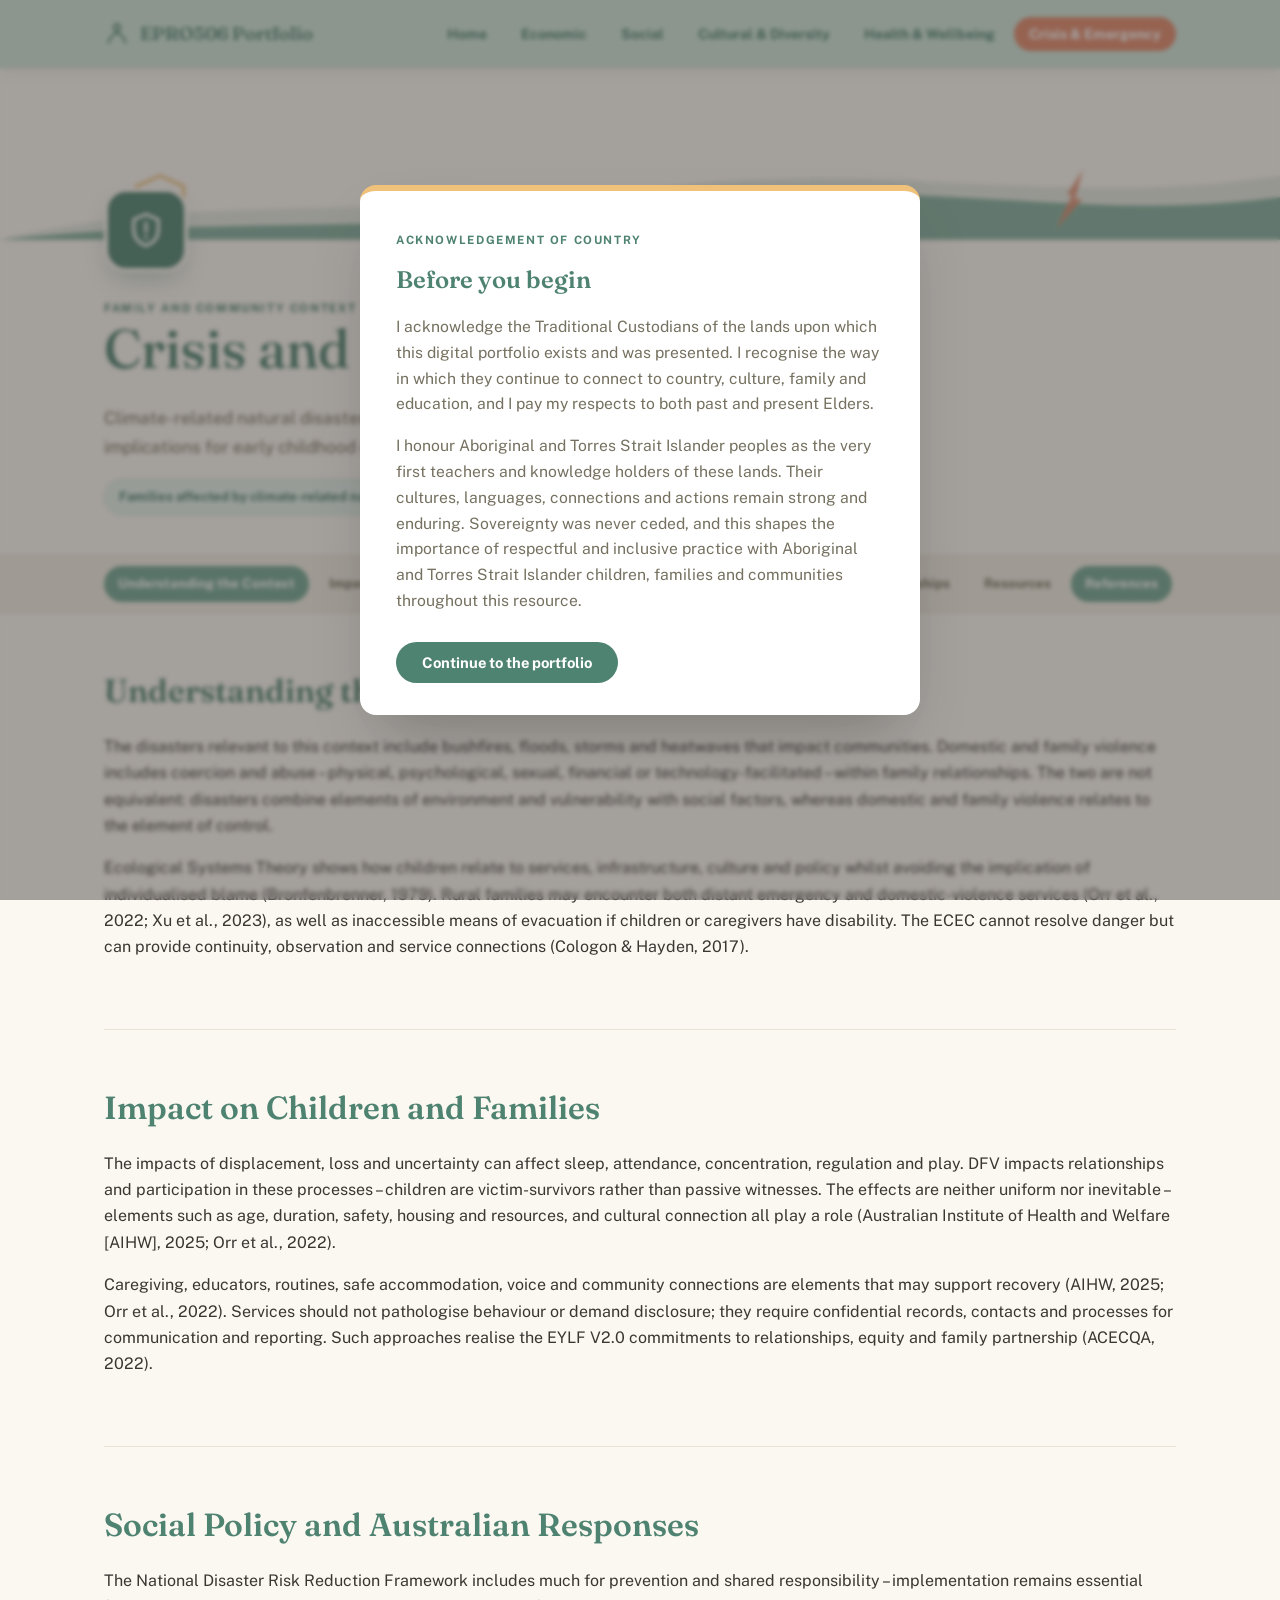
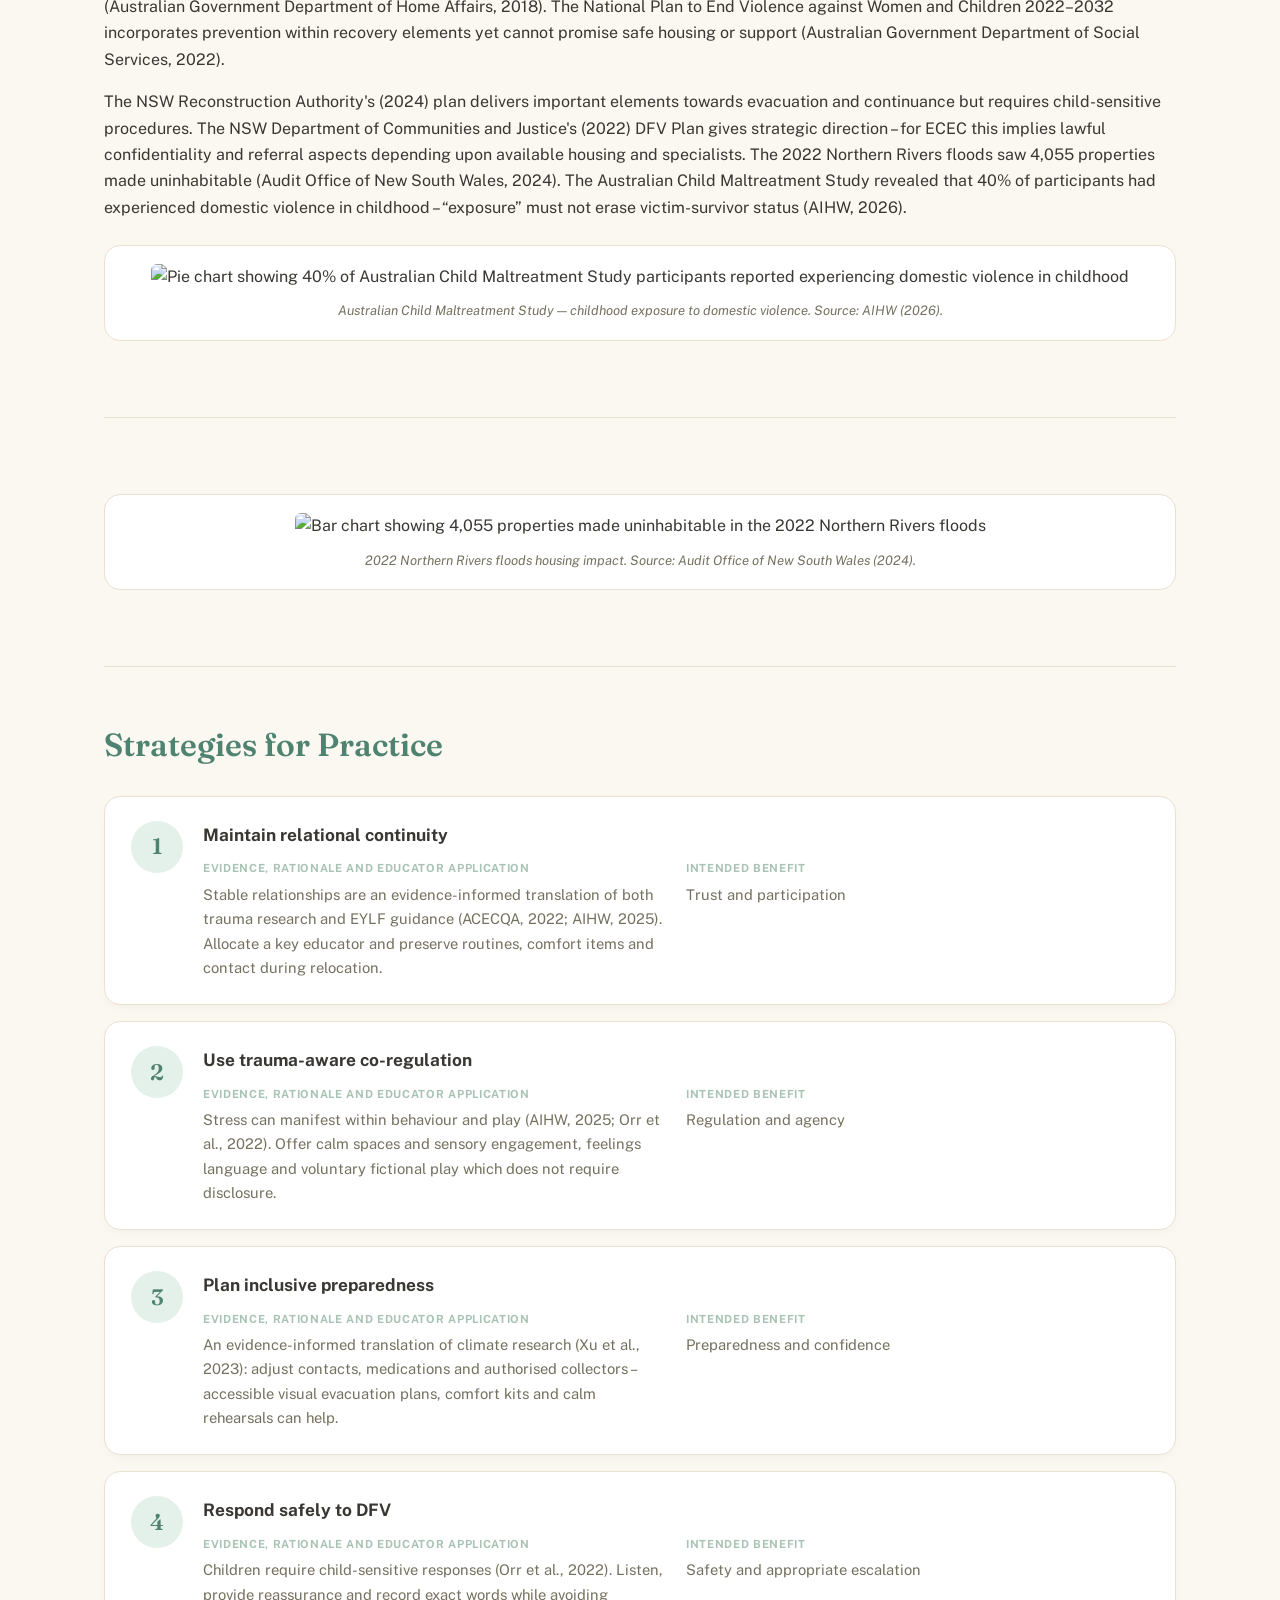
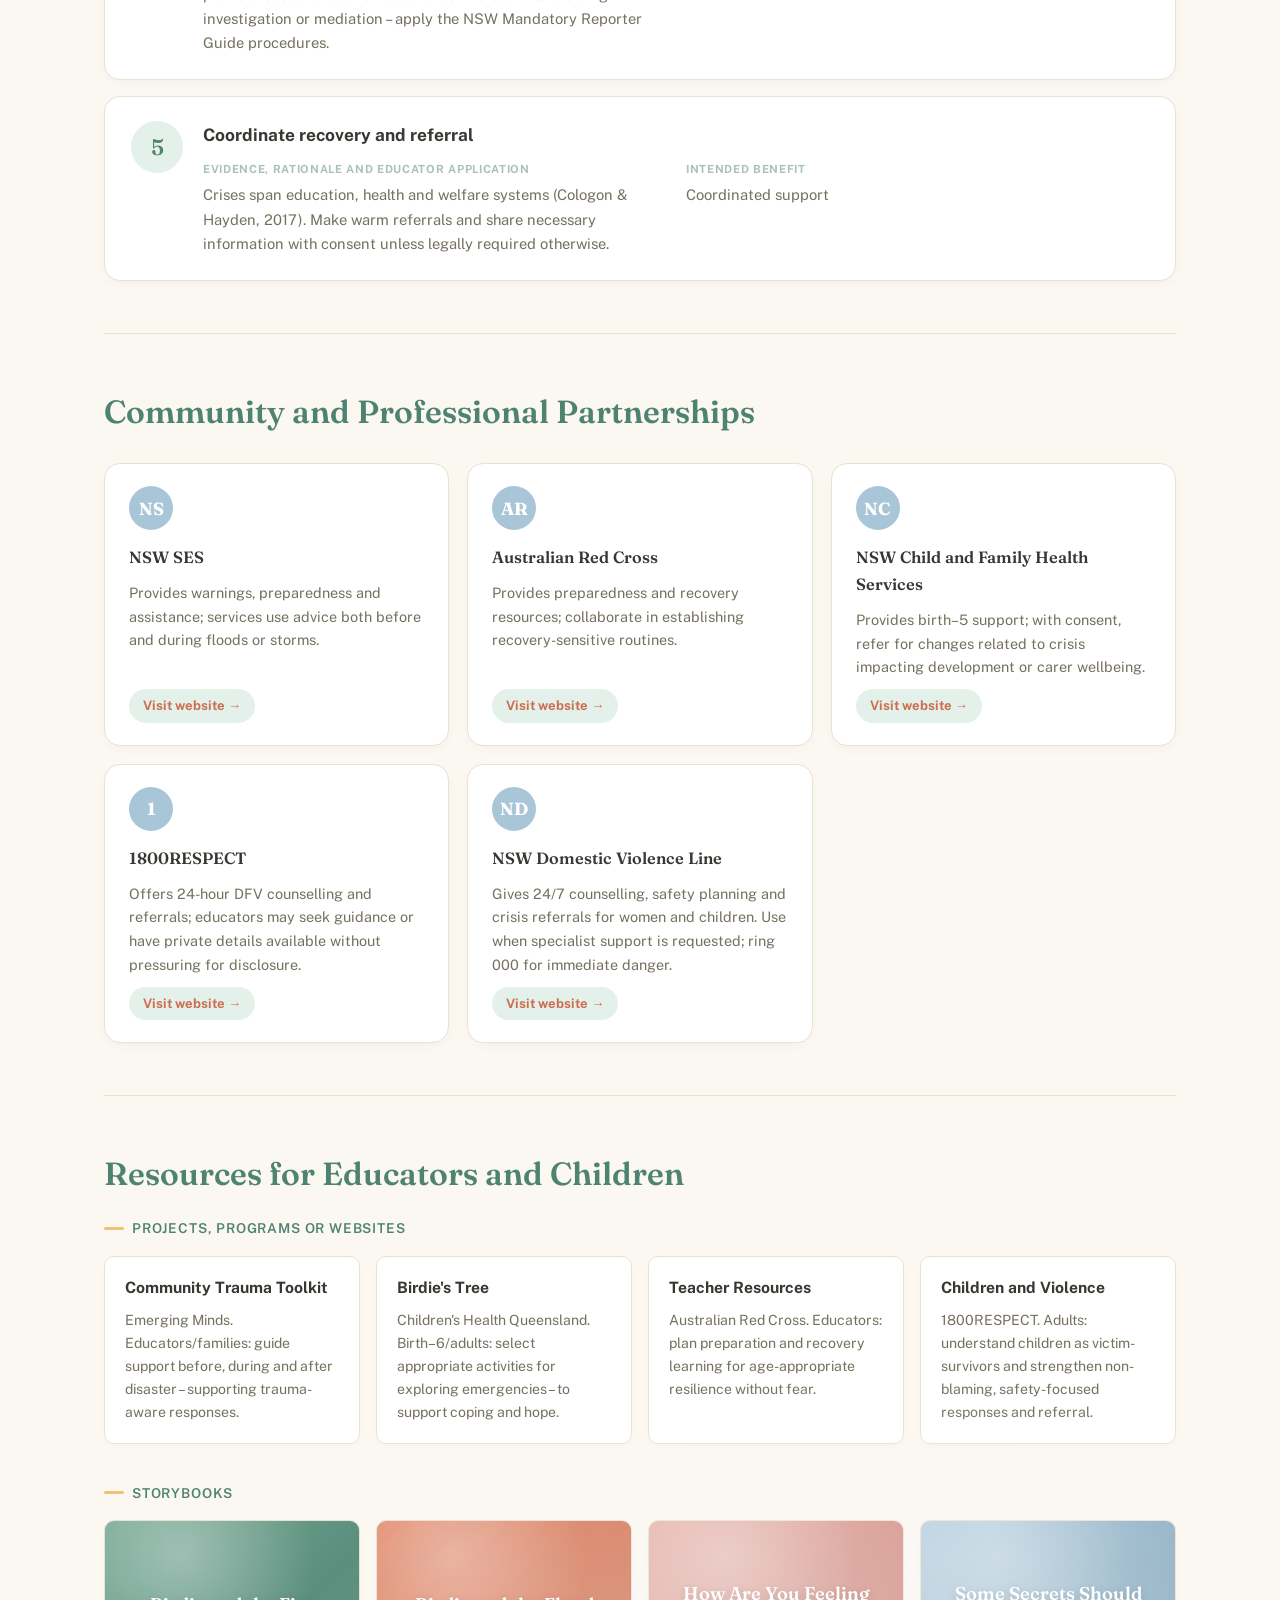
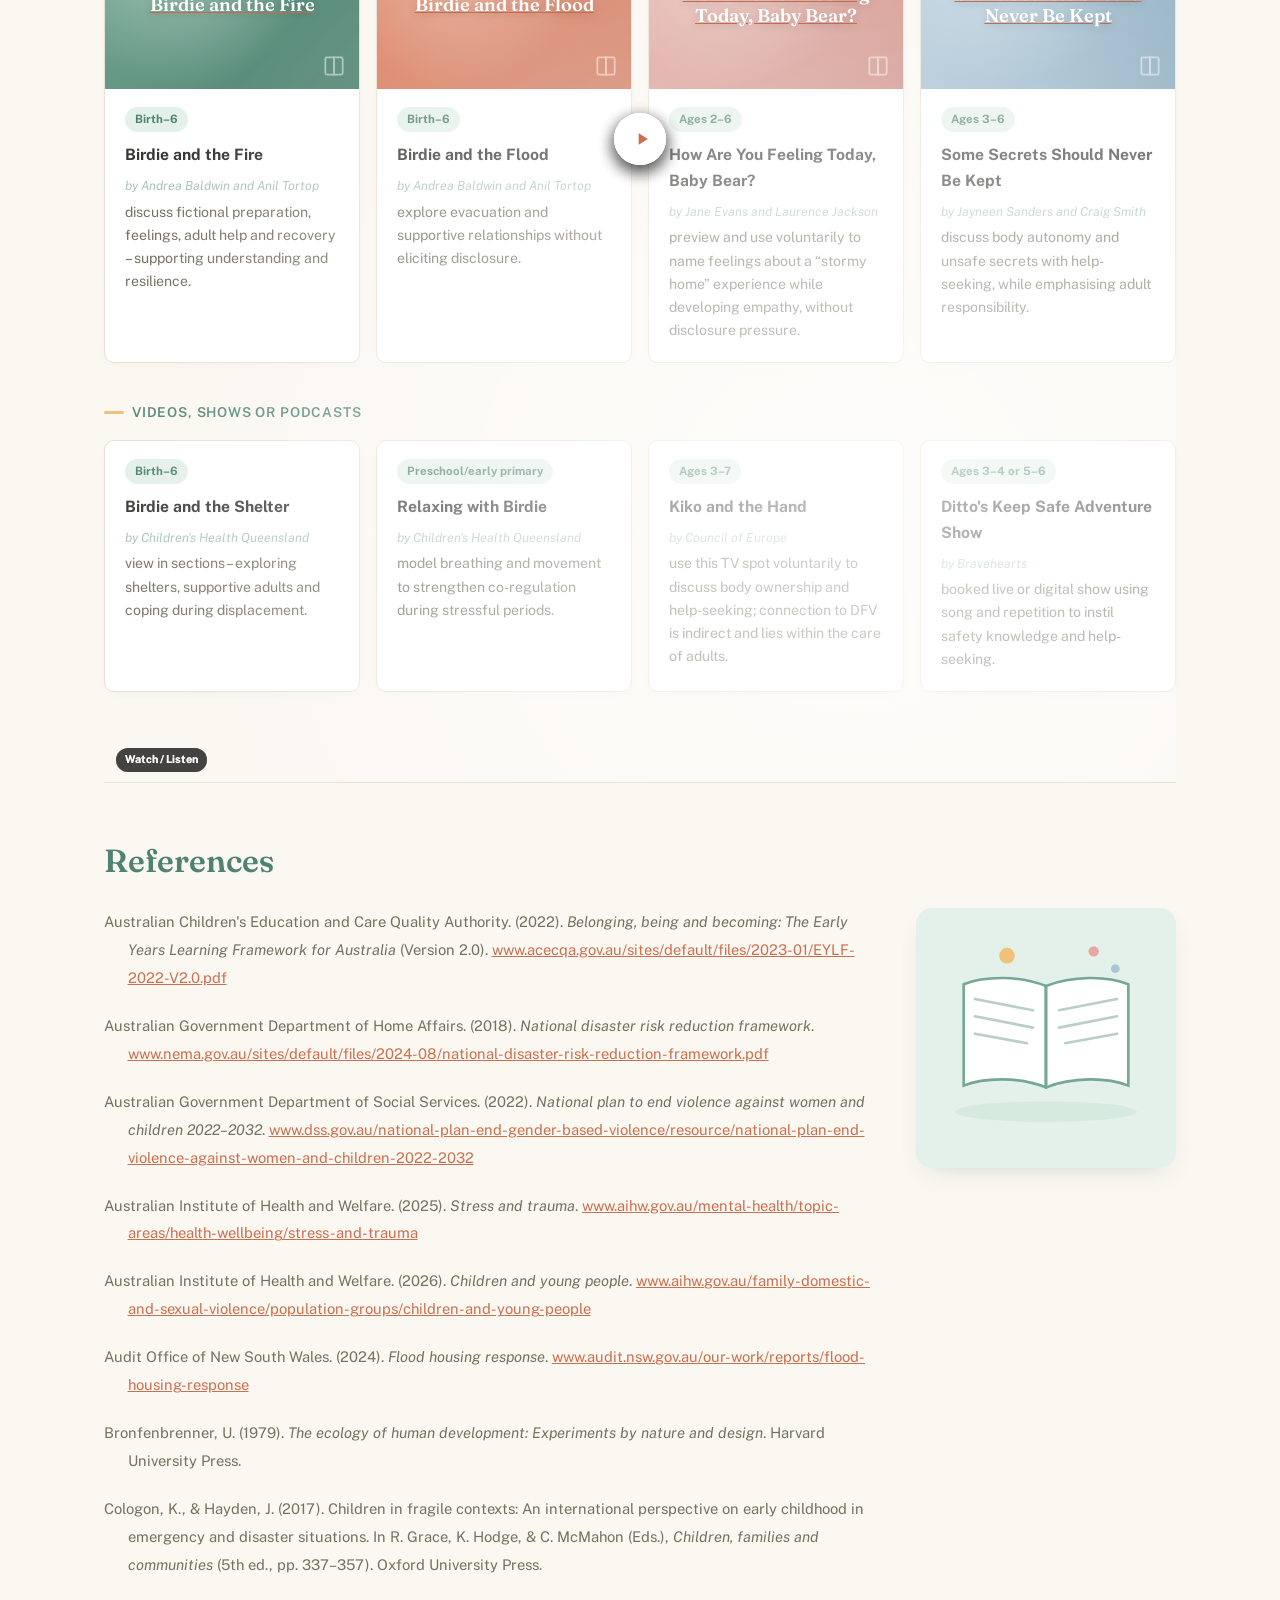
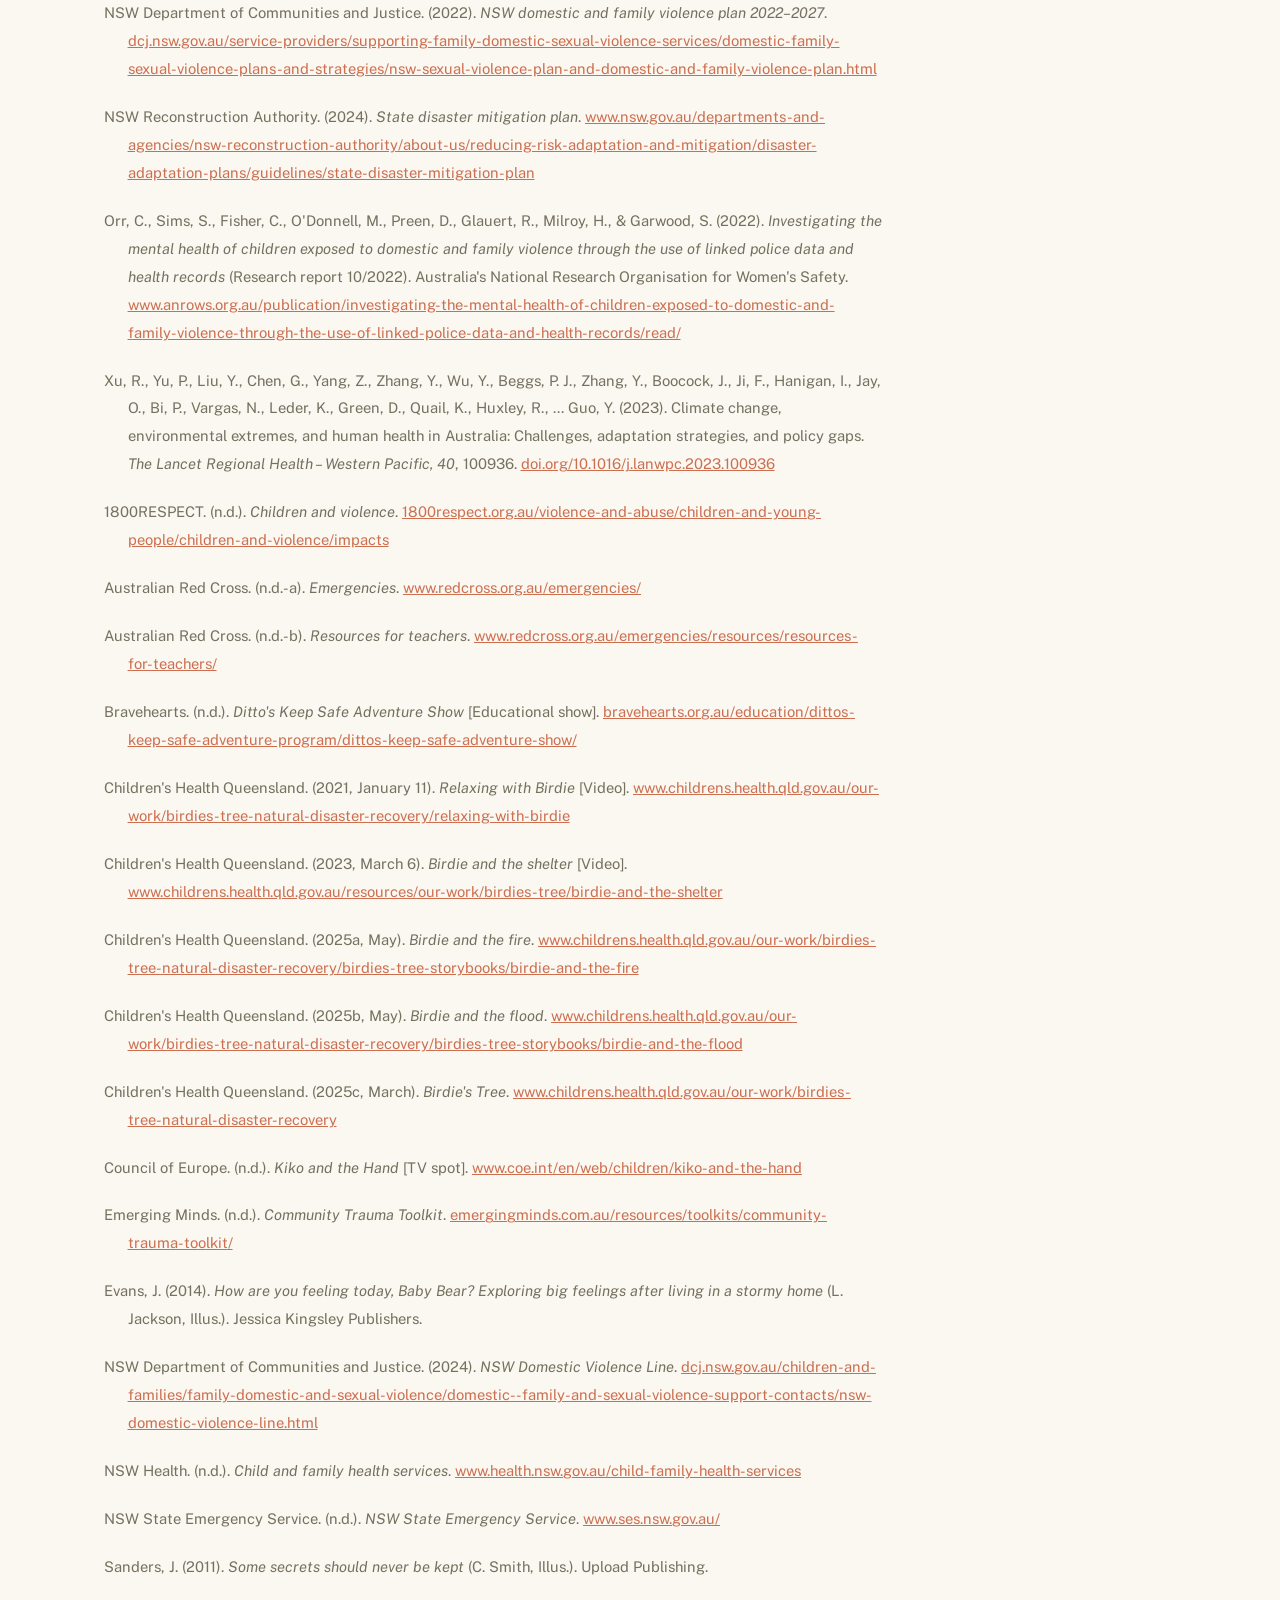
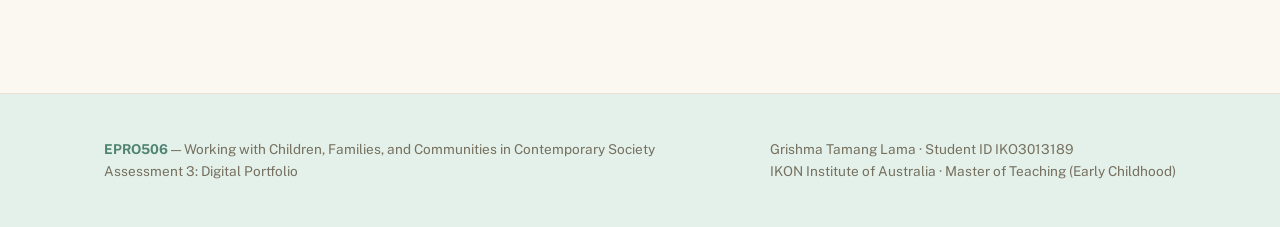
==== crisis.html @ 6fc045a8 "Add files via upload" ====
<!DOCTYPE html>

<html lang="en">
<head>
<meta charset="utf-8"/>
<meta content="width=device-width, initial-scale=1.0" name="viewport"/>
<title>Crisis and Emergency Contexts — EPRO506 Digital Portfolio</title>
<link href="https://fonts.googleapis.com" rel="preconnect"/>
<link href="https://fonts.googleapis.com/css2?family=Fraunces:opsz,wght@9..144,400;9..144,500;9..144,600&amp;family=Public+Sans:wght@400;500;600;700&amp;display=swap" rel="stylesheet"/>
<link href="style.css" rel="stylesheet"/>
<noscript><style>.reveal{opacity:1!important;transform:none!important;} .hero-anim{opacity:1!important;transform:none!important;}</style></noscript>
</head>
<body>
<a class="skip-link" href="#main">Skip to content</a>
<div aria-labelledby="ackTitle" aria-modal="true" class="ack-overlay" id="ackOverlay" role="dialog">
<div class="ack-modal">
<span class="eyebrow">Acknowledgement of Country</span>
<h2 id="ackTitle">Before you begin</h2>
<p>I acknowledge the Traditional Custodians of the lands upon which this digital portfolio exists and was presented. I recognise the way in which they continue to connect to country, culture, family and education, and I pay my respects to both past and present Elders.</p>
<p>I honour Aboriginal and Torres Strait Islander peoples as the very first teachers and knowledge holders of these lands. Their cultures, languages, connections and actions remain strong and enduring. Sovereignty was never ceded, and this shapes the importance of respectful and inclusive practice with Aboriginal and Torres Strait Islander children, families and communities throughout this resource.</p>
<button id="ackClose">Continue to the portfolio</button>
</div>
</div>
<nav class="site-nav">
<div class="container">
<a class="brand" href="index.html">
<svg fill="none" stroke="currentColor" stroke-width="1.8" viewBox="0 0 24 24"><path d="M4 20c2-6 6-9 8-9s6 3 8 9" stroke-linecap="round"></path><circle cx="12" cy="6" r="3"></circle></svg>
      EPRO506 Portfolio
    </a>
<button aria-label="Toggle menu" class="nav-toggle" id="navToggle"><span></span></button>
<ul class="nav-links" id="navLinks">
<li><a href="index.html">Home</a></li>
<li><a href="economic.html">Economic</a></li>
<li><a href="social.html">Social</a></li>
<li><a href="cultural.html">Cultural &amp; Diversity</a></li>
<li><a href="health.html">Health &amp; Wellbeing</a></li>
<li><a class="active" href="crisis.html">Crisis &amp; Emergency</a></li>
</ul>
</div>
</nav>
<main id="main">
<div class="page-hero">
<svg aria-hidden="true" class="page-hero-banner" preserveaspectratio="xMidYMax slice" viewBox="0 0 1200 160" xmlns="http://www.w3.org/2000/svg">
<path d="M0 160 C 200 112, 420 144, 620 112 C 820 84, 1000 132, 1200 100 L1200 160 Z" fill="var(--sage)" opacity="0.28"></path>
<path d="M0 160 C 220 136, 440 156, 640 126 C 860 98, 1020 146, 1200 120 L1200 160 Z" fill="var(--primary)" opacity="0.85"></path>
<path d="M150 100 L172 110 L172 130 C172 145 162 154 150 158 C138 154 128 145 128 130 L128 110 Z" fill="none" opacity="0.9" stroke="var(--accent-soft)" stroke-width="3"></path>
<path d="M990 150 L1005 118 L1000 118 L1015 95 L1008 122 L1015 122 Z" fill="var(--accent)" opacity="0.85"></path>
</svg>
<div class="container">
<div class="content-wrap">
<div class="icon-badge">
<svg fill="none" stroke="currentColor" stroke-width="1.6" viewBox="0 0 24 24"><path d="M12 3l7 3v6c0 4.5-3 7.5-7 9-4-1.5-7-4.5-7-9V6l7-3z" stroke-linejoin="round"></path><path d="M12 8v5M12 16v.5" stroke-linecap="round"></path></svg>
</div>
<span class="eyebrow">Family and Community Context</span>
<h1>Crisis and Emergency Contexts</h1>
<p class="lead">Climate-related natural disasters and domestic and family violence, and their implications for early childhood education and care.</p>
<div class="family-tags">
<span class="family-tag">Families affected by climate-related natural disasters</span>
<span class="family-tag">Families experiencing domestic and family violence</span>
</div>
</div>
</div>
</div>
<div class="jumpnav">
<div class="container">
<a href="#understanding">Understanding the Context</a>
<a href="#impact">Impact on Children and Families</a>
<a href="#policy">Social Policy</a>
<a href="#strategies">Strategies for Practice</a>
<a href="#partnerships">Partnerships</a>
<a href="#resources">Resources</a>
<a href="#references">References</a>
</div>
</div>
<div class="container">
<section class="section reveal" id="understanding">
<h2>Understanding the Context</h2>
<p>The disasters relevant to this context include bushfires, floods, storms and heatwaves that impact communities. Domestic and family violence includes coercion and abuse – physical, psychological, sexual, financial or technology-facilitated – within family relationships. The two are not equivalent: disasters combine elements of environment and vulnerability with social factors, whereas domestic and family violence relates to the element of control.</p>
<p>Ecological Systems Theory shows how children relate to services, infrastructure, culture and policy whilst avoiding the implication of individualised blame (Bronfenbrenner, 1979). Rural families may encounter both distant emergency and domestic-violence services (Orr et al., 2022; Xu et al., 2023), as well as inaccessible means of evacuation if children or caregivers have disability. The ECEC cannot resolve danger but can provide continuity, observation and service connections (Cologon &amp; Hayden, 2017).</p>
</section>
<section class="section reveal" id="impact">
<h2>Impact on Children and Families</h2>
<p>The impacts of displacement, loss and uncertainty can affect sleep, attendance, concentration, regulation and play. DFV impacts relationships and participation in these processes – children are victim-survivors rather than passive witnesses. The effects are neither uniform nor inevitable – elements such as age, duration, safety, housing and resources, and cultural connection all play a role (Australian Institute of Health and Welfare [AIHW], 2025; Orr et al., 2022).</p>
<p>Caregiving, educators, routines, safe accommodation, voice and community connections are elements that may support recovery (AIHW, 2025; Orr et al., 2022). Services should not pathologise behaviour or demand disclosure; they require confidential records, contacts and processes for communication and reporting. Such approaches realise the EYLF V2.0 commitments to relationships, equity and family partnership (ACECQA, 2022).</p>
</section>
<section class="section reveal" id="policy">
<h2>Social Policy and Australian Responses</h2>
<p>The National Disaster Risk Reduction Framework includes much for prevention and shared responsibility – implementation remains essential (Australian Government Department of Home Affairs, 2018). The National Plan to End Violence against Women and Children 2022–2032 incorporates prevention within recovery elements yet cannot promise safe housing or support (Australian Government Department of Social Services, 2022).</p>
<p>The NSW Reconstruction Authority's (2024) plan delivers important elements towards evacuation and continuance but requires child-sensitive procedures. The NSW Department of Communities and Justice's (2022) DFV Plan gives strategic direction – for ECEC this implies lawful confidentiality and referral aspects depending upon available housing and specialists. The 2022 Northern Rivers floods saw 4,055 properties made uninhabitable (Audit Office of New South Wales, 2024). The Australian Child Maltreatment Study revealed that 40% of participants had experienced domestic violence in childhood – “exposure” must not erase victim-survivor status (AIHW, 2026).</p>
<figure class="chart-figure">
<img alt="Pie chart showing 40% of Australian Child Maltreatment Study participants reported experiencing domestic violence in childhood" loading="lazy" src="charts/05_crisis_pie.png"/>
<figcaption>Australian Child Maltreatment Study — childhood exposure to domestic violence. Source: AIHW (2026).</figcaption>
</figure>
</section>
<section class="section reveal">
<figure class="chart-figure">
<img alt="Bar chart showing 4,055 properties made uninhabitable in the 2022 Northern Rivers floods" loading="lazy" src="charts/06_crisis_bar.png"/>
<figcaption>2022 Northern Rivers floods housing impact. Source: Audit Office of New South Wales (2024).</figcaption>
</figure>
</section>
<section class="section reveal" id="strategies">
<h2>Strategies for Practice</h2>
<div class="strategy-list"><div class="strategy-card"><div class="strategy-num">1</div><div class="strategy-body"><h4>Maintain relational continuity</h4><div class="strategy-grid-inner"><div class="strategy-col"><span class="label">Evidence, rationale and educator application</span><p>Stable relationships are an evidence-informed translation of both trauma research and EYLF guidance (ACECQA, 2022; AIHW, 2025). Allocate a key educator and preserve routines, comfort items and contact during relocation.</p></div><div class="strategy-col"><span class="label">Intended benefit</span><p>Trust and participation</p></div></div></div></div><div class="strategy-card"><div class="strategy-num">2</div><div class="strategy-body"><h4>Use trauma-aware co-regulation</h4><div class="strategy-grid-inner"><div class="strategy-col"><span class="label">Evidence, rationale and educator application</span><p>Stress can manifest within behaviour and play (AIHW, 2025; Orr et al., 2022). Offer calm spaces and sensory engagement, feelings language and voluntary fictional play which does not require disclosure.</p></div><div class="strategy-col"><span class="label">Intended benefit</span><p>Regulation and agency</p></div></div></div></div><div class="strategy-card"><div class="strategy-num">3</div><div class="strategy-body"><h4>Plan inclusive preparedness</h4><div class="strategy-grid-inner"><div class="strategy-col"><span class="label">Evidence, rationale and educator application</span><p>An evidence-informed translation of climate research (Xu et al., 2023): adjust contacts, medications and authorised collectors – accessible visual evacuation plans, comfort kits and calm rehearsals can help.</p></div><div class="strategy-col"><span class="label">Intended benefit</span><p>Preparedness and confidence</p></div></div></div></div><div class="strategy-card"><div class="strategy-num">4</div><div class="strategy-body"><h4>Respond safely to DFV</h4><div class="strategy-grid-inner"><div class="strategy-col"><span class="label">Evidence, rationale and educator application</span><p>Children require child-sensitive responses (Orr et al., 2022). Listen, provide reassurance and record exact words while avoiding investigation or mediation – apply the NSW Mandatory Reporter Guide procedures.</p></div><div class="strategy-col"><span class="label">Intended benefit</span><p>Safety and appropriate escalation</p></div></div></div></div><div class="strategy-card"><div class="strategy-num">5</div><div class="strategy-body"><h4>Coordinate recovery and referral</h4><div class="strategy-grid-inner"><div class="strategy-col"><span class="label">Evidence, rationale and educator application</span><p>Crises span education, health and welfare systems (Cologon &amp; Hayden, 2017). Make warm referrals and share necessary information with consent unless legally required otherwise.</p></div><div class="strategy-col"><span class="label">Intended benefit</span><p>Coordinated support</p></div></div></div></div></div>
</section>
<section class="section reveal" id="partnerships">
<h2>Community and Professional Partnerships</h2>
<div class="partner-grid"><div class="partner-card"><div class="partner-avatar">NS</div><h4>NSW SES</h4><p>Provides warnings, preparedness and assistance; services use advice both before and during floods or storms.</p><a class="partner-link" href="https://www.ses.nsw.gov.au/" rel="noopener" target="_blank">Visit website →</a></div><div class="partner-card"><div class="partner-avatar">AR</div><h4>Australian Red Cross</h4><p>Provides preparedness and recovery resources; collaborate in establishing recovery-sensitive routines.</p><a class="partner-link" href="https://www.redcross.org.au/emergencies/" rel="noopener" target="_blank">Visit website →</a></div><div class="partner-card"><div class="partner-avatar">NC</div><h4>NSW Child and Family Health Services</h4><p>Provides birth–5 support; with consent, refer for changes related to crisis impacting development or carer wellbeing.</p><a class="partner-link" href="https://www.health.nsw.gov.au/child-family-health-services" rel="noopener" target="_blank">Visit website →</a></div><div class="partner-card"><div class="partner-avatar">1</div><h4>1800RESPECT</h4><p>Offers 24-hour DFV counselling and referrals; educators may seek guidance or have private details available without pressuring for disclosure.</p><a class="partner-link" href="https://1800respect.org.au/" rel="noopener" target="_blank">Visit website →</a></div><div class="partner-card"><div class="partner-avatar">ND</div><h4>NSW Domestic Violence Line</h4><p>Gives 24/7 counselling, safety planning and crisis referrals for women and children. Use when specialist support is requested; ring 000 for immediate danger.</p><a class="partner-link" href="https://dcj.nsw.gov.au/children-and-families/family-domestic-and-sexual-violence/domestic--family-and-sexual-violence-support-contacts/nsw-domestic-violence-line.html" rel="noopener" target="_blank">Visit website →</a></div></div>
</section>
<section class="section reveal" id="resources">
<h2>Resources for Educators and Children</h2>
<div class="resource-group">
<h4>Projects, Programs or Websites</h4>
<div class="resource-grid"><div class="resource-card"><a class="title-link" href="https://emergingminds.com.au/resources/toolkits/community-trauma-toolkit/" rel="noopener" target="_blank">Community Trauma Toolkit</a><p>Emerging Minds. Educators/families: guide support before, during and after disaster – supporting trauma-aware responses.</p></div><div class="resource-card"><a class="title-link" href="https://www.childrens.health.qld.gov.au/our-work/birdies-tree-natural-disaster-recovery" rel="noopener" target="_blank">Birdie's Tree</a><p>Children's Health Queensland. Birth–6/adults: select appropriate activities for exploring emergencies – to support coping and hope.</p></div><div class="resource-card"><a class="title-link" href="https://www.redcross.org.au/emergencies/resources/resources-for-teachers/" rel="noopener" target="_blank">Teacher Resources</a><p>Australian Red Cross. Educators: plan preparation and recovery learning for age-appropriate resilience without fear.</p></div><div class="resource-card"><a class="title-link" href="https://1800respect.org.au/violence-and-abuse/children-and-young-people/children-and-violence/impacts" rel="noopener" target="_blank">Children and Violence</a><p>1800RESPECT. Adults: understand children as victim-survivors and strengthen non-blaming, safety-focused responses and referral.</p></div></div>
</div>
<div class="resource-group">
<h4>Storybooks</h4>
<div class="resource-grid"><div class="resource-card poster-card"><a class="poster-cover grad-1" href="https://www.childrens.health.qld.gov.au/our-work/birdies-tree-natural-disaster-recovery/birdies-tree-storybooks/birdie-and-the-fire" rel="noopener" target="_blank"><span class="poster-title">Birdie and the Fire</span><svg class="book-icon" fill="none" height="24" stroke="white" stroke-width="1.6" viewBox="0 0 24 24" width="24"><path d="M4 5.5C4 4.7 4.7 4 5.5 4H12v16H5.5A1.5 1.5 0 0 1 4 18.5V5.5Z"></path><path d="M20 5.5C20 4.7 19.3 4 18.5 4H12v16h6.5a1.5 1.5 0 0 0 1.5-1.5V5.5Z"></path></svg></a><div class="poster-body"><span class="age-badge">Birth–6</span><a class="title-link" href="https://www.childrens.health.qld.gov.au/our-work/birdies-tree-natural-disaster-recovery/birdies-tree-storybooks/birdie-and-the-fire" rel="noopener" target="_blank">Birdie and the Fire</a><p><span class="byline">by Andrea Baldwin and Anil Tortop</span> discuss fictional preparation, feelings, adult help and recovery – supporting understanding and resilience.</p></div></div><div class="resource-card poster-card"><a class="poster-cover grad-2" href="https://www.childrens.health.qld.gov.au/our-work/birdies-tree-natural-disaster-recovery/birdies-tree/storybooks/birdie-and-the-flood" rel="noopener" target="_blank"><span class="poster-title">Birdie and the Flood</span><svg class="book-icon" fill="none" height="24" stroke="white" stroke-width="1.6" viewBox="0 0 24 24" width="24"><path d="M4 5.5C4 4.7 4.7 4 5.5 4H12v16H5.5A1.5 1.5 0 0 1 4 18.5V5.5Z"></path><path d="M20 5.5C20 4.7 19.3 4 18.5 4H12v16h6.5a1.5 1.5 0 0 0 1.5-1.5V5.5Z"></path></svg></a><div class="poster-body"><span class="age-badge">Birth–6</span><a class="title-link" href="https://www.childrens.health.qld.gov.au/our-work/birdies-tree-natural-disaster-recovery/birdies-tree/storybooks/birdie-and-the-flood" rel="noopener" target="_blank">Birdie and the Flood</a><p><span class="byline">by Andrea Baldwin and Anil Tortop</span> explore evacuation and supportive relationships without eliciting disclosure.</p></div></div><div class="resource-card poster-card"><a class="poster-cover grad-3" href="https://uk.jkp.com/products/how-are-you-feeling-today-baby-bear" rel="noopener" target="_blank"><span class="poster-title">How Are You Feeling Today, Baby Bear?</span><svg class="book-icon" fill="none" height="24" stroke="white" stroke-width="1.6" viewBox="0 0 24 24" width="24"><path d="M4 5.5C4 4.7 4.7 4 5.5 4H12v16H5.5A1.5 1.5 0 0 1 4 18.5V5.5Z"></path><path d="M20 5.5C20 4.7 19.3 4 18.5 4H12v16h6.5a1.5 1.5 0 0 0 1.5-1.5V5.5Z"></path></svg></a><div class="poster-body"><span class="age-badge">Ages 2–6</span><a class="title-link" href="https://uk.jkp.com/products/how-are-you-feeling-today-baby-bear" rel="noopener" target="_blank">How Are You Feeling Today, Baby Bear?</a><p><span class="byline">by Jane Evans and Laurence Jackson</span> preview and use voluntarily to name feelings about a “stormy home” experience while developing empathy, without disclosure pressure.</p></div></div><div class="resource-card poster-card"><a class="poster-cover grad-4" href="https://www.simonandschuster.com.au/books/Some-Secrets-Should-Never-Be-Kept/Jayneen-Sanders/9780646546230" rel="noopener" target="_blank"><span class="poster-title">Some Secrets Should Never Be Kept</span><svg class="book-icon" fill="none" height="24" stroke="white" stroke-width="1.6" viewBox="0 0 24 24" width="24"><path d="M4 5.5C4 4.7 4.7 4 5.5 4H12v16H5.5A1.5 1.5 0 0 1 4 18.5V5.5Z"></path><path d="M20 5.5C20 4.7 19.3 4 18.5 4H12v16h6.5a1.5 1.5 0 0 0 1.5-1.5V5.5Z"></path></svg></a><div class="poster-body"><span class="age-badge">Ages 3–6</span><a class="title-link" href="https://www.simonandschuster.com.au/books/Some-Secrets-Should-Never-Be-Kept/Jayneen-Sanders/9780646546230" rel="noopener" target="_blank">Some Secrets Should Never Be Kept</a><p><span class="byline">by Jayneen Sanders and Craig Smith</span> discuss body autonomy and unsafe secrets with help-seeking, while emphasising adult responsibility.</p></div></div></div>
</div>
<div class="resource-group">
<h4>Videos, Shows or Podcasts</h4>
<div class="resource-grid"><div class="resource-card poster-card"><a class="video-cover-illustrated grad-1" href="https://www.childrens.health.qld.gov.au/resources/our-work/birdies-tree/birdie-and-the-shelter" rel="noopener" target="_blank"><span class="play-btn"><svg fill="currentColor" height="20" viewBox="0 0 24 24" width="20"><path d="M8 5v14l11-7z"></path></svg></span><span class="provider-tag">Watch / Listen</span></a><div class="poster-body"><span class="age-badge">Birth–6</span><a class="title-link" href="https://www.childrens.health.qld.gov.au/resources/our-work/birdies-tree/birdie-and-the-shelter" rel="noopener" target="_blank">Birdie and the Shelter</a><p><span class="byline">by Children's Health Queensland</span> view in sections – exploring shelters, supportive adults and coping during displacement.</p></div></div><div class="resource-card poster-card"><a class="video-cover-illustrated grad-2" href="https://www.childrens.health.qld.gov.au/our-work/birdies-tree-natural-disaster-recovery/relaxing-with-birdie" rel="noopener" target="_blank"><span class="play-btn"><svg fill="currentColor" height="20" viewBox="0 0 24 24" width="20"><path d="M8 5v14l11-7z"></path></svg></span><span class="provider-tag">Watch / Listen</span></a><div class="poster-body"><span class="age-badge">Preschool/early primary</span><a class="title-link" href="https://www.childrens.health.qld.gov.au/our-work/birdies-tree-natural-disaster-recovery/relaxing-with-birdie" rel="noopener" target="_blank">Relaxing with Birdie</a><p><span class="byline">by Children's Health Queensland</span> model breathing and movement to strengthen co-regulation during stressful periods.</p></div></div><div class="resource-card poster-card"><a class="video-cover-illustrated grad-3" href="https://www.coe.int/en/web/children/kiko-and-the-hand" rel="noopener" target="_blank"><span class="play-btn"><svg fill="currentColor" height="20" viewBox="0 0 24 24" width="20"><path d="M8 5v14l11-7z"></path></svg></span><span class="provider-tag">Watch / Listen</span></a><div class="poster-body"><span class="age-badge">Ages 3–7</span><a class="title-link" href="https://www.coe.int/en/web/children/kiko-and-the-hand" rel="noopener" target="_blank">Kiko and the Hand</a><p><span class="byline">by Council of Europe</span> use this TV spot voluntarily to discuss body ownership and help-seeking; connection to DFV is indirect and lies within the care of adults.</p></div></div><div class="resource-card poster-card"><a class="video-cover-illustrated grad-4" href="https://bravehearts.org.au/education/dittos-keep-safe-adventure-program/dittos-keep-safe-adventure-show/" rel="noopener" target="_blank"><span class="play-btn"><svg fill="currentColor" height="20" viewBox="0 0 24 24" width="20"><path d="M8 5v14l11-7z"></path></svg></span><span class="provider-tag">Watch / Listen</span></a><div class="poster-body"><span class="age-badge">Ages 3–4 or 5–6</span><a class="title-link" href="https://bravehearts.org.au/education/dittos-keep-safe-adventure-program/dittos-keep-safe-adventure-show/" rel="noopener" target="_blank">Ditto's Keep Safe Adventure Show</a><p><span class="byline">by Bravehearts</span> booked live or digital show using song and repetition to instil safety knowledge and help-seeking.</p></div></div></div>
</div>
</section>
<section class="section reveal" id="references">
<h2>References</h2>
<div class="references-wrap"><div class="references-list"><p class="ref-entry">
        Australian Children's Education and Care Quality Authority. (2022). <em>Belonging, being and becoming: The Early Years Learning Framework for Australia</em> (Version 2.0). <a href="https://www.acecqa.gov.au/sites/default/files/2023-01/EYLF-2022-V2.0.pdf" rel="noopener" target="_blank">www.acecqa.gov.au/sites/default/files/2023-01/EYLF-2022-V2.0.pdf</a></p><p class="ref-entry">
        Australian Government Department of Home Affairs. (2018). <em>National disaster risk reduction framework</em>. <a href="https://www.nema.gov.au/sites/default/files/2024-08/national-disaster-risk-reduction-framework.pdf" rel="noopener" target="_blank">www.nema.gov.au/sites/default/files/2024-08/national-disaster-risk-reduction-framework.pdf</a></p><p class="ref-entry">
        Australian Government Department of Social Services. (2022). <em>National plan to end violence against women and children 2022–2032</em>. <a href="https://www.dss.gov.au/national-plan-end-gender-based-violence/resource/national-plan-end-violence-against-women-and-children-2022-2032" rel="noopener" target="_blank">www.dss.gov.au/national-plan-end-gender-based-violence/resource/national-plan-end-violence-against-women-and-children-2022-2032</a></p><p class="ref-entry">
        Australian Institute of Health and Welfare. (2025). <em>Stress and trauma</em>. <a href="https://www.aihw.gov.au/mental-health/topic-areas/health-wellbeing/stress-and-trauma" rel="noopener" target="_blank">www.aihw.gov.au/mental-health/topic-areas/health-wellbeing/stress-and-trauma</a></p><p class="ref-entry">
        Australian Institute of Health and Welfare. (2026). <em>Children and young people</em>. <a href="https://www.aihw.gov.au/family-domestic-and-sexual-violence/population-groups/children-and-young-people" rel="noopener" target="_blank">www.aihw.gov.au/family-domestic-and-sexual-violence/population-groups/children-and-young-people</a></p><p class="ref-entry">
        Audit Office of New South Wales. (2024). <em>Flood housing response</em>. <a href="https://www.audit.nsw.gov.au/our-work/reports/flood-housing-response" rel="noopener" target="_blank">www.audit.nsw.gov.au/our-work/reports/flood-housing-response</a></p><p class="ref-entry">
        Bronfenbrenner, U. (1979). <em>The ecology of human development: Experiments by nature and design</em>. Harvard University Press.</p><p class="ref-entry">
        Cologon, K., &amp; Hayden, J. (2017). Children in fragile contexts: An international perspective on early childhood in emergency and disaster situations. In R. Grace, K. Hodge, &amp; C. McMahon (Eds.), <em>Children, families and communities</em> (5th ed., pp. 337–357). Oxford University Press.</p><p class="ref-entry">
        NSW Department of Communities and Justice. (2022). <em>NSW domestic and family violence plan 2022–2027</em>. <a href="https://dcj.nsw.gov.au/service-providers/supporting-family-domestic-sexual-violence-services/domestic-family-sexual-violence-plans-and-strategies/nsw-sexual-violence-plan-and-domestic-and-family-violence-plan.html" rel="noopener" target="_blank">dcj.nsw.gov.au/service-providers/supporting-family-domestic-sexual-violence-services/domestic-family-sexual-violence-plans-and-strategies/nsw-sexual-violence-plan-and-domestic-and-family-violence-plan.html</a></p><p class="ref-entry">
        NSW Reconstruction Authority. (2024). <em>State disaster mitigation plan</em>. <a href="https://www.nsw.gov.au/departments-and-agencies/nsw-reconstruction-authority/about-us/reducing-risk-adaptation-and-mitigation/disaster-adaptation-plans/guidelines/state-disaster-mitigation-plan" rel="noopener" target="_blank">www.nsw.gov.au/departments-and-agencies/nsw-reconstruction-authority/about-us/reducing-risk-adaptation-and-mitigation/disaster-adaptation-plans/guidelines/state-disaster-mitigation-plan</a></p><p class="ref-entry">
        Orr, C., Sims, S., Fisher, C., O'Donnell, M., Preen, D., Glauert, R., Milroy, H., &amp; Garwood, S. (2022). <em>Investigating the mental health of children exposed to domestic and family violence through the use of linked police data and health records</em> (Research report 10/2022). Australia's National Research Organisation for Women's Safety. <a href="https://www.anrows.org.au/publication/investigating-the-mental-health-of-children-exposed-to-domestic-and-family-violence-through-the-use-of-linked-police-data-and-health-records/read/" rel="noopener" target="_blank">www.anrows.org.au/publication/investigating-the-mental-health-of-children-exposed-to-domestic-and-family-violence-through-the-use-of-linked-police-data-and-health-records/read/</a></p><p class="ref-entry">
        Xu, R., Yu, P., Liu, Y., Chen, G., Yang, Z., Zhang, Y., Wu, Y., Beggs, P. J., Zhang, Y., Boocock, J., Ji, F., Hanigan, I., Jay, O., Bi, P., Vargas, N., Leder, K., Green, D., Quail, K., Huxley, R., … Guo, Y. (2023). Climate change, environmental extremes, and human health in Australia: Challenges, adaptation strategies, and policy gaps. <em>The Lancet Regional Health – Western Pacific, 40</em>, 100936. <a href="https://doi.org/10.1016/j.lanwpc.2023.100936" rel="noopener" target="_blank">doi.org/10.1016/j.lanwpc.2023.100936</a></p><p class="ref-entry">
        1800RESPECT. (n.d.). <em>Children and violence</em>. <a href="https://1800respect.org.au/violence-and-abuse/children-and-young-people/children-and-violence/impacts" rel="noopener" target="_blank">1800respect.org.au/violence-and-abuse/children-and-young-people/children-and-violence/impacts</a></p><p class="ref-entry">
        Australian Red Cross. (n.d.-a). <em>Emergencies</em>. <a href="https://www.redcross.org.au/emergencies/" rel="noopener" target="_blank">www.redcross.org.au/emergencies/</a></p><p class="ref-entry">
        Australian Red Cross. (n.d.-b). <em>Resources for teachers</em>. <a href="https://www.redcross.org.au/emergencies/resources/resources-for-teachers/" rel="noopener" target="_blank">www.redcross.org.au/emergencies/resources/resources-for-teachers/</a></p><p class="ref-entry">
        Bravehearts. (n.d.). <em>Ditto's Keep Safe Adventure Show</em> [Educational show]. <a href="https://bravehearts.org.au/education/dittos-keep-safe-adventure-program/dittos-keep-safe-adventure-show/" rel="noopener" target="_blank">bravehearts.org.au/education/dittos-keep-safe-adventure-program/dittos-keep-safe-adventure-show/</a></p><p class="ref-entry">
        Children's Health Queensland. (2021, January 11). <em>Relaxing with Birdie</em> [Video]. <a href="https://www.childrens.health.qld.gov.au/our-work/birdies-tree-natural-disaster-recovery/relaxing-with-birdie" rel="noopener" target="_blank">www.childrens.health.qld.gov.au/our-work/birdies-tree-natural-disaster-recovery/relaxing-with-birdie</a></p><p class="ref-entry">
        Children's Health Queensland. (2023, March 6). <em>Birdie and the shelter</em> [Video]. <a href="https://www.childrens.health.qld.gov.au/resources/our-work/birdies-tree/birdie-and-the-shelter" rel="noopener" target="_blank">www.childrens.health.qld.gov.au/resources/our-work/birdies-tree/birdie-and-the-shelter</a></p><p class="ref-entry">
        Children's Health Queensland. (2025a, May). <em>Birdie and the fire</em>. <a href="https://www.childrens.health.qld.gov.au/our-work/birdies-tree-natural-disaster-recovery/birdies-tree-storybooks/birdie-and-the-fire" rel="noopener" target="_blank">www.childrens.health.qld.gov.au/our-work/birdies-tree-natural-disaster-recovery/birdies-tree-storybooks/birdie-and-the-fire</a></p><p class="ref-entry">
        Children's Health Queensland. (2025b, May). <em>Birdie and the flood</em>. <a href="https://www.childrens.health.qld.gov.au/our-work/birdies-tree-natural-disaster-recovery/birdies-tree-storybooks/birdie-and-the-flood" rel="noopener" target="_blank">www.childrens.health.qld.gov.au/our-work/birdies-tree-natural-disaster-recovery/birdies-tree-storybooks/birdie-and-the-flood</a></p><p class="ref-entry">
        Children's Health Queensland. (2025c, March). <em>Birdie's Tree</em>. <a href="https://www.childrens.health.qld.gov.au/our-work/birdies-tree-natural-disaster-recovery" rel="noopener" target="_blank">www.childrens.health.qld.gov.au/our-work/birdies-tree-natural-disaster-recovery</a></p><p class="ref-entry">
        Council of Europe. (n.d.). <em>Kiko and the Hand</em> [TV spot]. <a href="https://www.coe.int/en/web/children/kiko-and-the-hand" rel="noopener" target="_blank">www.coe.int/en/web/children/kiko-and-the-hand</a></p><p class="ref-entry">
        Emerging Minds. (n.d.). <em>Community Trauma Toolkit</em>. <a href="https://emergingminds.com.au/resources/toolkits/community-trauma-toolkit/" rel="noopener" target="_blank">emergingminds.com.au/resources/toolkits/community-trauma-toolkit/</a></p><p class="ref-entry">
        Evans, J. (2014). <em>How are you feeling today, Baby Bear? Exploring big feelings after living in a stormy home</em> (L. Jackson, Illus.). Jessica Kingsley Publishers.</p><p class="ref-entry">
        NSW Department of Communities and Justice. (2024). <em>NSW Domestic Violence Line</em>. <a href="https://dcj.nsw.gov.au/children-and-families/family-domestic-and-sexual-violence/domestic--family-and-sexual-violence-support-contacts/nsw-domestic-violence-line.html" rel="noopener" target="_blank">dcj.nsw.gov.au/children-and-families/family-domestic-and-sexual-violence/domestic--family-and-sexual-violence-support-contacts/nsw-domestic-violence-line.html</a></p><p class="ref-entry">
        NSW Health. (n.d.). <em>Child and family health services</em>. <a href="https://www.health.nsw.gov.au/child-family-health-services" rel="noopener" target="_blank">www.health.nsw.gov.au/child-family-health-services</a></p><p class="ref-entry">
        NSW State Emergency Service. (n.d.). <em>NSW State Emergency Service</em>. <a href="https://www.ses.nsw.gov.au/" rel="noopener" target="_blank">www.ses.nsw.gov.au/</a></p><p class="ref-entry">
        Sanders, J. (2011). <em>Some secrets should never be kept</em> (C. Smith, Illus.). Upload Publishing.
      </p></div><div class="references-image"><svg aria-label="Illustration of an open book" role="img" viewBox="0 0 300 300" xmlns="http://www.w3.org/2000/svg">
<rect fill="var(--primary-lighter)" height="300" width="300"></rect>
<ellipse cx="150" cy="235" fill="var(--primary-light)" opacity="0.6" rx="105" ry="12"></ellipse>
<path d="M150 90 C 120 78, 80 78, 55 88 L55 205 C 80 195, 120 195, 150 207 Z" fill="var(--surface)" stroke="var(--primary)" stroke-width="3"></path>
<path d="M150 90 C 180 78, 220 78, 245 88 L245 205 C 220 195, 180 195, 150 207 Z" fill="var(--surface)" stroke="var(--primary)" stroke-width="3"></path>
<path d="M150 90 L150 207" stroke="var(--primary)" stroke-width="3"></path>
<path d="M68 105 L135 118 M68 125 L135 138 M68 145 L128 156" stroke="var(--sage)" stroke-width="3" stroke-linecap="round" opacity="0.8"></path>
<path d="M165 118 L232 105 M165 138 L232 125 M172 156 L232 145" stroke="var(--sage)" stroke-width="3" stroke-linecap="round" opacity="0.8"></path>
<circle cx="105" cy="55" r="9" fill="var(--accent-soft)"></circle>
<circle cx="205" cy="50" r="6" fill="var(--rose)"></circle>
<circle cx="230" cy="70" r="5" fill="var(--sky)"></circle>
</svg></div></div>
</section>
</div>
</main>
<footer class="site-footer">
<div class="container">
<div><strong>EPRO506</strong> — Working with Children, Families, and Communities in Contemporary Society<br/>Assessment 3: Digital Portfolio</div>
<div>Grishma Tamang Lama · Student ID IKO3013189<br/>IKON Institute of Australia · Master of Teaching (Early Childhood)</div>
</div>
</footer>
<script src="script.js"></script>
</body>
</html>
---- style.css ----
/* ============ Design tokens — pastel palette ============ */
:root {
  --bg: #FBF7F1;
  --surface: #FFFFFF;
  --surface-tint: #F2EEE3;
  --ink: #3A3733;
  --ink-soft: #75705F;
  --primary: #74A794;
  --primary-light: #CFE6DA;
  --primary-lighter: #E4F1EA;
  --primary-dark: #4F8371;
  --accent: #E2896B;
  --accent-dark: #CC6F50;
  --accent-soft: #F0C179;
  --sage: #A8C3B4;
  --rose: #E3A9A0;
  --sky: #A9C6D8;
  --border: #E9E1D2;
  --shadow: 0 14px 34px -16px rgba(79, 131, 113, 0.35);
  --radius: 16px;
  --radius-sm: 10px;
  --serif: "Fraunces", Georgia, serif;
  --sans: "Public Sans", -apple-system, "Segoe UI", sans-serif;
}

* { box-sizing: border-box; }
html { scroll-behavior: smooth; }
@media (prefers-reduced-motion: reduce) {
  html { scroll-behavior: auto; }
  *, *::before, *::after { animation-duration: 0.01ms !important; animation-iteration-count: 1 !important; transition-duration: 0.01ms !important; }
}

body {
  margin: 0;
  font-family: var(--sans);
  color: var(--ink);
  background: var(--bg);
  line-height: 1.65;
  -webkit-font-smoothing: antialiased;
}

h1, h2, h3, h4 { font-family: var(--serif); color: var(--primary-dark); margin: 0 0 0.5em; font-weight: 600; }
h1 { font-size: clamp(2.2rem, 5vw, 3.4rem); line-height: 1.05; font-weight: 500; }
h2 { font-size: clamp(1.5rem, 3vw, 2rem); }
h3 { font-size: 1.25rem; }
p { margin: 0 0 1em; }
a { color: var(--accent-dark); }
a:focus-visible, button:focus-visible, .card:focus-visible { outline: 3px solid var(--accent-soft); outline-offset: 3px; }

.eyebrow {
  font-family: var(--sans);
  text-transform: uppercase;
  letter-spacing: 0.14em;
  font-size: 0.72rem;
  font-weight: 700;
  color: var(--primary-dark);
}

.container { max-width: 1120px; margin: 0 auto; padding: 0 24px; }

/* ============ Top navigation ============ */
.site-nav {
  position: sticky; top: 0; z-index: 40;
  background: var(--primary-light);
  border-bottom: 1px solid var(--border);
  box-shadow: 0 2px 14px rgba(79,131,113,0.08);
}
.site-nav .container { display: flex; align-items: center; justify-content: space-between; height: 68px; gap: 16px; }
.site-nav .brand { display: flex; align-items: center; gap: 10px; color: var(--primary-dark); text-decoration: none; font-family: var(--serif); font-size: 1.15rem; font-weight: 600; flex-shrink: 0; }
.site-nav .brand svg { width: 26px; height: 26px; }
.nav-links { display: flex; gap: 4px; list-style: none; margin: 0; padding: 0; flex-wrap: wrap; }
.nav-links a {
  color: var(--primary-dark);
  text-decoration: none;
  font-size: 0.88rem;
  font-weight: 700;
  padding: 9px 15px;
  border-radius: 999px;
  transition: background 0.2s, color 0.2s;
  white-space: nowrap;
}
.nav-links a:hover { background: rgba(255,255,255,0.6); }
.nav-links a.active { background: var(--accent); color: #fff; }
.nav-toggle { display: none; }

@media (max-width: 900px) {
  .nav-links { position: fixed; top: 68px; left: 0; right: 0; background: var(--primary-light); flex-direction: column; padding: 8px; gap: 2px; max-height: 0; overflow: hidden; transition: max-height 0.3s ease; border-bottom: 1px solid var(--border); }
  .nav-links.open { max-height: 480px; padding: 12px; }
  .nav-links a { display: block; padding: 12px 14px; }
  .nav-toggle {
    display: flex; align-items: center; justify-content: center;
    width: 40px; height: 40px; background: none; border: none; cursor: pointer;
  }
  .nav-toggle span, .nav-toggle span::before, .nav-toggle span::after {
    content: ''; display: block; width: 22px; height: 2px; background: var(--primary-dark); position: relative; transition: 0.2s;
  }
  .nav-toggle span::before { position: absolute; top: -7px; }
  .nav-toggle span::after { position: absolute; top: 7px; }
}

/* ============ Acknowledgement popup ============ */
.ack-overlay {
  position: fixed; inset: 0; z-index: 100;
  background: rgba(58, 55, 51, 0.45);
  backdrop-filter: blur(2px);
  display: flex; align-items: center; justify-content: center;
  padding: 20px;
  opacity: 0; pointer-events: none;
  transition: opacity 0.35s ease;
}
.ack-overlay.visible { opacity: 1; pointer-events: auto; }
.ack-modal {
  background: var(--surface);
  border-radius: var(--radius);
  max-width: 560px;
  width: 100%;
  padding: 40px 36px 32px;
  box-shadow: 0 30px 60px -20px rgba(0,0,0,0.25);
  transform: translateY(18px) scale(0.98);
  opacity: 0;
  transition: transform 0.4s cubic-bezier(.2,.8,.2,1), opacity 0.4s ease;
  border-top: 6px solid var(--accent-soft);
}
.ack-overlay.visible .ack-modal { transform: translateY(0) scale(1); opacity: 1; }
.ack-modal .eyebrow { display: block; margin-bottom: 10px; }
.ack-modal h2 { font-size: 1.5rem; margin-bottom: 14px; }
.ack-modal p { color: var(--ink-soft); font-size: 0.98rem; }
.ack-modal button {
  margin-top: 12px;
  background: var(--primary-dark);
  color: #fff;
  border: none;
  padding: 12px 26px;
  border-radius: 999px;
  font-family: var(--sans);
  font-weight: 700;
  font-size: 0.92rem;
  cursor: pointer;
  transition: background 0.2s, transform 0.15s;
}
.ack-modal button:hover { background: var(--accent-dark); transform: translateY(-1px); }

/* ============ Hero ============ */
.hero {
  padding: 70px 0 0;
  background:
    radial-gradient(circle at 85% 10%, rgba(168,195,180,0.28), transparent 55%),
    radial-gradient(circle at 10% 90%, rgba(226,137,107,0.12), transparent 50%);
  text-align: center;
  overflow: hidden;
}
.hero .eyebrow { display: block; margin-bottom: 18px; }
.hero p.lead { max-width: 640px; margin: 20px auto 0; font-size: 1.1rem; color: var(--ink-soft); }
.hero-anim { opacity: 0; transform: translateY(16px); animation: rise 0.7s ease forwards; }
.hero-anim.d1 { animation-delay: 0.05s; }
.hero-anim.d2 { animation-delay: 0.18s; }
.hero-anim.d3 { animation-delay: 0.30s; }
@keyframes rise { to { opacity: 1; transform: translateY(0); } }

.hero-illustration { width: 100%; height: auto; display: block; margin-top: 44px; }
.hero-illustration .sun { animation: glow 4s ease-in-out infinite; transform-origin: center; }
@keyframes glow { 0%,100% { opacity: 1; } 50% { opacity: 0.75; } }
.hero-illustration .leaf { animation: sway 6s ease-in-out infinite; transform-origin: bottom center; }
.hero-illustration .leaf2 { animation-delay: -2s; }
.hero-illustration .leaf3 { animation-delay: -4s; }
@keyframes sway { 0%,100% { transform: rotate(-3deg); } 50% { transform: rotate(3deg); } }

/* ============ Context cards (homepage) ============ */
.card-grid {
  display: grid;
  grid-template-columns: repeat(auto-fit, minmax(260px, 1fr));
  gap: 22px;
  padding: 20px 0 80px;
}
.card {
  background: var(--surface);
  border-radius: var(--radius);
  padding: 30px 26px;
  text-decoration: none;
  color: var(--ink);
  box-shadow: 0 6px 20px -12px rgba(79,131,113,0.25);
  border: 1px solid var(--border);
  transition: transform 0.25s ease, box-shadow 0.25s ease;
  display: block;
  position: relative;
  overflow: hidden;
}
.card::before {
  content: '';
  position: absolute; top: 0; left: 0; right: 0; height: 5px;
  background: linear-gradient(90deg, var(--accent-soft), var(--accent));
  transform: scaleX(0); transform-origin: left;
  transition: transform 0.3s ease;
}
.card:hover { transform: translateY(-6px); box-shadow: var(--shadow); }
.card:hover::before { transform: scaleX(1); }
.card .icon-wrap {
  width: 64px; height: 64px; border-radius: 18px;
  background: var(--primary-lighter);
  display: flex; align-items: center; justify-content: center;
  margin-bottom: 18px;
  transition: background 0.25s ease;
}
.card:hover .icon-wrap { background: var(--primary); }
.card:hover .icon-wrap .icon { color: #fff; }
.card .icon { width: 32px; height: 32px; color: var(--primary-dark); transition: color 0.25s ease; }
.card h3 { margin-bottom: 8px; }
.card p { color: var(--ink-soft); font-size: 0.94rem; margin-bottom: 0; }
.card .go { display: inline-flex; align-items: center; gap: 6px; margin-top: 14px; font-weight: 700; font-size: 0.85rem; color: var(--accent-dark); }

/* ============ Page hero (context pages) ============ */
.page-hero { padding: 0 0 40px; border-bottom: 1px solid var(--border); overflow: hidden; }
.page-hero-banner { width: 100%; height: auto; display: block; margin-bottom: -10px; }
.page-hero .content-wrap { padding-top: 8px; }
.page-hero .icon-badge {
  width: 84px; height: 84px; border-radius: 22px;
  background: var(--primary-dark); color: #fff;
  display: flex; align-items: center; justify-content: center;
  margin: -50px 0 22px;
  box-shadow: 0 12px 24px -8px rgba(79,131,113,0.4);
  border: 4px solid var(--bg);
  position: relative; z-index: 2;
}
.page-hero .icon-badge svg { width: 42px; height: 42px; }
.page-hero p.lead { font-size: 1.08rem; color: var(--ink-soft); max-width: 720px; }

/* ============ In-page jump nav ============ */
.jumpnav {
  position: sticky; top: 68px; z-index: 30;
  background: var(--surface-tint);
  border-bottom: 1px solid var(--border);
  overflow-x: auto;
}
.jumpnav .container { display: flex; gap: 6px; padding-top: 10px; padding-bottom: 10px; }
.jumpnav a {
  white-space: nowrap;
  text-decoration: none;
  font-size: 0.83rem;
  font-weight: 700;
  color: var(--ink-soft);
  padding: 7px 14px;
  border-radius: 999px;
  transition: background 0.2s, color 0.2s;
}
.jumpnav a:hover, .jumpnav a.active { background: var(--primary); color: #fff; }

/* ============ Content sections ============ */
.section { padding: 52px 0; border-bottom: 1px solid var(--border); }
.section:last-of-type { border-bottom: none; }
.reveal { opacity: 0; transform: translateY(20px); transition: opacity 0.6s ease, transform 0.6s ease; }
.reveal.in { opacity: 1; transform: translateY(0); }

.family-tags { display: flex; gap: 10px; flex-wrap: wrap; margin: 18px 0 0; }
.family-tag {
  background: var(--primary-lighter);
  border: 1px solid var(--primary-light);
  padding: 6px 14px;
  border-radius: 999px;
  font-size: 0.82rem;
  font-weight: 700;
  color: var(--primary-dark);
}

.section-intro { color: var(--ink-soft); max-width: 700px; }

/* ============ Strategy cards ============ */
.strategy-list { display: flex; flex-direction: column; gap: 16px; margin-top: 24px; }
.strategy-card {
  background: var(--surface);
  border: 1px solid var(--border);
  border-radius: var(--radius);
  padding: 24px 26px;
  display: grid;
  grid-template-columns: 52px 1fr;
  gap: 20px;
  box-shadow: 0 4px 16px -10px rgba(79,131,113,0.2);
  transition: box-shadow 0.25s ease, transform 0.25s ease;
}
.strategy-card:hover { box-shadow: var(--shadow); transform: translateY(-3px); }
.strategy-num {
  width: 52px; height: 52px; border-radius: 50%;
  background: var(--primary-lighter);
  color: var(--primary-dark);
  display: flex; align-items: center; justify-content: center;
  font-family: var(--serif); font-size: 1.4rem; font-weight: 600;
}
.strategy-body h4 { margin: 0 0 10px; font-family: var(--sans); font-size: 1.08rem; color: var(--ink); font-weight: 700; }
.strategy-grid-inner { display: grid; grid-template-columns: 1fr 1fr; gap: 20px; margin-top: 10px; }
.strategy-col .label { display: block; text-transform: uppercase; letter-spacing: 0.06em; font-size: 0.7rem; font-weight: 700; color: var(--sage); margin-bottom: 5px; }
.strategy-col p { font-size: 0.92rem; color: var(--ink-soft); margin: 0; }
@media (max-width: 640px) {
  .strategy-card { grid-template-columns: 1fr; }
  .strategy-grid-inner { grid-template-columns: 1fr; }
}

/* ============ Partner cards ============ */
.partner-grid { display: grid; grid-template-columns: repeat(auto-fit, minmax(280px, 1fr)); gap: 18px; margin-top: 24px; }
.partner-card {
  background: var(--surface);
  border: 1px solid var(--border);
  border-radius: var(--radius);
  padding: 22px 24px;
  box-shadow: 0 4px 16px -10px rgba(79,131,113,0.2);
  transition: box-shadow 0.25s ease, transform 0.25s ease;
  display: flex; flex-direction: column; gap: 10px;
}
.partner-card:hover { box-shadow: var(--shadow); transform: translateY(-3px); }
.partner-avatar {
  width: 44px; height: 44px; border-radius: 50%;
  background: var(--sky);
  color: #fff;
  display: flex; align-items: center; justify-content: center;
  font-family: var(--serif); font-weight: 700; font-size: 1.1rem;
}
.partner-card h4 { margin: 4px 0 0; font-size: 1.02rem; color: var(--ink); }
.partner-card p { font-size: 0.9rem; color: var(--ink-soft); margin: 0; flex-grow: 1; }
.partner-link {
  align-self: flex-start;
  display: inline-flex; align-items: center; gap: 6px;
  font-size: 0.82rem; font-weight: 700; color: var(--accent-dark);
  text-decoration: none;
  padding: 6px 14px;
  border-radius: 999px;
  background: var(--primary-lighter);
  transition: background 0.2s;
}
.partner-link:hover { background: var(--accent-soft); color: var(--ink); }

/* ============ Resource cards ============ */
.resource-group { margin-bottom: 38px; }
.resource-group h4 { font-family: var(--sans); text-transform: uppercase; letter-spacing: 0.06em; font-size: 0.85rem; color: var(--primary-dark); margin-bottom: 16px; display: flex; align-items: center; gap: 8px; }
.resource-group h4::before { content: ''; width: 20px; height: 3px; background: var(--accent-soft); border-radius: 2px; display: inline-block; }
.resource-grid { display: grid; grid-template-columns: repeat(auto-fit, minmax(250px, 1fr)); gap: 16px; }
.resource-card {
  background: var(--surface);
  border: 1px solid var(--border);
  border-radius: var(--radius-sm);
  padding: 18px 20px;
  box-shadow: 0 3px 12px -8px rgba(79,131,113,0.2);
  transition: box-shadow 0.2s ease, transform 0.2s ease, border-color 0.2s ease;
}
.resource-card:hover { box-shadow: var(--shadow); transform: translateY(-2px); border-color: var(--primary-light); }
.resource-card .age-badge {
  display: inline-block;
  font-size: 0.72rem; font-weight: 700;
  color: var(--primary-dark);
  background: var(--primary-lighter);
  padding: 3px 10px;
  border-radius: 999px;
  margin-bottom: 10px;
}
.resource-card a.title-link { font-weight: 700; font-size: 0.98rem; display: block; margin-bottom: 8px; text-decoration: none; color: var(--ink); }
.resource-card a.title-link:hover { color: var(--accent-dark); }
.resource-card p { font-size: 0.88rem; color: var(--ink-soft); margin: 0; }
.resource-card .byline { display: block; font-size: 0.78rem; font-style: italic; color: var(--sage); margin-bottom: 4px; }

/* ---- Poster-style cards for storybooks and videos ---- */
.poster-card { padding: 0; overflow: hidden; display: flex; flex-direction: column; }
.poster-cover {
  position: relative;
  height: 168px;
  display: flex; align-items: center; justify-content: center;
  padding: 18px;
  text-align: center;
  overflow: hidden;
}
.poster-cover::after {
  content: '';
  position: absolute; inset: 0;
  background: radial-gradient(circle at 30% 20%, rgba(255,255,255,0.35), transparent 60%);
}
.poster-cover .book-icon { position: absolute; bottom: 10px; right: 12px; width: 26px; height: 26px; opacity: 0.5; }
.poster-title {
  font-family: var(--serif);
  font-weight: 600;
  font-size: 1.15rem;
  line-height: 1.2;
  color: #fff;
  position: relative;
  z-index: 1;
  text-shadow: 0 2px 10px rgba(0,0,0,0.15);
}
.poster-body { padding: 16px 20px 20px; }

.video-cover {
  position: relative;
  height: 168px;
  overflow: hidden;
  display: block;
}
.video-cover img { width: 100%; height: 100%; object-fit: cover; display: block; transition: transform 0.3s ease; }
.resource-card:hover .video-cover img { transform: scale(1.05); }
.video-cover .play-btn {
  position: absolute; top: 50%; left: 50%; transform: translate(-50%, -50%);
}
.play-btn {
  width: 52px; height: 52px; border-radius: 50%;
  background: rgba(255,255,255,0.92);
  display: flex; align-items: center; justify-content: center;
  box-shadow: 0 6px 16px rgba(0,0,0,0.25);
  transition: transform 0.2s ease, background 0.2s ease;
}
.play-btn svg { width: 20px; height: 20px; color: var(--accent-dark); margin-left: 3px; }
.resource-card:hover .play-btn { transform: scale(1.08); background: #fff; }
.video-cover:hover .play-btn { transform: translate(-50%, -50%) scale(1.08); background: #fff; }
  position: absolute; bottom: 10px; left: 12px;
  font-size: 0.68rem; font-weight: 700; color: #fff;
  background: rgba(0,0,0,0.45);
  padding: 3px 9px; border-radius: 999px;
  letter-spacing: 0.03em;
}
.video-cover-illustrated {
  position: relative; height: 168px;
  display: flex; align-items: center; justify-content: center;
  overflow: hidden;
}
.video-cover-illustrated::after { content: ''; position: absolute; inset: 0; background: radial-gradient(circle at 70% 80%, rgba(255,255,255,0.25), transparent 60%); }
.video-cover-illustrated .play-btn { position: absolute; top: 50%; left: 50%; transform: translate(-50%, -50%); z-index: 1; }
.video-cover-illustrated .play-btn svg { width: 20px; height: 20px; color: var(--accent-dark); margin-left: 3px; }
.video-cover-illustrated .provider-tag { position: absolute; bottom: 10px; left: 12px; z-index: 1; font-size: 0.68rem; font-weight: 700; color: #fff; background: rgba(0,0,0,0.28); padding: 3px 9px; border-radius: 999px; }

/* Pastel gradient cycle for poster covers */
.grad-1 { background: linear-gradient(135deg, var(--primary), var(--primary-dark)); }
.grad-2 { background: linear-gradient(135deg, var(--accent), var(--accent-dark)); }
.grad-3 { background: linear-gradient(135deg, var(--rose), #C77E73); }
.grad-4 { background: linear-gradient(135deg, var(--sky), #7FA3B8); }
.grad-5 { background: linear-gradient(135deg, var(--accent-soft), #D9A24C); }
.grad-6 { background: linear-gradient(135deg, var(--sage), var(--primary-dark)); }

/* ============ References ============ */
.references-wrap { display: grid; grid-template-columns: 1fr 260px; gap: 34px; align-items: start; margin-top: 20px; }
.references-image { border-radius: var(--radius); overflow: hidden; box-shadow: 0 10px 26px -14px rgba(79,131,113,0.35); }
.references-image svg { width: 100%; height: auto; display: block; }
.references-list { font-size: 0.92rem; line-height: 1.9; color: var(--ink-soft); }
.references-list .ref-entry { margin: 0 0 20px; padding-left: 1.6em; text-indent: -1.6em; }
@media (max-width: 800px) {
  .references-wrap { grid-template-columns: 1fr; }
  .references-image { max-width: 320px; }
}

/* ============ Tables (legacy fallback) ============ */
.table-wrap { overflow-x: auto; margin: 20px 0; border-radius: var(--radius-sm); border: 1px solid var(--border); }
table { width: 100%; border-collapse: collapse; background: var(--surface); min-width: 560px; }
th, td { text-align: left; padding: 14px 16px; font-size: 0.92rem; vertical-align: top; }
thead th { background: var(--primary-dark); color: #fff; font-family: var(--sans); font-weight: 700; font-size: 0.82rem; text-transform: uppercase; letter-spacing: 0.04em; }
tbody tr:nth-child(even) { background: var(--surface-tint); }
tbody tr { border-top: 1px solid var(--border); }
td a { font-weight: 700; }

/* ============ Chart figure ============ */
.chart-figure { background: var(--surface); border: 1px solid var(--border); border-radius: var(--radius); padding: 18px; margin: 24px 0; text-align: center; }
.chart-figure img { max-width: 100%; border-radius: 6px; }
.chart-figure figcaption { font-size: 0.82rem; color: var(--ink-soft); margin-top: 10px; font-style: italic; }

/* ============ Footer ============ */
.site-footer { background: var(--primary-lighter); color: var(--ink-soft); padding: 44px 0; margin-top: 40px; border-top: 1px solid var(--border); }
.site-footer .container { display: flex; flex-wrap: wrap; justify-content: space-between; gap: 20px; font-size: 0.85rem; }
.site-footer strong { color: var(--primary-dark); }
.site-footer a { color: var(--primary-dark); }

/* ============ Utility ============ */
.note { background: var(--surface-tint); border-left: 4px solid var(--sage); padding: 14px 18px; border-radius: 0 var(--radius-sm) var(--radius-sm) 0; font-size: 0.9rem; color: var(--ink-soft); margin: 18px 0; }
.skip-link { position: absolute; left: -9999px; top: 0; background: var(--accent); color: #fff; padding: 10px 16px; z-index: 200; }
.skip-link:focus { left: 12px; top: 12px; }
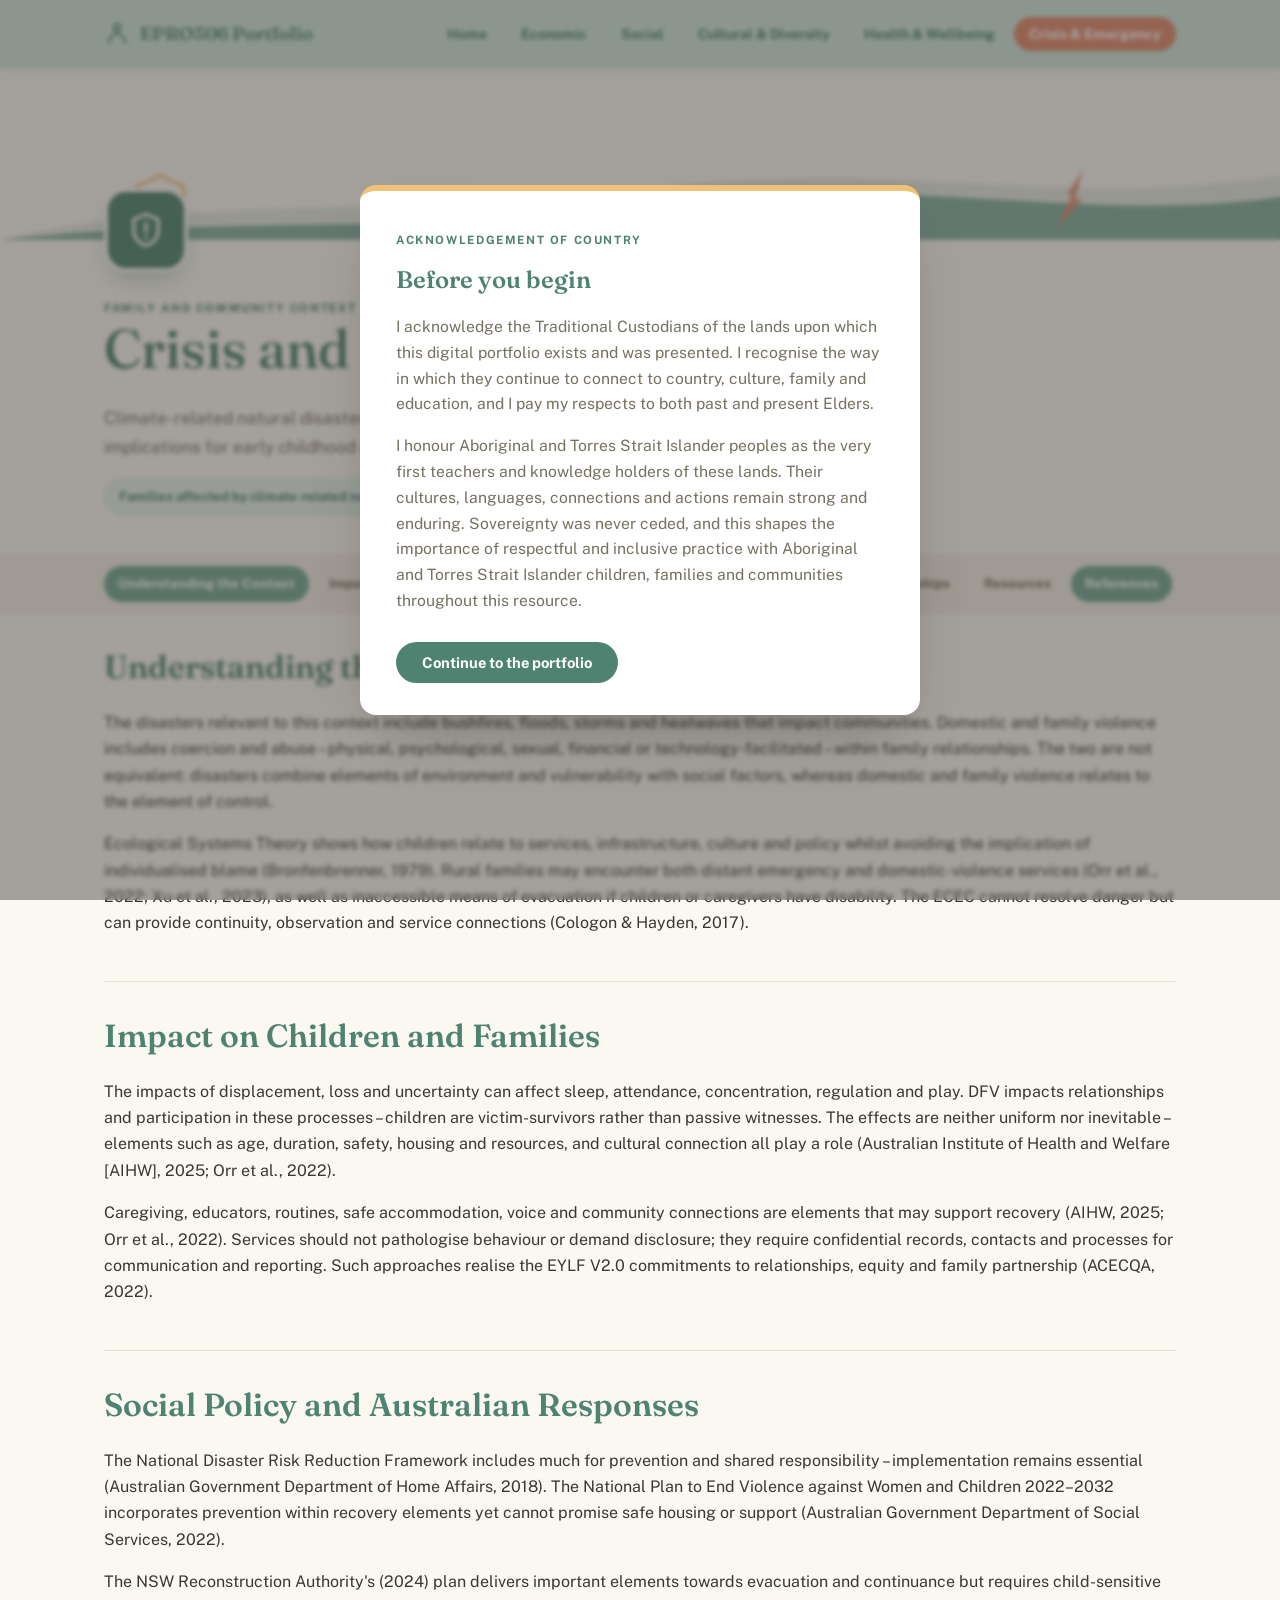
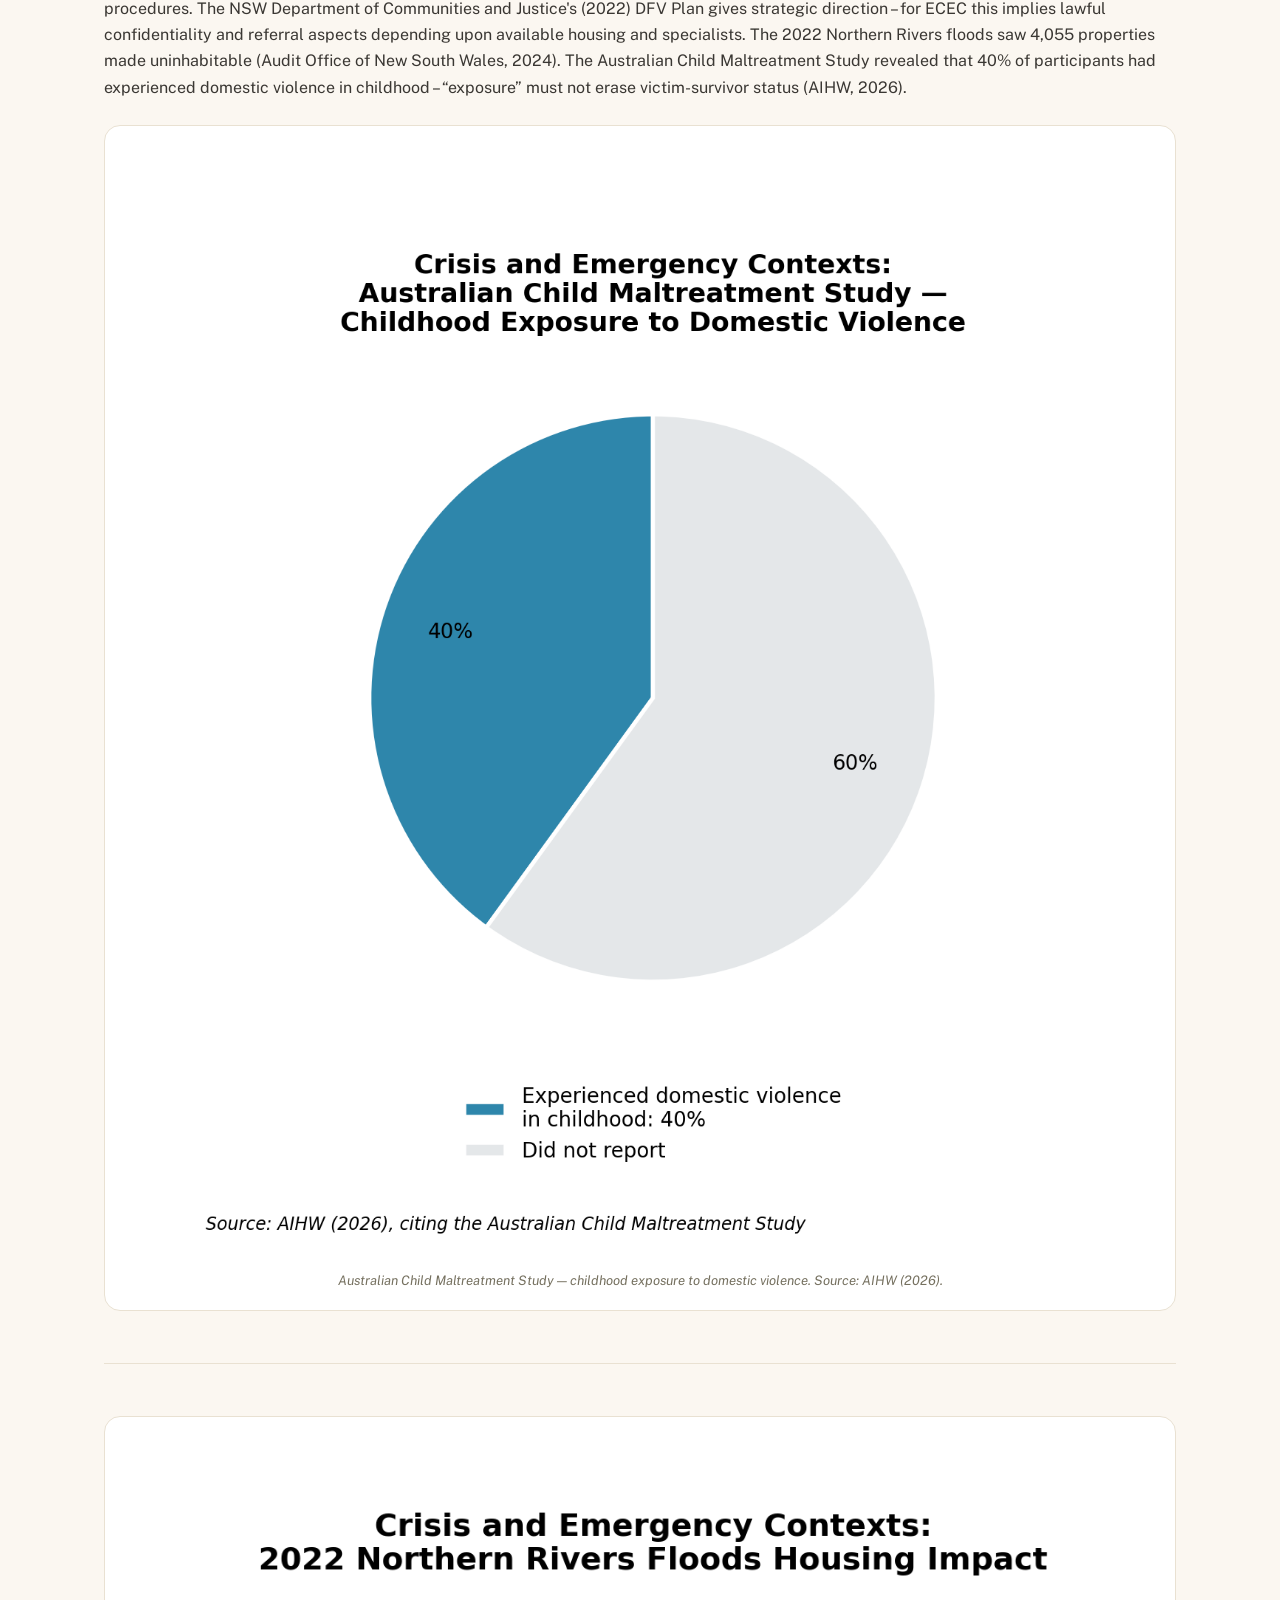
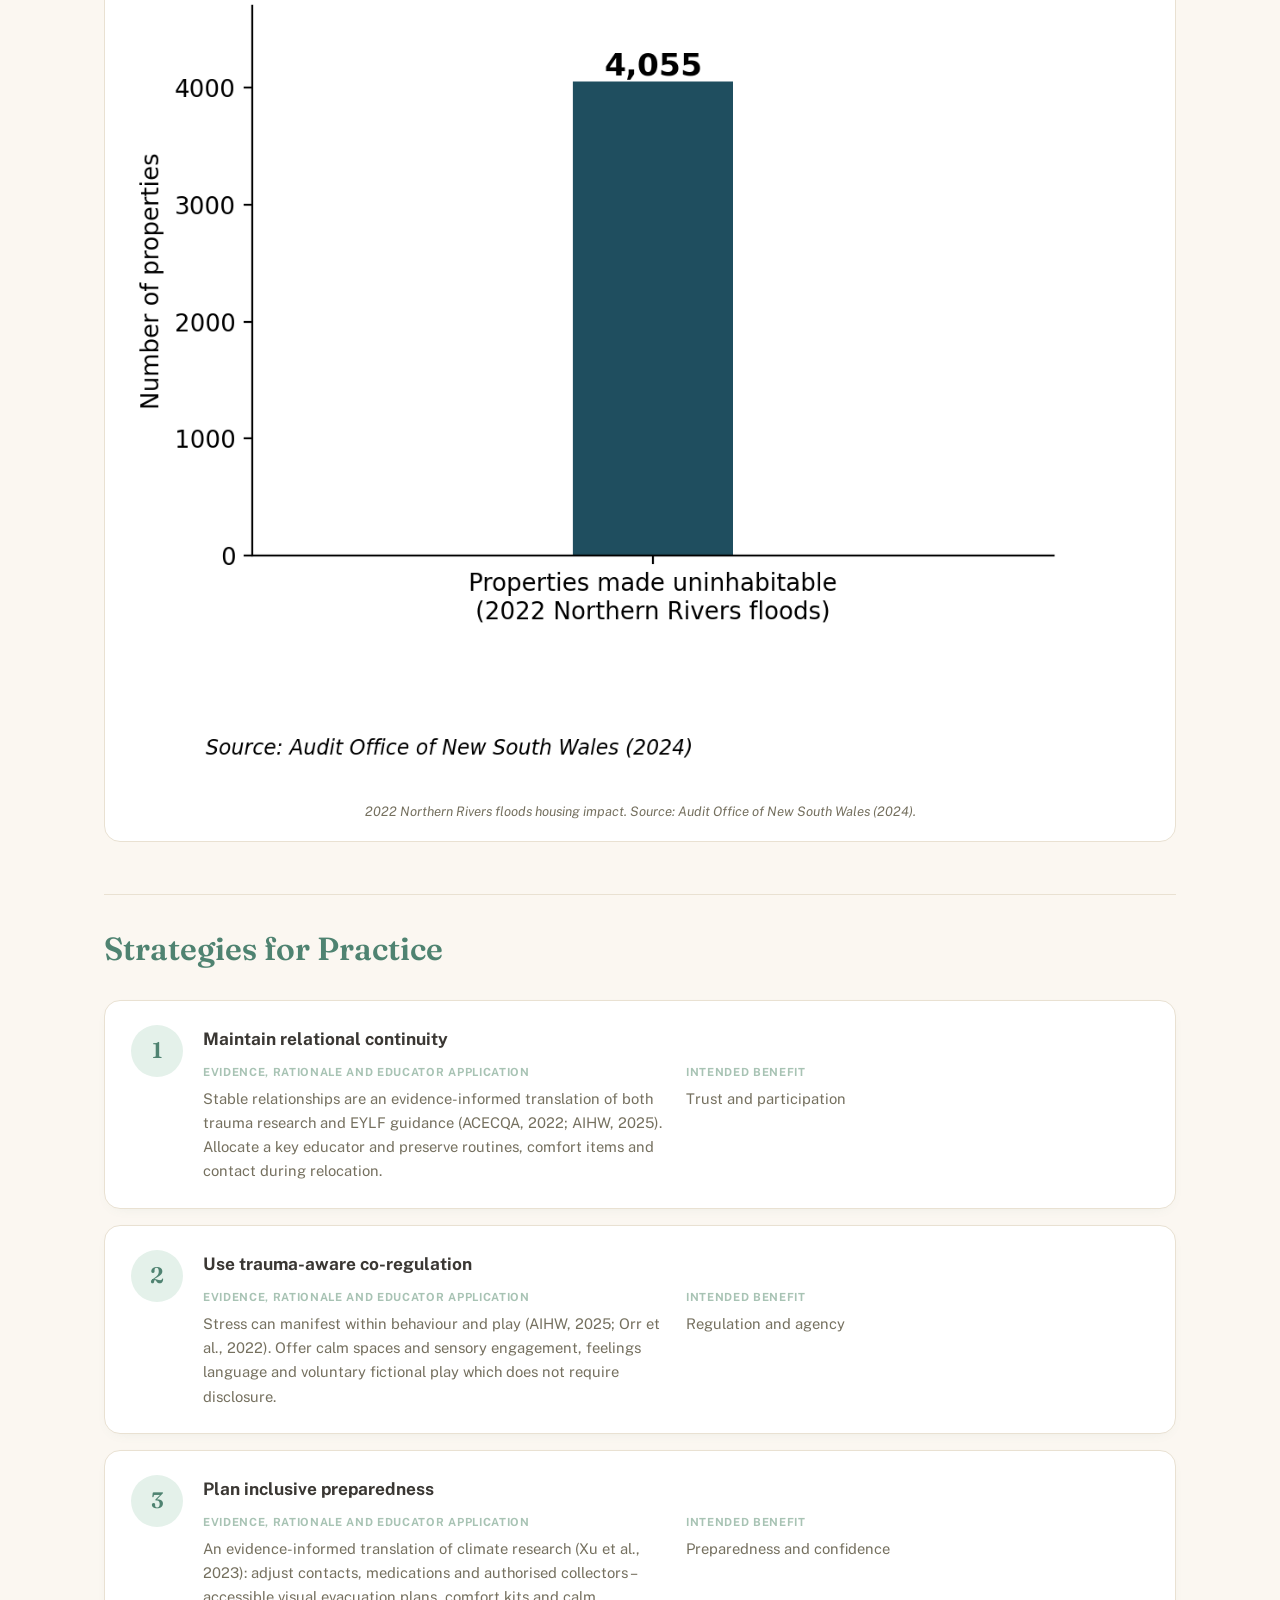
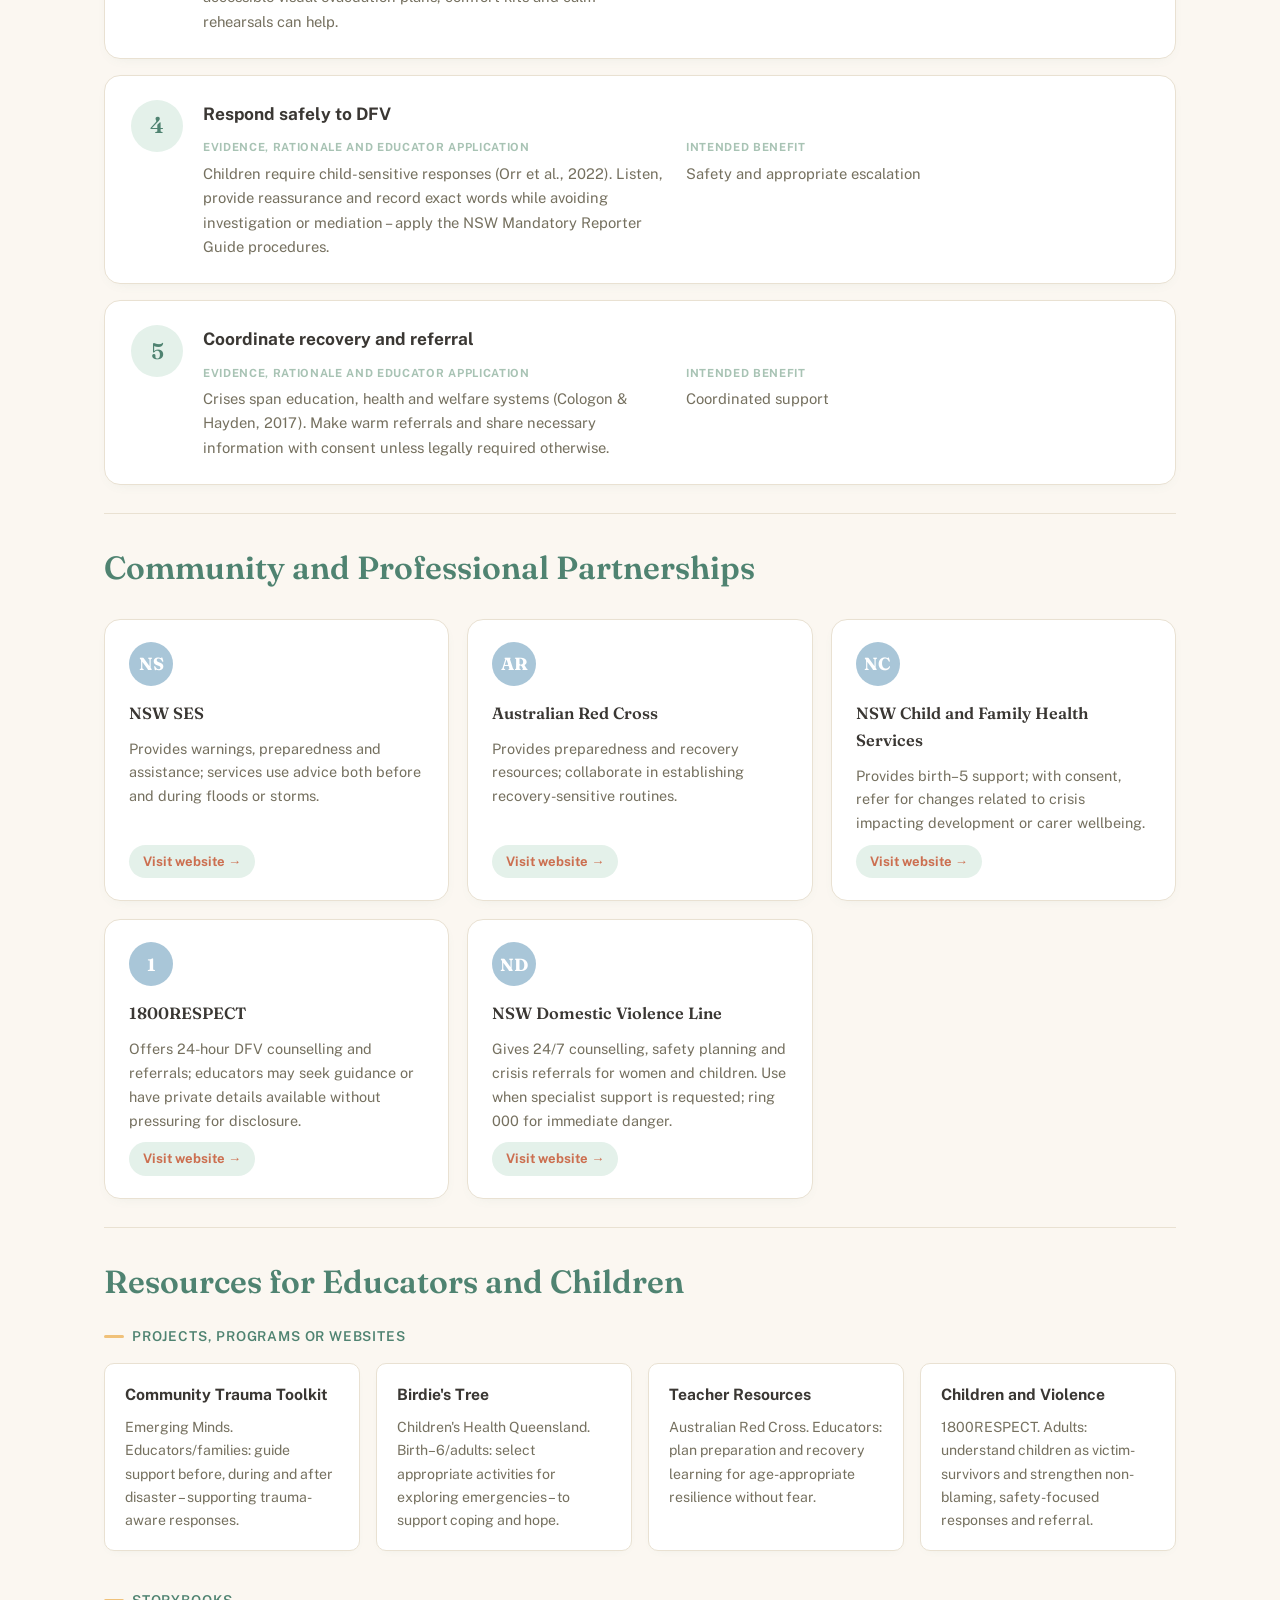
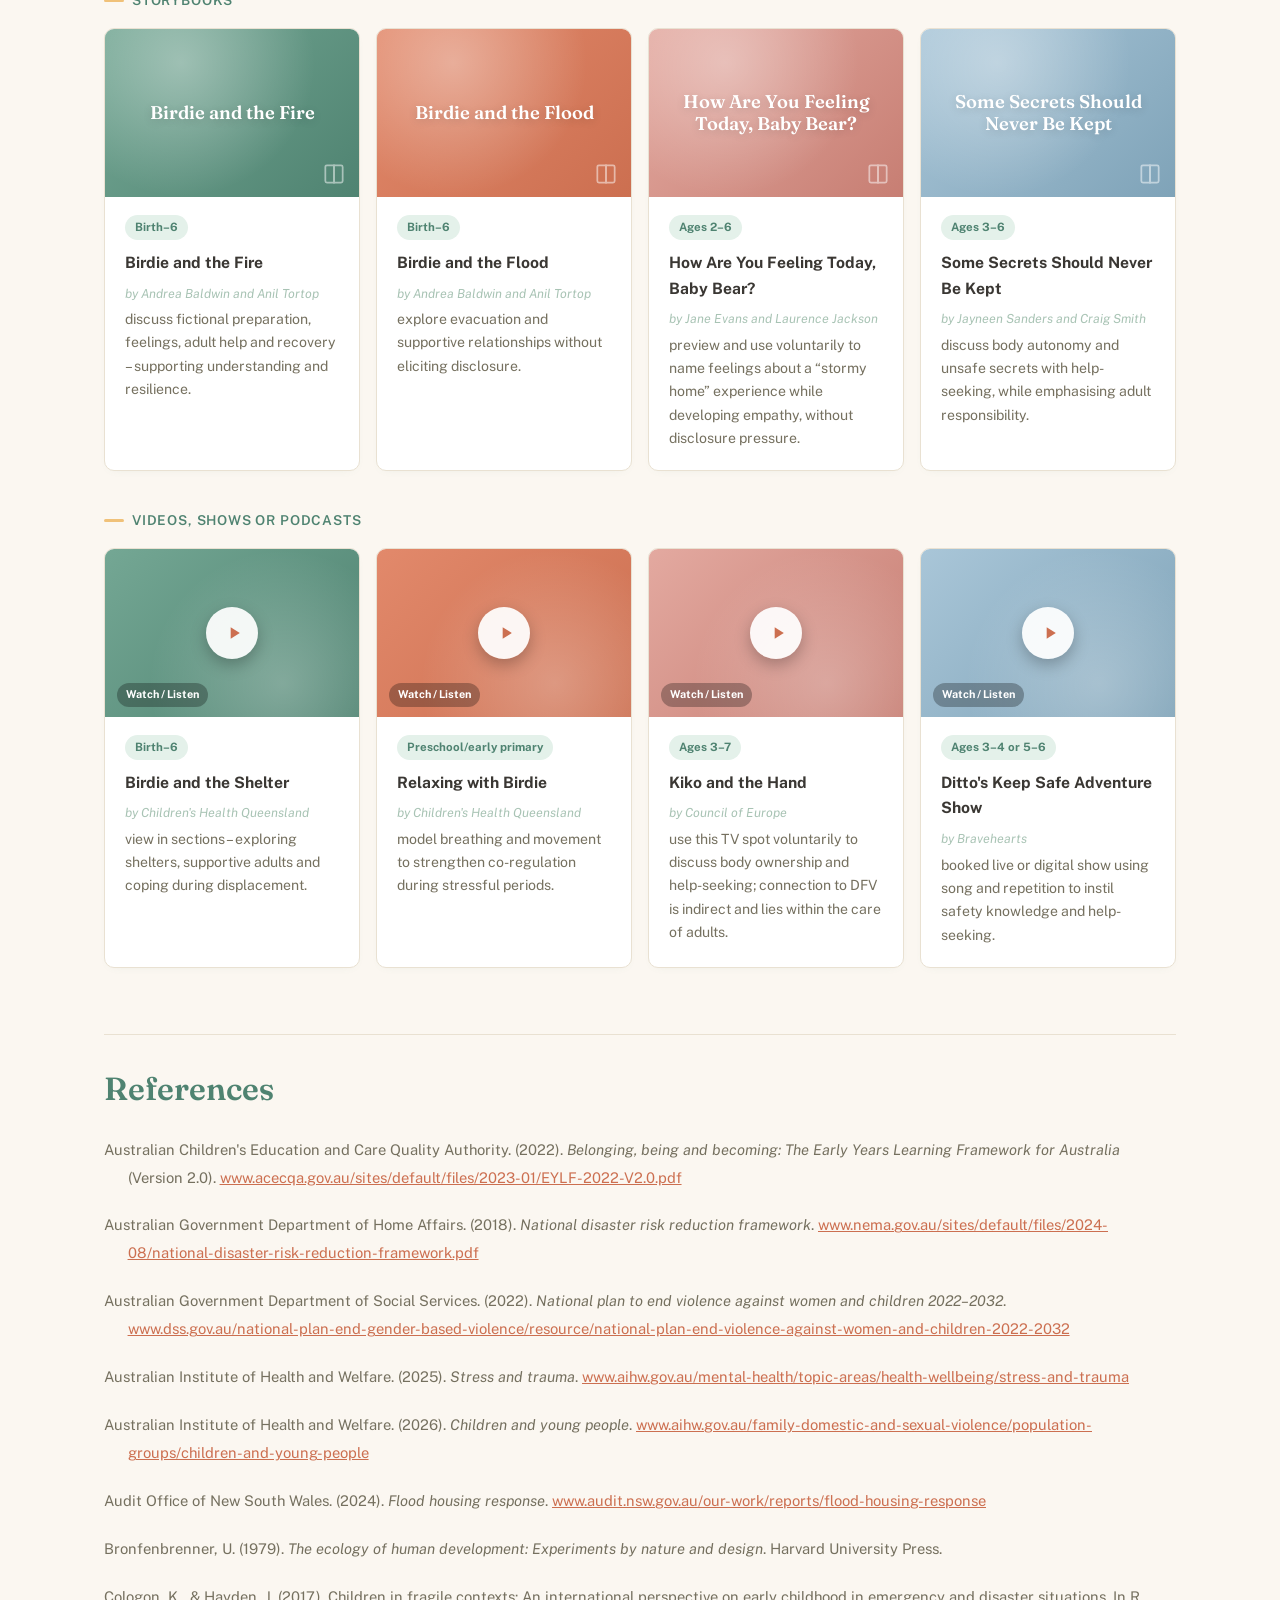
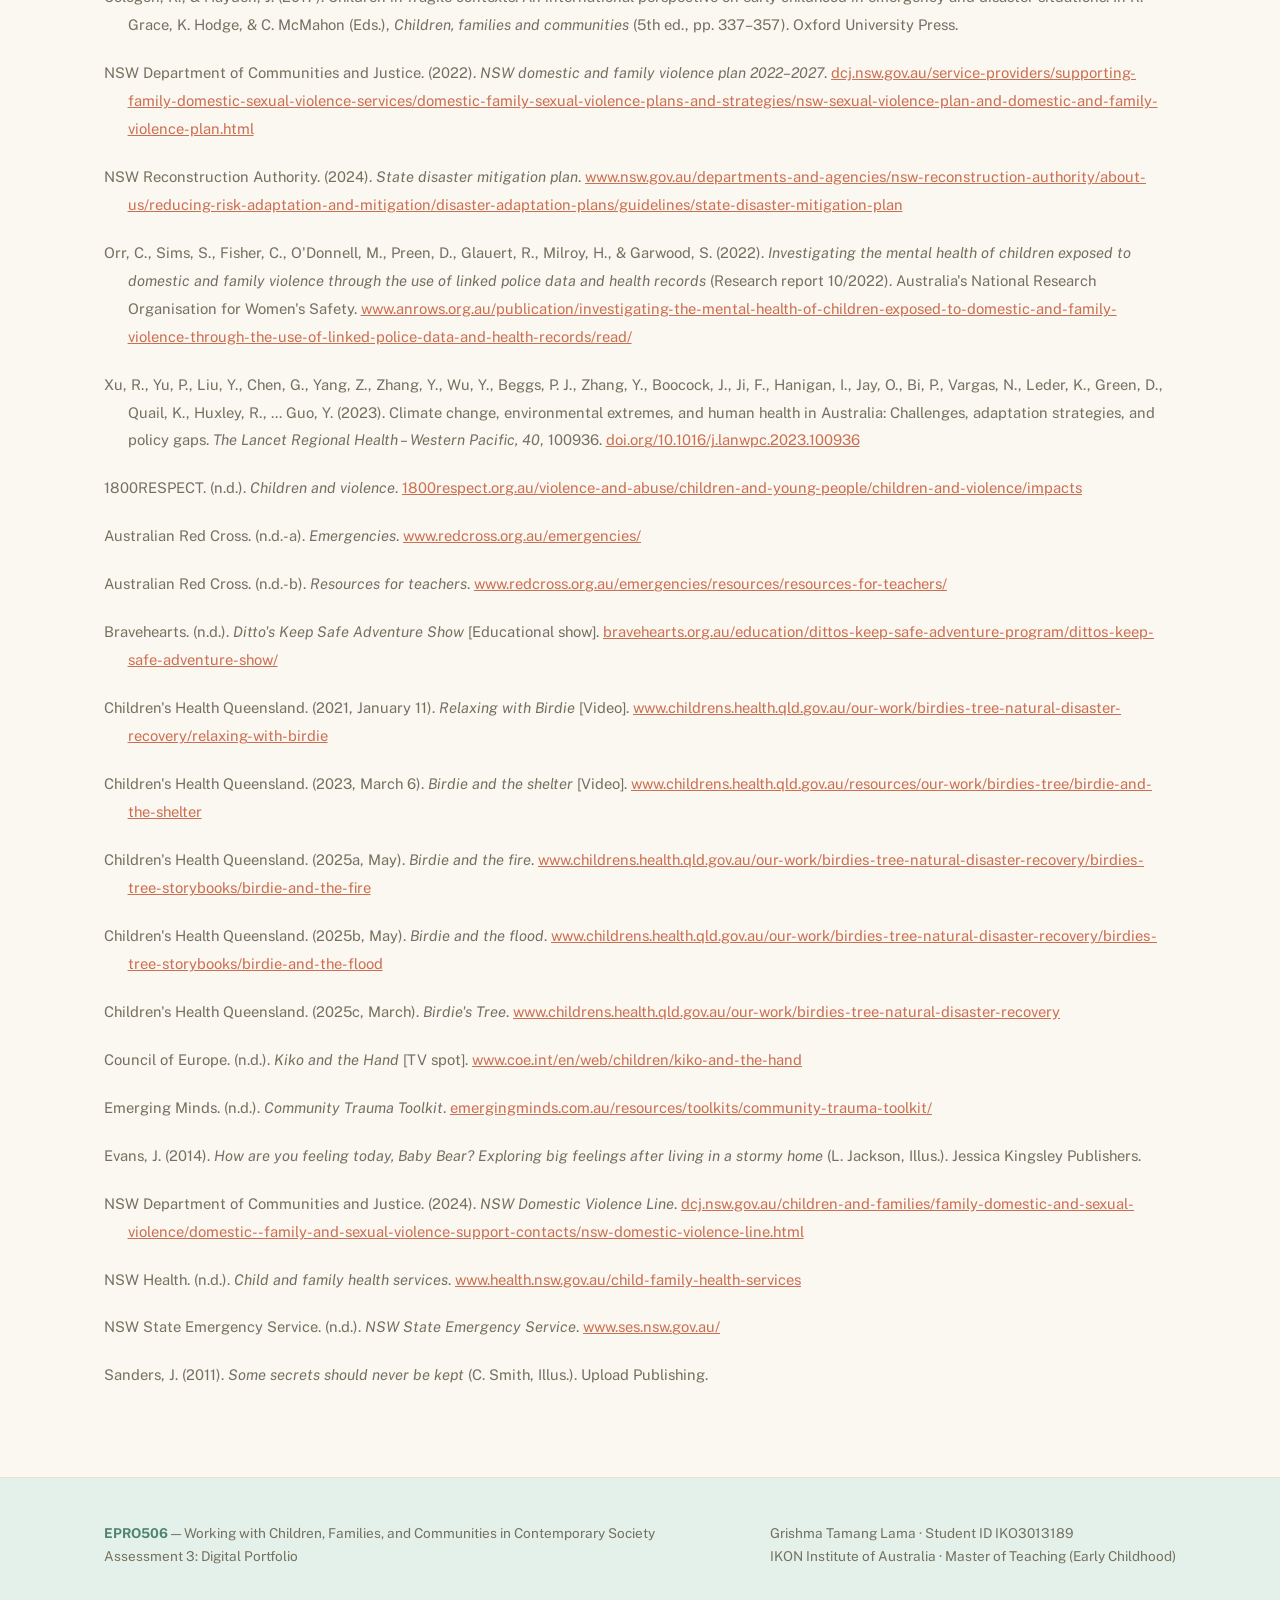
==== commit 3b776540: "Add files via upload" ====
--- a/crisis.html
+++ b/crisis.html
@@ -88,13 +88,13 @@
 <p>The National Disaster Risk Reduction Framework includes much for prevention and shared responsibility – implementation remains essential (Australian Government Department of Home Affairs, 2018). The National Plan to End Violence against Women and Children 2022–2032 incorporates prevention within recovery elements yet cannot promise safe housing or support (Australian Government Department of Social Services, 2022).</p>
 <p>The NSW Reconstruction Authority's (2024) plan delivers important elements towards evacuation and continuance but requires child-sensitive procedures. The NSW Department of Communities and Justice's (2022) DFV Plan gives strategic direction – for ECEC this implies lawful confidentiality and referral aspects depending upon available housing and specialists. The 2022 Northern Rivers floods saw 4,055 properties made uninhabitable (Audit Office of New South Wales, 2024). The Australian Child Maltreatment Study revealed that 40% of participants had experienced domestic violence in childhood – “exposure” must not erase victim-survivor status (AIHW, 2026).</p>
 <figure class="chart-figure">
-<img alt="Pie chart showing 40% of Australian Child Maltreatment Study participants reported experiencing domestic violence in childhood" loading="lazy" src="charts/05_crisis_pie.png"/>
+<img alt="Pie chart showing 40% of Australian Child Maltreatment Study participants reported experiencing domestic violence in childhood" loading="lazy" src="05_crisis_pie.png"/>
 <figcaption>Australian Child Maltreatment Study — childhood exposure to domestic violence. Source: AIHW (2026).</figcaption>
 </figure>
 </section>
 <section class="section reveal">
 <figure class="chart-figure">
-<img alt="Bar chart showing 4,055 properties made uninhabitable in the 2022 Northern Rivers floods" loading="lazy" src="charts/06_crisis_bar.png"/>
+<img alt="Bar chart showing 4,055 properties made uninhabitable in the 2022 Northern Rivers floods" loading="lazy" src="06_crisis_bar.png"/>
 <figcaption>2022 Northern Rivers floods housing impact. Source: Audit Office of New South Wales (2024).</figcaption>
 </figure>
 </section>
@@ -123,7 +123,7 @@
 </section>
 <section class="section reveal" id="references">
 <h2>References</h2>
-<div class="references-wrap"><div class="references-list"><p class="ref-entry">
+<div class="references-list"><p class="ref-entry">
         Australian Children's Education and Care Quality Authority. (2022). <em>Belonging, being and becoming: The Early Years Learning Framework for Australia</em> (Version 2.0). <a href="https://www.acecqa.gov.au/sites/default/files/2023-01/EYLF-2022-V2.0.pdf" rel="noopener" target="_blank">www.acecqa.gov.au/sites/default/files/2023-01/EYLF-2022-V2.0.pdf</a></p><p class="ref-entry">
         Australian Government Department of Home Affairs. (2018). <em>National disaster risk reduction framework</em>. <a href="https://www.nema.gov.au/sites/default/files/2024-08/national-disaster-risk-reduction-framework.pdf" rel="noopener" target="_blank">www.nema.gov.au/sites/default/files/2024-08/national-disaster-risk-reduction-framework.pdf</a></p><p class="ref-entry">
         Australian Government Department of Social Services. (2022). <em>National plan to end violence against women and children 2022–2032</em>. <a href="https://www.dss.gov.au/national-plan-end-gender-based-violence/resource/national-plan-end-violence-against-women-and-children-2022-2032" rel="noopener" target="_blank">www.dss.gov.au/national-plan-end-gender-based-violence/resource/national-plan-end-violence-against-women-and-children-2022-2032</a></p><p class="ref-entry">
@@ -152,18 +152,7 @@
         NSW Health. (n.d.). <em>Child and family health services</em>. <a href="https://www.health.nsw.gov.au/child-family-health-services" rel="noopener" target="_blank">www.health.nsw.gov.au/child-family-health-services</a></p><p class="ref-entry">
         NSW State Emergency Service. (n.d.). <em>NSW State Emergency Service</em>. <a href="https://www.ses.nsw.gov.au/" rel="noopener" target="_blank">www.ses.nsw.gov.au/</a></p><p class="ref-entry">
         Sanders, J. (2011). <em>Some secrets should never be kept</em> (C. Smith, Illus.). Upload Publishing.
-      </p></div><div class="references-image"><svg aria-label="Illustration of an open book" role="img" viewBox="0 0 300 300" xmlns="http://www.w3.org/2000/svg">
-<rect fill="var(--primary-lighter)" height="300" width="300"></rect>
-<ellipse cx="150" cy="235" fill="var(--primary-light)" opacity="0.6" rx="105" ry="12"></ellipse>
-<path d="M150 90 C 120 78, 80 78, 55 88 L55 205 C 80 195, 120 195, 150 207 Z" fill="var(--surface)" stroke="var(--primary)" stroke-width="3"></path>
-<path d="M150 90 C 180 78, 220 78, 245 88 L245 205 C 220 195, 180 195, 150 207 Z" fill="var(--surface)" stroke="var(--primary)" stroke-width="3"></path>
-<path d="M150 90 L150 207" stroke="var(--primary)" stroke-width="3"></path>
-<path d="M68 105 L135 118 M68 125 L135 138 M68 145 L128 156" stroke="var(--sage)" stroke-width="3" stroke-linecap="round" opacity="0.8"></path>
-<path d="M165 118 L232 105 M165 138 L232 125 M172 156 L232 145" stroke="var(--sage)" stroke-width="3" stroke-linecap="round" opacity="0.8"></path>
-<circle cx="105" cy="55" r="9" fill="var(--accent-soft)"></circle>
-<circle cx="205" cy="50" r="6" fill="var(--rose)"></circle>
-<circle cx="230" cy="70" r="5" fill="var(--sky)"></circle>
-</svg></div></div>
+      </p></div>
 </section>
 </div>
 </main>
--- a/style.css
+++ b/style.css
@@ -245,7 +245,7 @@
 .jumpnav a:hover, .jumpnav a.active { background: var(--primary); color: #fff; }
 
 /* ============ Content sections ============ */
-.section { padding: 52px 0; border-bottom: 1px solid var(--border); }
+.section { padding: 28px 0; border-bottom: 1px solid var(--border); }
 .section:last-of-type { border-bottom: none; }
 .reveal { opacity: 0; transform: translateY(20px); transition: opacity 0.6s ease, transform 0.6s ease; }
 .reveal.in { opacity: 1; transform: translateY(0); }
@@ -363,6 +363,7 @@
   padding: 18px;
   text-align: center;
   overflow: hidden;
+  text-decoration: none;
 }
 .poster-cover::after {
   content: '';
@@ -387,6 +388,7 @@
   height: 168px;
   overflow: hidden;
   display: block;
+  text-decoration: none;
 }
 .video-cover img { width: 100%; height: 100%; object-fit: cover; display: block; transition: transform 0.3s ease; }
 .resource-card:hover .video-cover img { transform: scale(1.05); }
@@ -403,6 +405,7 @@
 .play-btn svg { width: 20px; height: 20px; color: var(--accent-dark); margin-left: 3px; }
 .resource-card:hover .play-btn { transform: scale(1.08); background: #fff; }
 .video-cover:hover .play-btn { transform: translate(-50%, -50%) scale(1.08); background: #fff; }
+.video-cover .provider-tag {
   position: absolute; bottom: 10px; left: 12px;
   font-size: 0.68rem; font-weight: 700; color: #fff;
   background: rgba(0,0,0,0.45);
@@ -413,6 +416,7 @@
   position: relative; height: 168px;
   display: flex; align-items: center; justify-content: center;
   overflow: hidden;
+  text-decoration: none;
 }
 .video-cover-illustrated::after { content: ''; position: absolute; inset: 0; background: radial-gradient(circle at 70% 80%, rgba(255,255,255,0.25), transparent 60%); }
 .video-cover-illustrated .play-btn { position: absolute; top: 50%; left: 50%; transform: translate(-50%, -50%); z-index: 1; }
@@ -428,15 +432,8 @@
 .grad-6 { background: linear-gradient(135deg, var(--sage), var(--primary-dark)); }
 
 /* ============ References ============ */
-.references-wrap { display: grid; grid-template-columns: 1fr 260px; gap: 34px; align-items: start; margin-top: 20px; }
-.references-image { border-radius: var(--radius); overflow: hidden; box-shadow: 0 10px 26px -14px rgba(79,131,113,0.35); }
-.references-image svg { width: 100%; height: auto; display: block; }
-.references-list { font-size: 0.92rem; line-height: 1.9; color: var(--ink-soft); }
+.references-list { font-size: 0.92rem; line-height: 1.9; color: var(--ink-soft); margin-top: 20px; }
 .references-list .ref-entry { margin: 0 0 20px; padding-left: 1.6em; text-indent: -1.6em; }
-@media (max-width: 800px) {
-  .references-wrap { grid-template-columns: 1fr; }
-  .references-image { max-width: 320px; }
-}
 
 /* ============ Tables (legacy fallback) ============ */
 .table-wrap { overflow-x: auto; margin: 20px 0; border-radius: var(--radius-sm); border: 1px solid var(--border); }
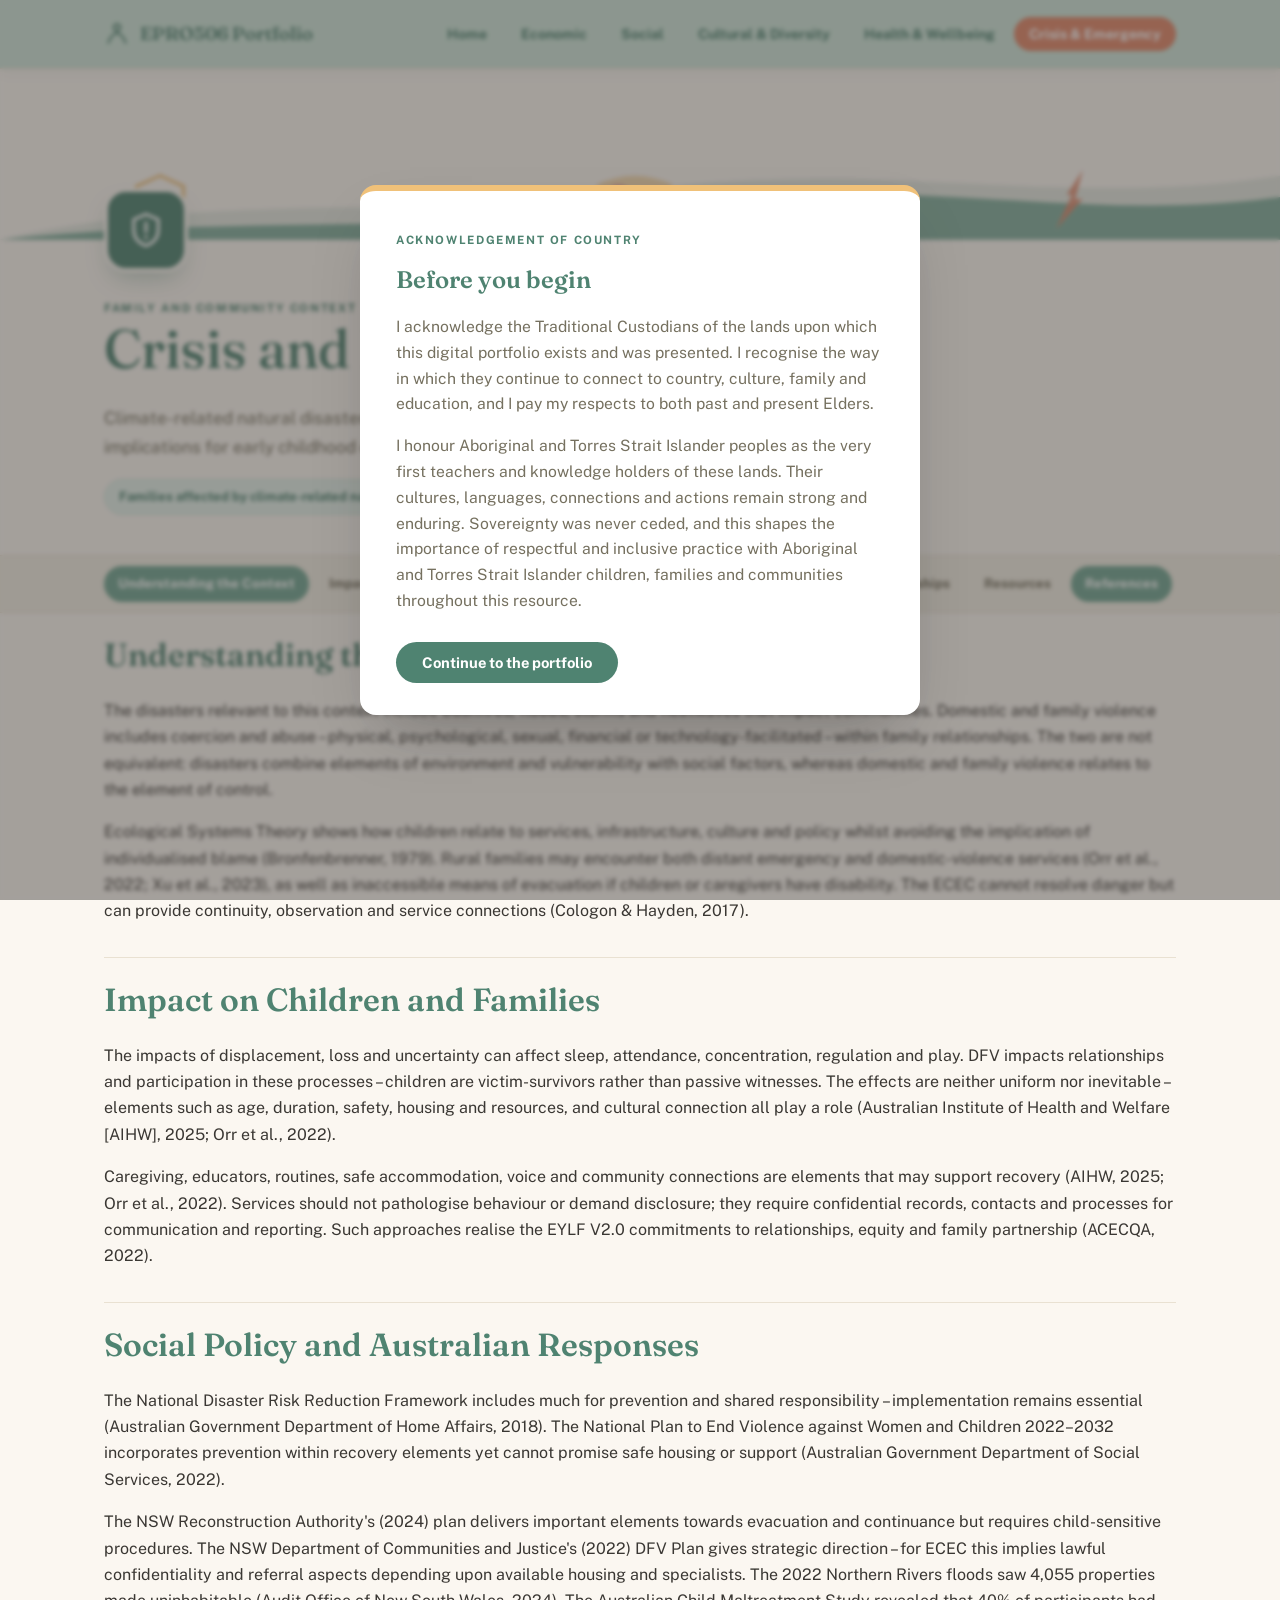
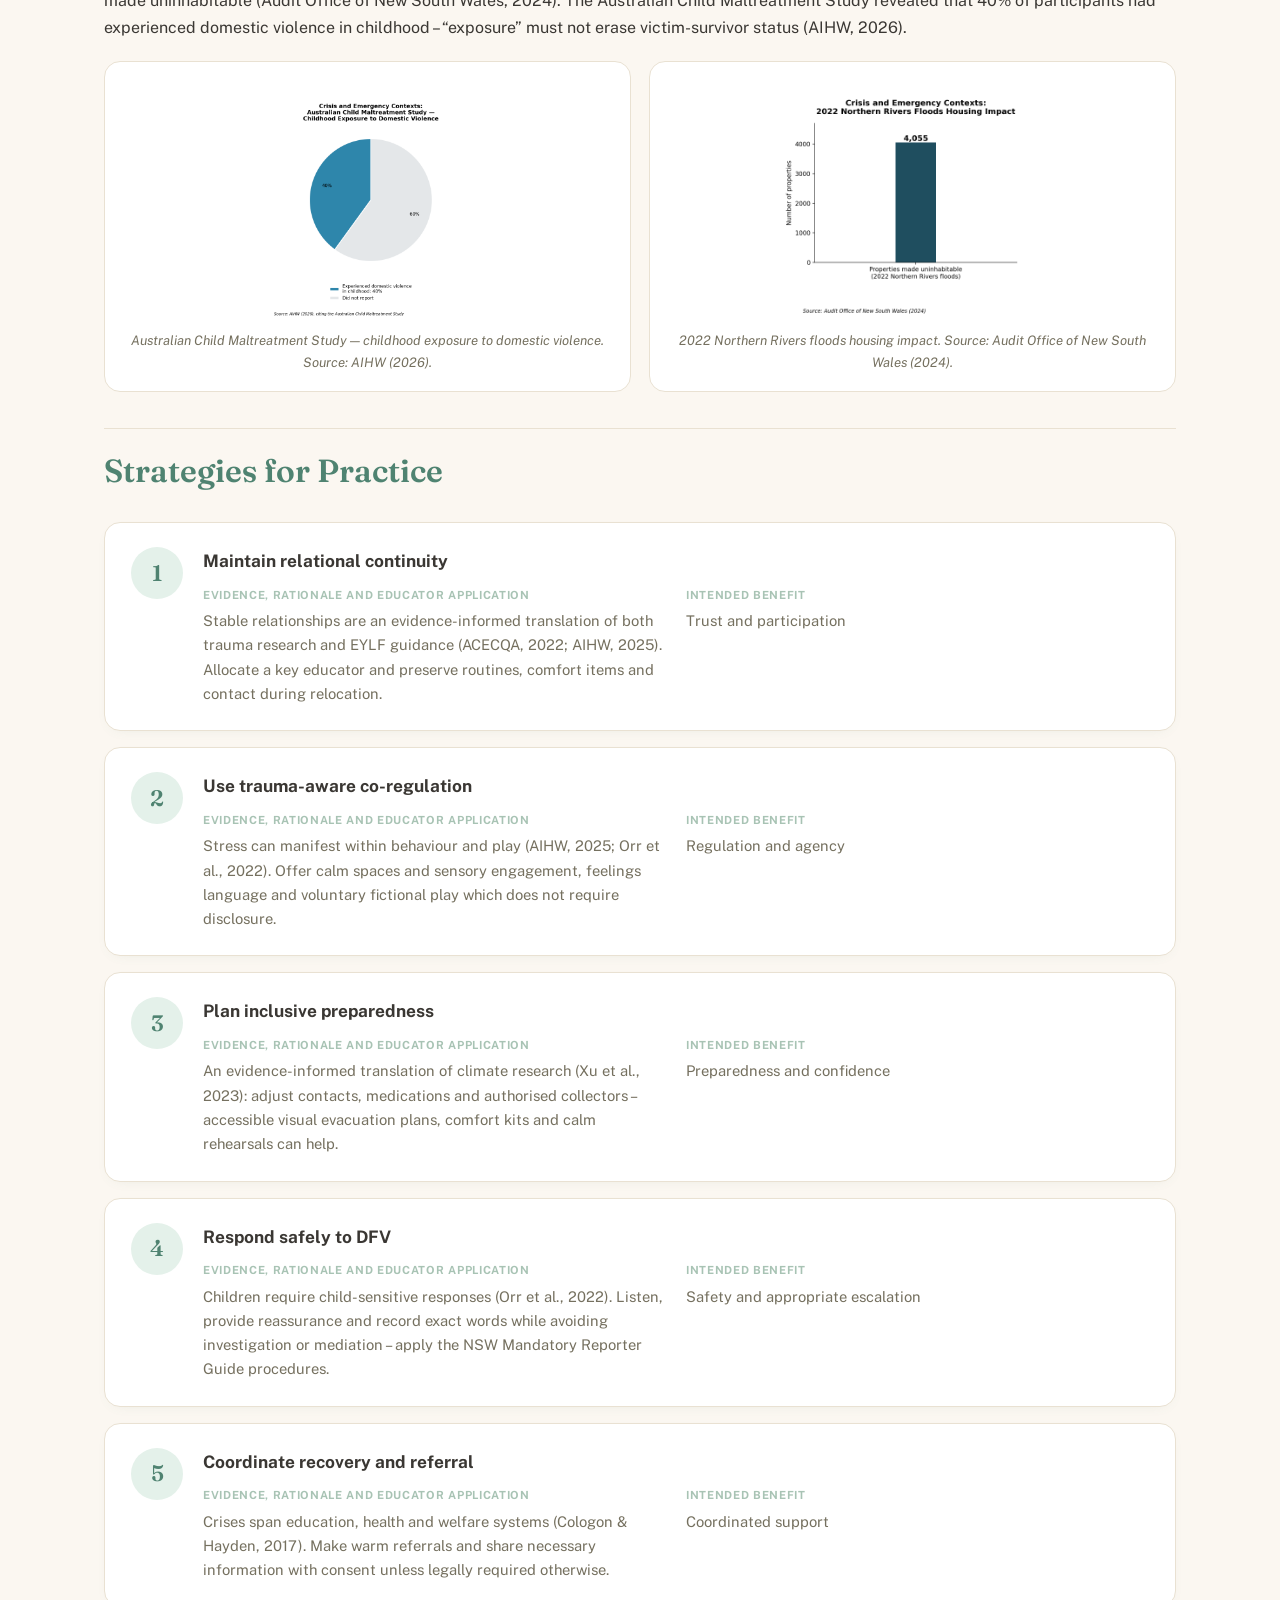
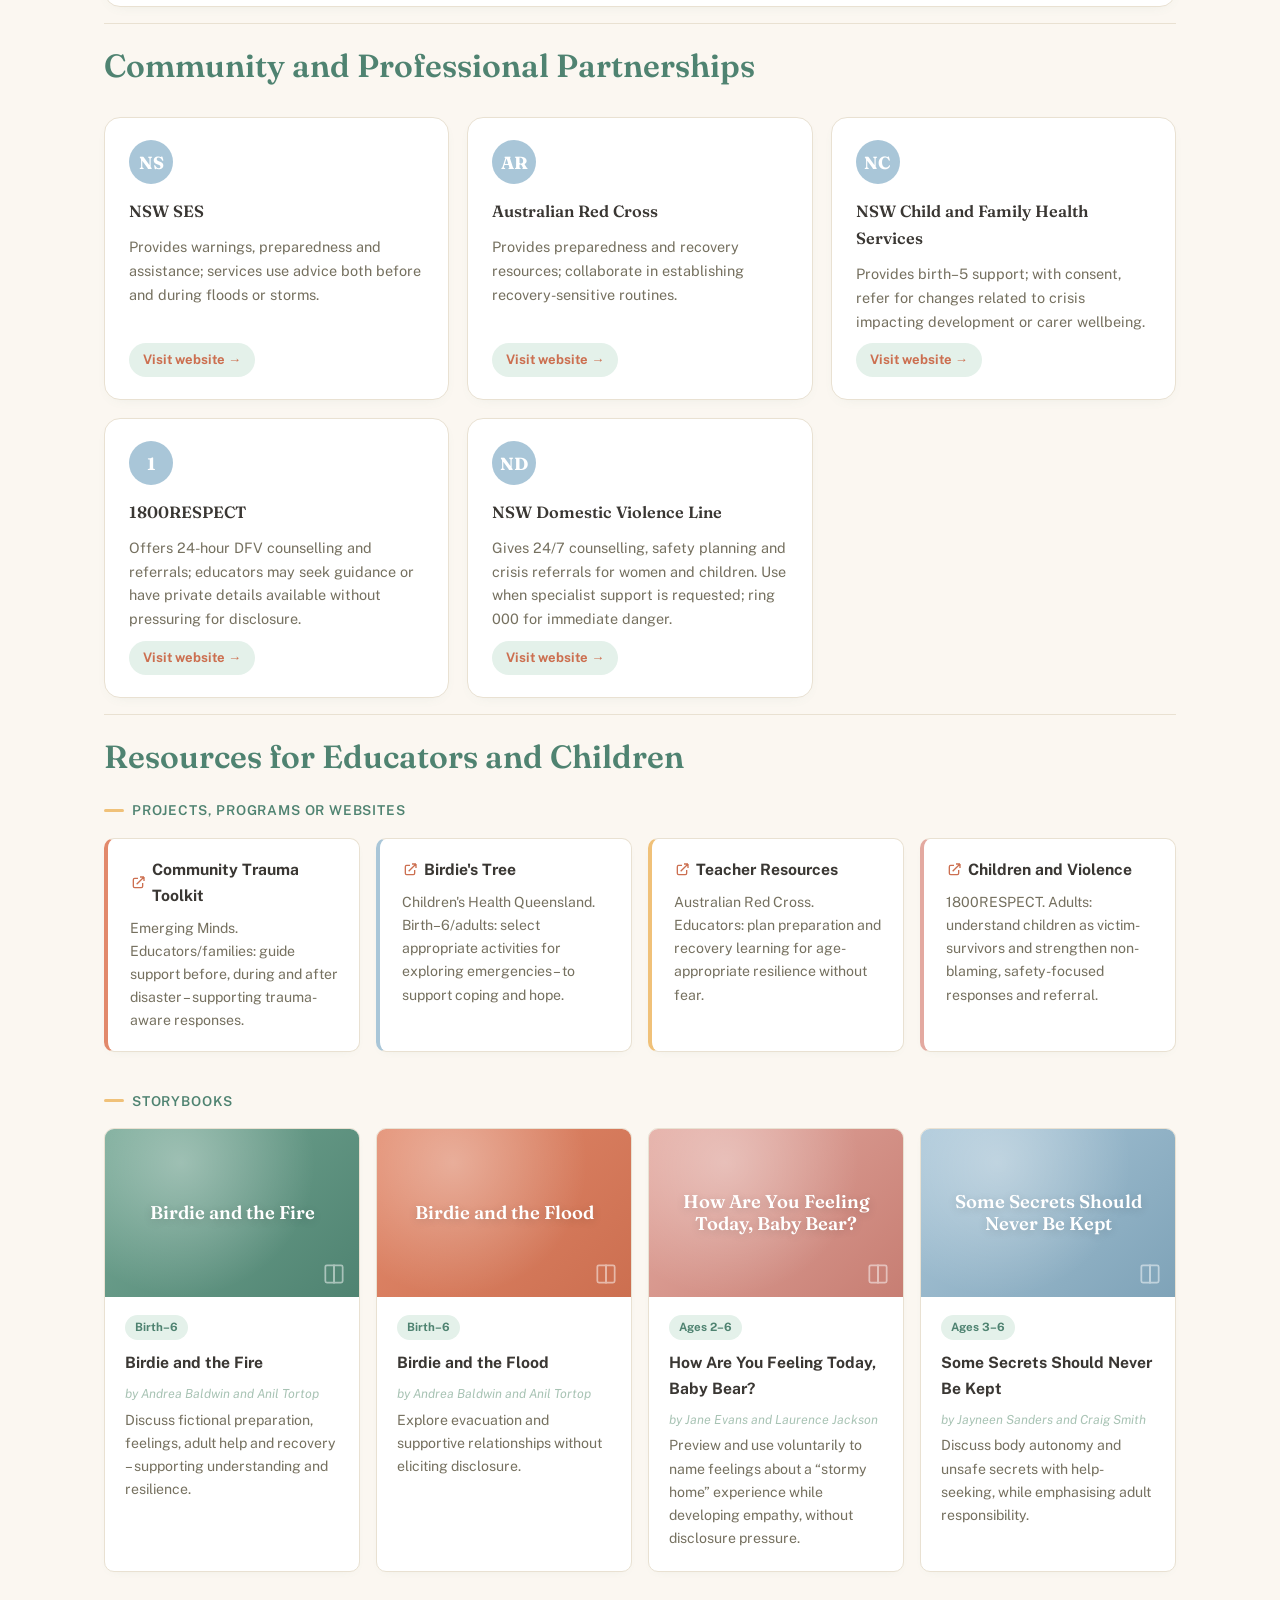
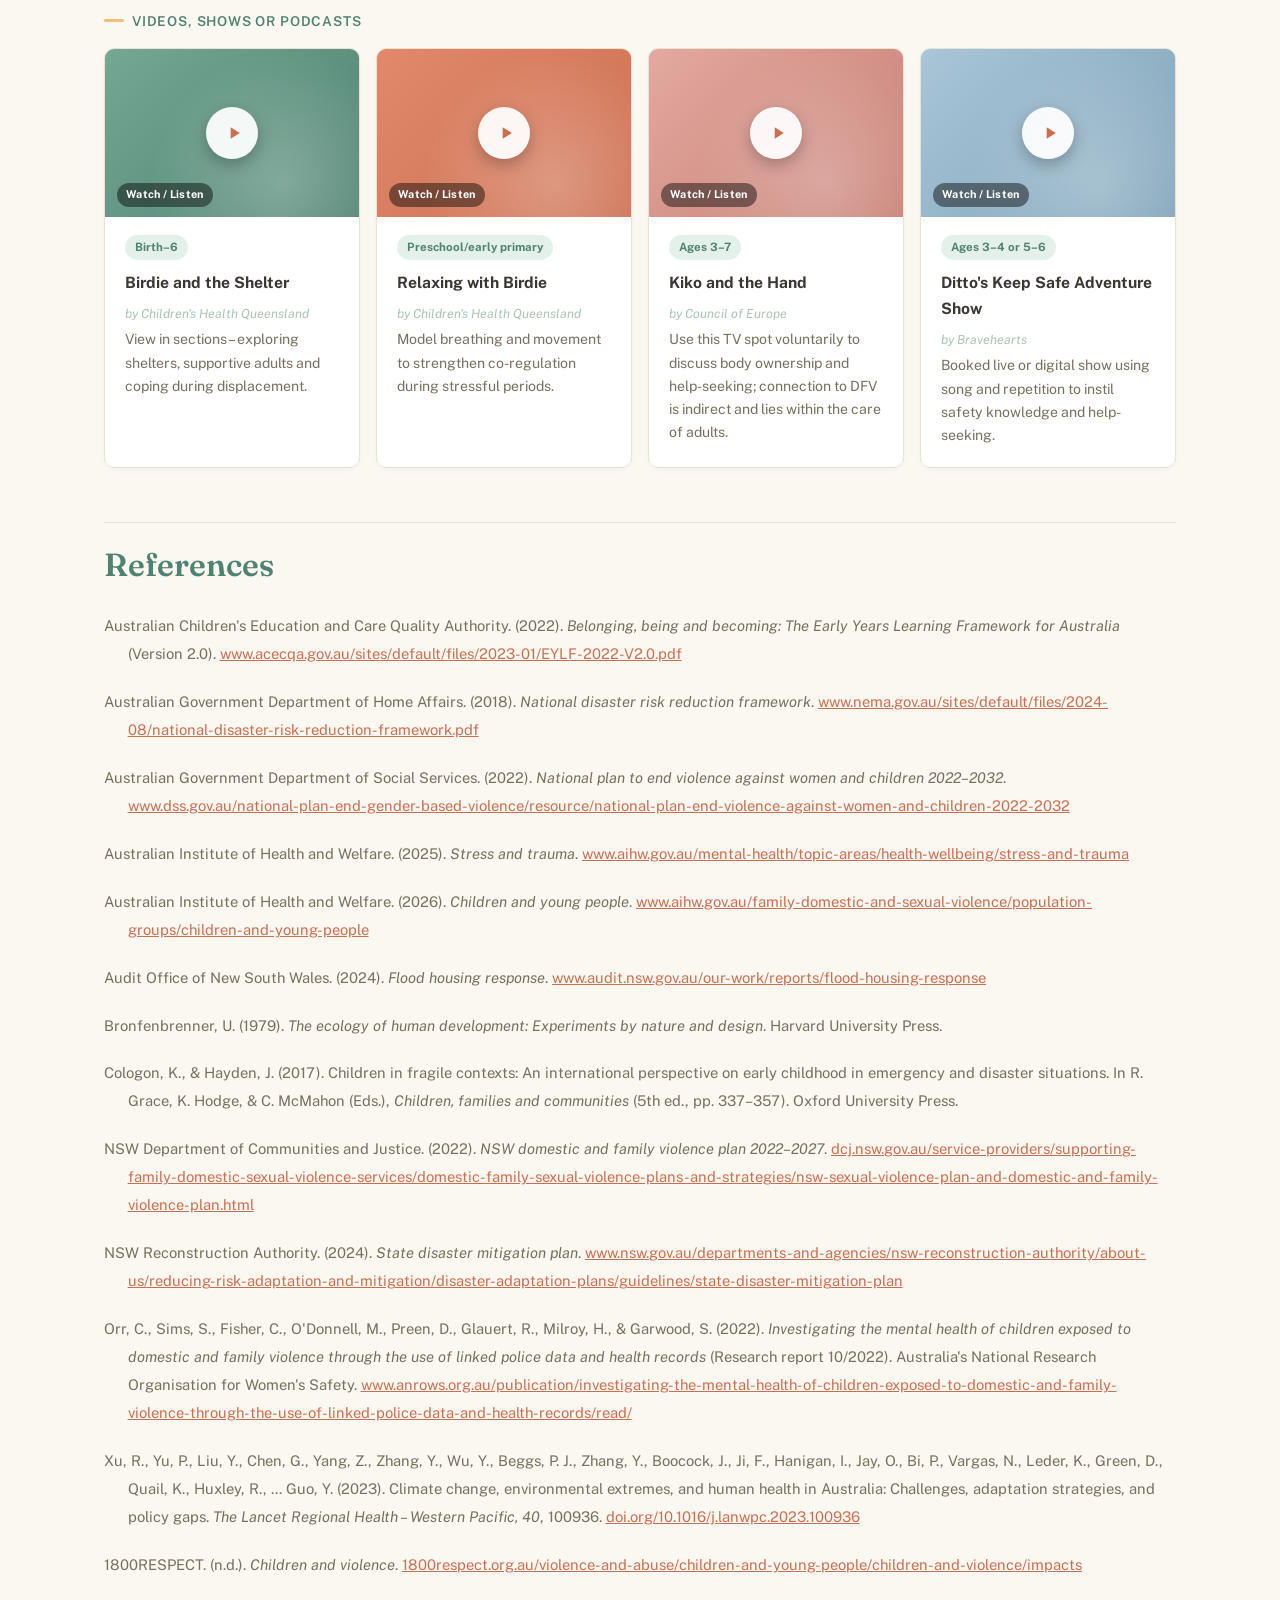
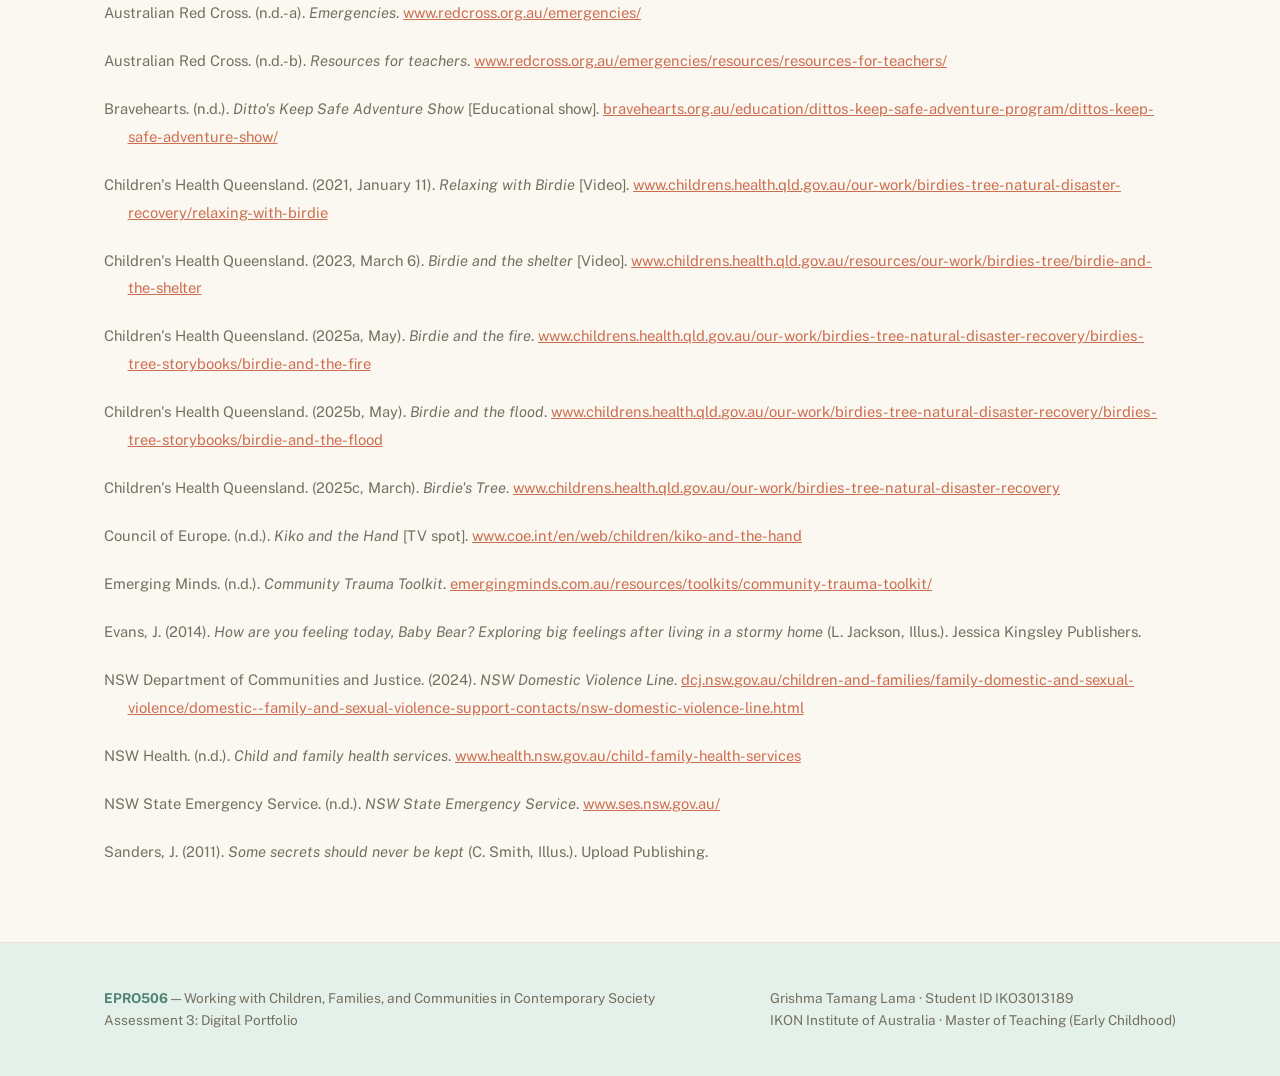
==== commit 0c19e667: "Add files via upload" ====
--- a/crisis.html
+++ b/crisis.html
@@ -40,11 +40,18 @@
 </nav>
 <main id="main">
 <div class="page-hero">
-<svg aria-hidden="true" class="page-hero-banner" preserveaspectratio="xMidYMax slice" viewBox="0 0 1200 160" xmlns="http://www.w3.org/2000/svg">
+<svg aria-hidden="true" class="page-hero-banner" preserveAspectRatio="xMidYMax slice" viewBox="0 0 1200 160" xmlns="http://www.w3.org/2000/svg">
 <path d="M0 160 C 200 112, 420 144, 620 112 C 820 84, 1000 132, 1200 100 L1200 160 Z" fill="var(--sage)" opacity="0.28"></path>
 <path d="M0 160 C 220 136, 440 156, 640 126 C 860 98, 1020 146, 1200 120 L1200 160 Z" fill="var(--primary)" opacity="0.85"></path>
 <path d="M150 100 L172 110 L172 130 C172 145 162 154 150 158 C138 154 128 145 128 130 L128 110 Z" fill="none" opacity="0.9" stroke="var(--accent-soft)" stroke-width="3"></path>
 <path d="M990 150 L1005 118 L1000 118 L1015 95 L1008 122 L1015 122 Z" fill="var(--accent)" opacity="0.85"></path>
+<g class="hero-family" opacity="0.95">
+<path d="M560 108 Q595 92 630 108 L630 118 Q595 106 560 118 Z" fill="var(--accent-soft)" opacity="0.55"/>
+<ellipse cx="580" cy="146" rx="16" ry="20" fill="var(--primary)"/>
+<circle cx="580" cy="119" r="11" fill="var(--rose)"/>
+<ellipse cx="612" cy="150" rx="11" ry="14" fill="var(--accent-soft)"/>
+<circle cx="612" cy="133" r="8" fill="#fff" opacity="0.95"/>
+</g>
 </svg>
 <div class="container">
 <div class="content-wrap">
@@ -87,16 +94,16 @@
 <h2>Social Policy and Australian Responses</h2>
 <p>The National Disaster Risk Reduction Framework includes much for prevention and shared responsibility – implementation remains essential (Australian Government Department of Home Affairs, 2018). The National Plan to End Violence against Women and Children 2022–2032 incorporates prevention within recovery elements yet cannot promise safe housing or support (Australian Government Department of Social Services, 2022).</p>
 <p>The NSW Reconstruction Authority's (2024) plan delivers important elements towards evacuation and continuance but requires child-sensitive procedures. The NSW Department of Communities and Justice's (2022) DFV Plan gives strategic direction – for ECEC this implies lawful confidentiality and referral aspects depending upon available housing and specialists. The 2022 Northern Rivers floods saw 4,055 properties made uninhabitable (Audit Office of New South Wales, 2024). The Australian Child Maltreatment Study revealed that 40% of participants had experienced domestic violence in childhood – “exposure” must not erase victim-survivor status (AIHW, 2026).</p>
+<div class="chart-pair">
 <figure class="chart-figure">
 <img alt="Pie chart showing 40% of Australian Child Maltreatment Study participants reported experiencing domestic violence in childhood" loading="lazy" src="05_crisis_pie.png"/>
 <figcaption>Australian Child Maltreatment Study — childhood exposure to domestic violence. Source: AIHW (2026).</figcaption>
 </figure>
-</section>
-<section class="section reveal">
 <figure class="chart-figure">
 <img alt="Bar chart showing 4,055 properties made uninhabitable in the 2022 Northern Rivers floods" loading="lazy" src="06_crisis_bar.png"/>
 <figcaption>2022 Northern Rivers floods housing impact. Source: Audit Office of New South Wales (2024).</figcaption>
 </figure>
+</div>
 </section>
 <section class="section reveal" id="strategies">
 <h2>Strategies for Practice</h2>
@@ -114,11 +121,11 @@
 </div>
 <div class="resource-group">
 <h4>Storybooks</h4>
-<div class="resource-grid"><div class="resource-card poster-card"><a class="poster-cover grad-1" href="https://www.childrens.health.qld.gov.au/our-work/birdies-tree-natural-disaster-recovery/birdies-tree-storybooks/birdie-and-the-fire" rel="noopener" target="_blank"><span class="poster-title">Birdie and the Fire</span><svg class="book-icon" fill="none" height="24" stroke="white" stroke-width="1.6" viewBox="0 0 24 24" width="24"><path d="M4 5.5C4 4.7 4.7 4 5.5 4H12v16H5.5A1.5 1.5 0 0 1 4 18.5V5.5Z"></path><path d="M20 5.5C20 4.7 19.3 4 18.5 4H12v16h6.5a1.5 1.5 0 0 0 1.5-1.5V5.5Z"></path></svg></a><div class="poster-body"><span class="age-badge">Birth–6</span><a class="title-link" href="https://www.childrens.health.qld.gov.au/our-work/birdies-tree-natural-disaster-recovery/birdies-tree-storybooks/birdie-and-the-fire" rel="noopener" target="_blank">Birdie and the Fire</a><p><span class="byline">by Andrea Baldwin and Anil Tortop</span> discuss fictional preparation, feelings, adult help and recovery – supporting understanding and resilience.</p></div></div><div class="resource-card poster-card"><a class="poster-cover grad-2" href="https://www.childrens.health.qld.gov.au/our-work/birdies-tree-natural-disaster-recovery/birdies-tree/storybooks/birdie-and-the-flood" rel="noopener" target="_blank"><span class="poster-title">Birdie and the Flood</span><svg class="book-icon" fill="none" height="24" stroke="white" stroke-width="1.6" viewBox="0 0 24 24" width="24"><path d="M4 5.5C4 4.7 4.7 4 5.5 4H12v16H5.5A1.5 1.5 0 0 1 4 18.5V5.5Z"></path><path d="M20 5.5C20 4.7 19.3 4 18.5 4H12v16h6.5a1.5 1.5 0 0 0 1.5-1.5V5.5Z"></path></svg></a><div class="poster-body"><span class="age-badge">Birth–6</span><a class="title-link" href="https://www.childrens.health.qld.gov.au/our-work/birdies-tree-natural-disaster-recovery/birdies-tree/storybooks/birdie-and-the-flood" rel="noopener" target="_blank">Birdie and the Flood</a><p><span class="byline">by Andrea Baldwin and Anil Tortop</span> explore evacuation and supportive relationships without eliciting disclosure.</p></div></div><div class="resource-card poster-card"><a class="poster-cover grad-3" href="https://uk.jkp.com/products/how-are-you-feeling-today-baby-bear" rel="noopener" target="_blank"><span class="poster-title">How Are You Feeling Today, Baby Bear?</span><svg class="book-icon" fill="none" height="24" stroke="white" stroke-width="1.6" viewBox="0 0 24 24" width="24"><path d="M4 5.5C4 4.7 4.7 4 5.5 4H12v16H5.5A1.5 1.5 0 0 1 4 18.5V5.5Z"></path><path d="M20 5.5C20 4.7 19.3 4 18.5 4H12v16h6.5a1.5 1.5 0 0 0 1.5-1.5V5.5Z"></path></svg></a><div class="poster-body"><span class="age-badge">Ages 2–6</span><a class="title-link" href="https://uk.jkp.com/products/how-are-you-feeling-today-baby-bear" rel="noopener" target="_blank">How Are You Feeling Today, Baby Bear?</a><p><span class="byline">by Jane Evans and Laurence Jackson</span> preview and use voluntarily to name feelings about a “stormy home” experience while developing empathy, without disclosure pressure.</p></div></div><div class="resource-card poster-card"><a class="poster-cover grad-4" href="https://www.simonandschuster.com.au/books/Some-Secrets-Should-Never-Be-Kept/Jayneen-Sanders/9780646546230" rel="noopener" target="_blank"><span class="poster-title">Some Secrets Should Never Be Kept</span><svg class="book-icon" fill="none" height="24" stroke="white" stroke-width="1.6" viewBox="0 0 24 24" width="24"><path d="M4 5.5C4 4.7 4.7 4 5.5 4H12v16H5.5A1.5 1.5 0 0 1 4 18.5V5.5Z"></path><path d="M20 5.5C20 4.7 19.3 4 18.5 4H12v16h6.5a1.5 1.5 0 0 0 1.5-1.5V5.5Z"></path></svg></a><div class="poster-body"><span class="age-badge">Ages 3–6</span><a class="title-link" href="https://www.simonandschuster.com.au/books/Some-Secrets-Should-Never-Be-Kept/Jayneen-Sanders/9780646546230" rel="noopener" target="_blank">Some Secrets Should Never Be Kept</a><p><span class="byline">by Jayneen Sanders and Craig Smith</span> discuss body autonomy and unsafe secrets with help-seeking, while emphasising adult responsibility.</p></div></div></div>
+<div class="resource-grid"><div class="resource-card poster-card"><a class="poster-cover grad-1" href="https://www.childrens.health.qld.gov.au/our-work/birdies-tree-natural-disaster-recovery/birdies-tree-storybooks/birdie-and-the-fire" rel="noopener" target="_blank"><span class="poster-title">Birdie and the Fire</span><svg class="book-icon" fill="none" height="24" stroke="white" stroke-width="1.6" viewBox="0 0 24 24" width="24"><path d="M4 5.5C4 4.7 4.7 4 5.5 4H12v16H5.5A1.5 1.5 0 0 1 4 18.5V5.5Z"></path><path d="M20 5.5C20 4.7 19.3 4 18.5 4H12v16h6.5a1.5 1.5 0 0 0 1.5-1.5V5.5Z"></path></svg></a><div class="poster-body"><span class="age-badge">Birth–6</span><a class="title-link" href="https://www.childrens.health.qld.gov.au/our-work/birdies-tree-natural-disaster-recovery/birdies-tree-storybooks/birdie-and-the-fire" rel="noopener" target="_blank">Birdie and the Fire</a><p><span class="byline">by Andrea Baldwin and Anil Tortop</span> Discuss fictional preparation, feelings, adult help and recovery – supporting understanding and resilience.</p></div></div><div class="resource-card poster-card"><a class="poster-cover grad-2" href="https://www.childrens.health.qld.gov.au/our-work/birdies-tree-natural-disaster-recovery/birdies-tree/storybooks/birdie-and-the-flood" rel="noopener" target="_blank"><span class="poster-title">Birdie and the Flood</span><svg class="book-icon" fill="none" height="24" stroke="white" stroke-width="1.6" viewBox="0 0 24 24" width="24"><path d="M4 5.5C4 4.7 4.7 4 5.5 4H12v16H5.5A1.5 1.5 0 0 1 4 18.5V5.5Z"></path><path d="M20 5.5C20 4.7 19.3 4 18.5 4H12v16h6.5a1.5 1.5 0 0 0 1.5-1.5V5.5Z"></path></svg></a><div class="poster-body"><span class="age-badge">Birth–6</span><a class="title-link" href="https://www.childrens.health.qld.gov.au/our-work/birdies-tree-natural-disaster-recovery/birdies-tree/storybooks/birdie-and-the-flood" rel="noopener" target="_blank">Birdie and the Flood</a><p><span class="byline">by Andrea Baldwin and Anil Tortop</span> Explore evacuation and supportive relationships without eliciting disclosure.</p></div></div><div class="resource-card poster-card"><a class="poster-cover grad-3" href="https://uk.jkp.com/products/how-are-you-feeling-today-baby-bear" rel="noopener" target="_blank"><span class="poster-title">How Are You Feeling Today, Baby Bear?</span><svg class="book-icon" fill="none" height="24" stroke="white" stroke-width="1.6" viewBox="0 0 24 24" width="24"><path d="M4 5.5C4 4.7 4.7 4 5.5 4H12v16H5.5A1.5 1.5 0 0 1 4 18.5V5.5Z"></path><path d="M20 5.5C20 4.7 19.3 4 18.5 4H12v16h6.5a1.5 1.5 0 0 0 1.5-1.5V5.5Z"></path></svg></a><div class="poster-body"><span class="age-badge">Ages 2–6</span><a class="title-link" href="https://uk.jkp.com/products/how-are-you-feeling-today-baby-bear" rel="noopener" target="_blank">How Are You Feeling Today, Baby Bear?</a><p><span class="byline">by Jane Evans and Laurence Jackson</span> Preview and use voluntarily to name feelings about a “stormy home” experience while developing empathy, without disclosure pressure.</p></div></div><div class="resource-card poster-card"><a class="poster-cover grad-4" href="https://www.simonandschuster.com.au/books/Some-Secrets-Should-Never-Be-Kept/Jayneen-Sanders/9780646546230" rel="noopener" target="_blank"><span class="poster-title">Some Secrets Should Never Be Kept</span><svg class="book-icon" fill="none" height="24" stroke="white" stroke-width="1.6" viewBox="0 0 24 24" width="24"><path d="M4 5.5C4 4.7 4.7 4 5.5 4H12v16H5.5A1.5 1.5 0 0 1 4 18.5V5.5Z"></path><path d="M20 5.5C20 4.7 19.3 4 18.5 4H12v16h6.5a1.5 1.5 0 0 0 1.5-1.5V5.5Z"></path></svg></a><div class="poster-body"><span class="age-badge">Ages 3–6</span><a class="title-link" href="https://www.simonandschuster.com.au/books/Some-Secrets-Should-Never-Be-Kept/Jayneen-Sanders/9780646546230" rel="noopener" target="_blank">Some Secrets Should Never Be Kept</a><p><span class="byline">by Jayneen Sanders and Craig Smith</span> Discuss body autonomy and unsafe secrets with help-seeking, while emphasising adult responsibility.</p></div></div></div>
 </div>
 <div class="resource-group">
 <h4>Videos, Shows or Podcasts</h4>
-<div class="resource-grid"><div class="resource-card poster-card"><a class="video-cover-illustrated grad-1" href="https://www.childrens.health.qld.gov.au/resources/our-work/birdies-tree/birdie-and-the-shelter" rel="noopener" target="_blank"><span class="play-btn"><svg fill="currentColor" height="20" viewBox="0 0 24 24" width="20"><path d="M8 5v14l11-7z"></path></svg></span><span class="provider-tag">Watch / Listen</span></a><div class="poster-body"><span class="age-badge">Birth–6</span><a class="title-link" href="https://www.childrens.health.qld.gov.au/resources/our-work/birdies-tree/birdie-and-the-shelter" rel="noopener" target="_blank">Birdie and the Shelter</a><p><span class="byline">by Children's Health Queensland</span> view in sections – exploring shelters, supportive adults and coping during displacement.</p></div></div><div class="resource-card poster-card"><a class="video-cover-illustrated grad-2" href="https://www.childrens.health.qld.gov.au/our-work/birdies-tree-natural-disaster-recovery/relaxing-with-birdie" rel="noopener" target="_blank"><span class="play-btn"><svg fill="currentColor" height="20" viewBox="0 0 24 24" width="20"><path d="M8 5v14l11-7z"></path></svg></span><span class="provider-tag">Watch / Listen</span></a><div class="poster-body"><span class="age-badge">Preschool/early primary</span><a class="title-link" href="https://www.childrens.health.qld.gov.au/our-work/birdies-tree-natural-disaster-recovery/relaxing-with-birdie" rel="noopener" target="_blank">Relaxing with Birdie</a><p><span class="byline">by Children's Health Queensland</span> model breathing and movement to strengthen co-regulation during stressful periods.</p></div></div><div class="resource-card poster-card"><a class="video-cover-illustrated grad-3" href="https://www.coe.int/en/web/children/kiko-and-the-hand" rel="noopener" target="_blank"><span class="play-btn"><svg fill="currentColor" height="20" viewBox="0 0 24 24" width="20"><path d="M8 5v14l11-7z"></path></svg></span><span class="provider-tag">Watch / Listen</span></a><div class="poster-body"><span class="age-badge">Ages 3–7</span><a class="title-link" href="https://www.coe.int/en/web/children/kiko-and-the-hand" rel="noopener" target="_blank">Kiko and the Hand</a><p><span class="byline">by Council of Europe</span> use this TV spot voluntarily to discuss body ownership and help-seeking; connection to DFV is indirect and lies within the care of adults.</p></div></div><div class="resource-card poster-card"><a class="video-cover-illustrated grad-4" href="https://bravehearts.org.au/education/dittos-keep-safe-adventure-program/dittos-keep-safe-adventure-show/" rel="noopener" target="_blank"><span class="play-btn"><svg fill="currentColor" height="20" viewBox="0 0 24 24" width="20"><path d="M8 5v14l11-7z"></path></svg></span><span class="provider-tag">Watch / Listen</span></a><div class="poster-body"><span class="age-badge">Ages 3–4 or 5–6</span><a class="title-link" href="https://bravehearts.org.au/education/dittos-keep-safe-adventure-program/dittos-keep-safe-adventure-show/" rel="noopener" target="_blank">Ditto's Keep Safe Adventure Show</a><p><span class="byline">by Bravehearts</span> booked live or digital show using song and repetition to instil safety knowledge and help-seeking.</p></div></div></div>
+<div class="resource-grid"><div class="resource-card poster-card"><a class="video-cover-illustrated grad-1" href="https://www.childrens.health.qld.gov.au/resources/our-work/birdies-tree/birdie-and-the-shelter" rel="noopener" target="_blank"><span class="play-btn"><svg fill="currentColor" height="20" viewBox="0 0 24 24" width="20"><path d="M8 5v14l11-7z"></path></svg></span><span class="provider-tag">Watch / Listen</span></a><div class="poster-body"><span class="age-badge">Birth–6</span><a class="title-link" href="https://www.childrens.health.qld.gov.au/resources/our-work/birdies-tree/birdie-and-the-shelter" rel="noopener" target="_blank">Birdie and the Shelter</a><p><span class="byline">by Children's Health Queensland</span> View in sections – exploring shelters, supportive adults and coping during displacement.</p></div></div><div class="resource-card poster-card"><a class="video-cover-illustrated grad-2" href="https://www.childrens.health.qld.gov.au/our-work/birdies-tree-natural-disaster-recovery/relaxing-with-birdie" rel="noopener" target="_blank"><span class="play-btn"><svg fill="currentColor" height="20" viewBox="0 0 24 24" width="20"><path d="M8 5v14l11-7z"></path></svg></span><span class="provider-tag">Watch / Listen</span></a><div class="poster-body"><span class="age-badge">Preschool/early primary</span><a class="title-link" href="https://www.childrens.health.qld.gov.au/our-work/birdies-tree-natural-disaster-recovery/relaxing-with-birdie" rel="noopener" target="_blank">Relaxing with Birdie</a><p><span class="byline">by Children's Health Queensland</span> Model breathing and movement to strengthen co-regulation during stressful periods.</p></div></div><div class="resource-card poster-card"><a class="video-cover-illustrated grad-3" href="https://www.coe.int/en/web/children/kiko-and-the-hand" rel="noopener" target="_blank"><span class="play-btn"><svg fill="currentColor" height="20" viewBox="0 0 24 24" width="20"><path d="M8 5v14l11-7z"></path></svg></span><span class="provider-tag">Watch / Listen</span></a><div class="poster-body"><span class="age-badge">Ages 3–7</span><a class="title-link" href="https://www.coe.int/en/web/children/kiko-and-the-hand" rel="noopener" target="_blank">Kiko and the Hand</a><p><span class="byline">by Council of Europe</span> Use this TV spot voluntarily to discuss body ownership and help-seeking; connection to DFV is indirect and lies within the care of adults.</p></div></div><div class="resource-card poster-card"><a class="video-cover-illustrated grad-4" href="https://bravehearts.org.au/education/dittos-keep-safe-adventure-program/dittos-keep-safe-adventure-show/" rel="noopener" target="_blank"><span class="play-btn"><svg fill="currentColor" height="20" viewBox="0 0 24 24" width="20"><path d="M8 5v14l11-7z"></path></svg></span><span class="provider-tag">Watch / Listen</span></a><div class="poster-body"><span class="age-badge">Ages 3–4 or 5–6</span><a class="title-link" href="https://bravehearts.org.au/education/dittos-keep-safe-adventure-program/dittos-keep-safe-adventure-show/" rel="noopener" target="_blank">Ditto's Keep Safe Adventure Show</a><p><span class="byline">by Bravehearts</span> Booked live or digital show using song and repetition to instil safety knowledge and help-seeking.</p></div></div></div>
 </div>
 </section>
 <section class="section reveal" id="references">
--- a/style.css
+++ b/style.css
@@ -164,18 +164,21 @@
 .hero-illustration .leaf2 { animation-delay: -2s; }
 .hero-illustration .leaf3 { animation-delay: -4s; }
 @keyframes sway { 0%,100% { transform: rotate(-3deg); } 50% { transform: rotate(3deg); } }
+.wave-arm { animation: wave 2.4s ease-in-out infinite; transform-origin: 150px 135px; }
+@keyframes wave { 0%,100% { transform: rotate(0deg); } 25% { transform: rotate(-6deg); } 50% { transform: rotate(0deg); } 75% { transform: rotate(-4deg); } }
 
 /* ============ Context cards (homepage) ============ */
 .card-grid {
-  display: grid;
-  grid-template-columns: repeat(auto-fit, minmax(260px, 1fr));
+  display: flex;
+  flex-wrap: wrap;
+  justify-content: center;
   gap: 22px;
   padding: 20px 0 80px;
 }
 .card {
   background: var(--surface);
   border-radius: var(--radius);
-  padding: 30px 26px;
+  padding: 0 0 26px;
   text-decoration: none;
   color: var(--ink);
   box-shadow: 0 6px 20px -12px rgba(79,131,113,0.25);
@@ -184,7 +187,17 @@
   display: block;
   position: relative;
   overflow: hidden;
-}
+  flex: 1 1 260px;
+  max-width: 320px;
+}
+.card h3, .card > p, .card .go { margin-left: 26px; margin-right: 26px; }
+.card-image { width: 100%; height: 110px; display: block; }
+.card-image svg { width: 100%; height: 100%; display: block; }
+.grad-econ { background: linear-gradient(135deg, var(--accent-soft), var(--accent)); }
+.grad-social { background: linear-gradient(135deg, var(--sky), #6F97AC); }
+.grad-cultural { background: linear-gradient(135deg, var(--accent-soft), #D9A24C); }
+.grad-health { background: linear-gradient(135deg, var(--primary), var(--primary-dark)); }
+.grad-crisis { background: linear-gradient(135deg, var(--rose), #C77E73); }
 .card::before {
   content: '';
   position: absolute; top: 0; left: 0; right: 0; height: 5px;
@@ -192,13 +205,27 @@
   transform: scaleX(0); transform-origin: left;
   transition: transform 0.3s ease;
 }
+.card:nth-child(1)::before { background: linear-gradient(90deg, var(--accent-soft), var(--accent)); }
+.card:nth-child(2)::before { background: linear-gradient(90deg, var(--sky), #7FA3B8); }
+.card:nth-child(3)::before { background: linear-gradient(90deg, var(--accent-soft), #D9A24C); }
+.card:nth-child(4)::before { background: linear-gradient(90deg, var(--primary), var(--primary-dark)); }
+.card:nth-child(5)::before { background: linear-gradient(90deg, var(--rose), #C77E73); }
+.card:nth-child(1) .icon-wrap { background: #F7E3D9; }
+.card:nth-child(2) .icon-wrap { background: #DCEBF2; }
+.card:nth-child(3) .icon-wrap { background: #FBEDD3; }
+.card:nth-child(4) .icon-wrap { background: var(--primary-lighter); }
+.card:nth-child(5) .icon-wrap { background: #F5E1DD; }
+.card:nth-child(1):hover .icon-wrap { background: var(--accent); }
+.card:nth-child(2):hover .icon-wrap { background: #7FA3B8; }
+.card:nth-child(3):hover .icon-wrap { background: #D9A24C; }
+.card:nth-child(4):hover .icon-wrap { background: var(--primary); }
+.card:nth-child(5):hover .icon-wrap { background: var(--rose); }
 .card:hover { transform: translateY(-6px); box-shadow: var(--shadow); }
 .card:hover::before { transform: scaleX(1); }
 .card .icon-wrap {
   width: 64px; height: 64px; border-radius: 18px;
-  background: var(--primary-lighter);
-  display: flex; align-items: center; justify-content: center;
-  margin-bottom: 18px;
+  display: flex; align-items: center; justify-content: center;
+  margin: 18px 26px 18px;
   transition: background 0.25s ease;
 }
 .card:hover .icon-wrap { background: var(--primary); }
@@ -245,7 +272,7 @@
 .jumpnav a:hover, .jumpnav a.active { background: var(--primary); color: #fff; }
 
 /* ============ Content sections ============ */
-.section { padding: 28px 0; border-bottom: 1px solid var(--border); }
+.section { padding: 16px 0; border-bottom: 1px solid var(--border); }
 .section:last-of-type { border-bottom: none; }
 .reveal { opacity: 0; transform: translateY(20px); transition: opacity 0.6s ease, transform 0.6s ease; }
 .reveal.in { opacity: 1; transform: translateY(0); }
@@ -340,6 +367,19 @@
   transition: box-shadow 0.2s ease, transform 0.2s ease, border-color 0.2s ease;
 }
 .resource-card:hover { box-shadow: var(--shadow); transform: translateY(-2px); border-color: var(--primary-light); }
+.resource-card:not(.poster-card) { border-left: 4px solid var(--accent-soft); position: relative; padding-left: 22px; }
+.resource-grid .resource-card:not(.poster-card):nth-child(1) { border-left-color: var(--accent); }
+.resource-grid .resource-card:not(.poster-card):nth-child(2) { border-left-color: var(--sky); }
+.resource-grid .resource-card:not(.poster-card):nth-child(3) { border-left-color: var(--accent-soft); }
+.resource-grid .resource-card:not(.poster-card):nth-child(4) { border-left-color: var(--rose); }
+.resource-card:not(.poster-card) a.title-link { display: flex; align-items: center; gap: 6px; }
+.resource-card:not(.poster-card) a.title-link::before {
+  content: '';
+  width: 16px; height: 16px; flex-shrink: 0;
+  background: var(--accent-dark);
+  -webkit-mask: url("data:image/svg+xml,%3Csvg xmlns='http://www.w3.org/2000/svg' viewBox='0 0 24 24' fill='none' stroke='black' stroke-width='2'%3E%3Cpath d='M10 14L21 3M21 3h-6M21 3v6M12 5H7a2 2 0 00-2 2v10a2 2 0 002 2h10a2 2 0 002-2v-5'/%3E%3C/svg%3E") center/contain no-repeat;
+  mask: url("data:image/svg+xml,%3Csvg xmlns='http://www.w3.org/2000/svg' viewBox='0 0 24 24' fill='none' stroke='black' stroke-width='2'%3E%3Cpath d='M10 14L21 3M21 3h-6M21 3v6M12 5H7a2 2 0 00-2 2v10a2 2 0 002 2h10a2 2 0 002-2v-5'/%3E%3C/svg%3E") center/contain no-repeat;
+}
 .resource-card .age-badge {
   display: inline-block;
   font-size: 0.72rem; font-weight: 700;
@@ -387,26 +427,30 @@
   position: relative;
   height: 168px;
   overflow: hidden;
-  display: block;
-  text-decoration: none;
-}
-.video-cover img { width: 100%; height: 100%; object-fit: cover; display: block; transition: transform 0.3s ease; }
+  display: flex; align-items: center; justify-content: center;
+  text-decoration: none;
+}
+.video-cover img {
+  position: absolute; inset: 0;
+  width: 100%; height: 100%; object-fit: cover;
+  transition: transform 0.3s ease;
+}
 .resource-card:hover .video-cover img { transform: scale(1.05); }
-.video-cover .play-btn {
-  position: absolute; top: 50%; left: 50%; transform: translate(-50%, -50%);
-}
 .play-btn {
+  position: relative;
+  z-index: 2;
   width: 52px; height: 52px; border-radius: 50%;
   background: rgba(255,255,255,0.92);
   display: flex; align-items: center; justify-content: center;
   box-shadow: 0 6px 16px rgba(0,0,0,0.25);
   transition: transform 0.2s ease, background 0.2s ease;
+  flex-shrink: 0;
 }
 .play-btn svg { width: 20px; height: 20px; color: var(--accent-dark); margin-left: 3px; }
 .resource-card:hover .play-btn { transform: scale(1.08); background: #fff; }
-.video-cover:hover .play-btn { transform: translate(-50%, -50%) scale(1.08); background: #fff; }
-.video-cover .provider-tag {
+.provider-tag {
   position: absolute; bottom: 10px; left: 12px;
+  z-index: 2;
   font-size: 0.68rem; font-weight: 700; color: #fff;
   background: rgba(0,0,0,0.45);
   padding: 3px 9px; border-radius: 999px;
@@ -419,9 +463,6 @@
   text-decoration: none;
 }
 .video-cover-illustrated::after { content: ''; position: absolute; inset: 0; background: radial-gradient(circle at 70% 80%, rgba(255,255,255,0.25), transparent 60%); }
-.video-cover-illustrated .play-btn { position: absolute; top: 50%; left: 50%; transform: translate(-50%, -50%); z-index: 1; }
-.video-cover-illustrated .play-btn svg { width: 20px; height: 20px; color: var(--accent-dark); margin-left: 3px; }
-.video-cover-illustrated .provider-tag { position: absolute; bottom: 10px; left: 12px; z-index: 1; font-size: 0.68rem; font-weight: 700; color: #fff; background: rgba(0,0,0,0.28); padding: 3px 9px; border-radius: 999px; }
 
 /* Pastel gradient cycle for poster covers */
 .grad-1 { background: linear-gradient(135deg, var(--primary), var(--primary-dark)); }
@@ -445,9 +486,13 @@
 td a { font-weight: 700; }
 
 /* ============ Chart figure ============ */
-.chart-figure { background: var(--surface); border: 1px solid var(--border); border-radius: var(--radius); padding: 18px; margin: 24px 0; text-align: center; }
-.chart-figure img { max-width: 100%; border-radius: 6px; }
+.chart-figure { background: var(--surface); border: 1px solid var(--border); border-radius: var(--radius); padding: 18px; margin: 20px 0; text-align: center; }
+.chart-figure img { display: block; margin: 0 auto; max-width: 100%; height: auto; max-height: 320px; border-radius: 6px; }
 .chart-figure figcaption { font-size: 0.82rem; color: var(--ink-soft); margin-top: 10px; font-style: italic; }
+.chart-pair { display: grid; grid-template-columns: 1fr 1fr; gap: 18px; margin: 20px 0; }
+.chart-pair .chart-figure { margin: 0; }
+.chart-pair .chart-figure img { max-height: 240px; }
+@media (max-width: 700px) { .chart-pair { grid-template-columns: 1fr; } }
 
 /* ============ Footer ============ */
 .site-footer { background: var(--primary-lighter); color: var(--ink-soft); padding: 44px 0; margin-top: 40px; border-top: 1px solid var(--border); }
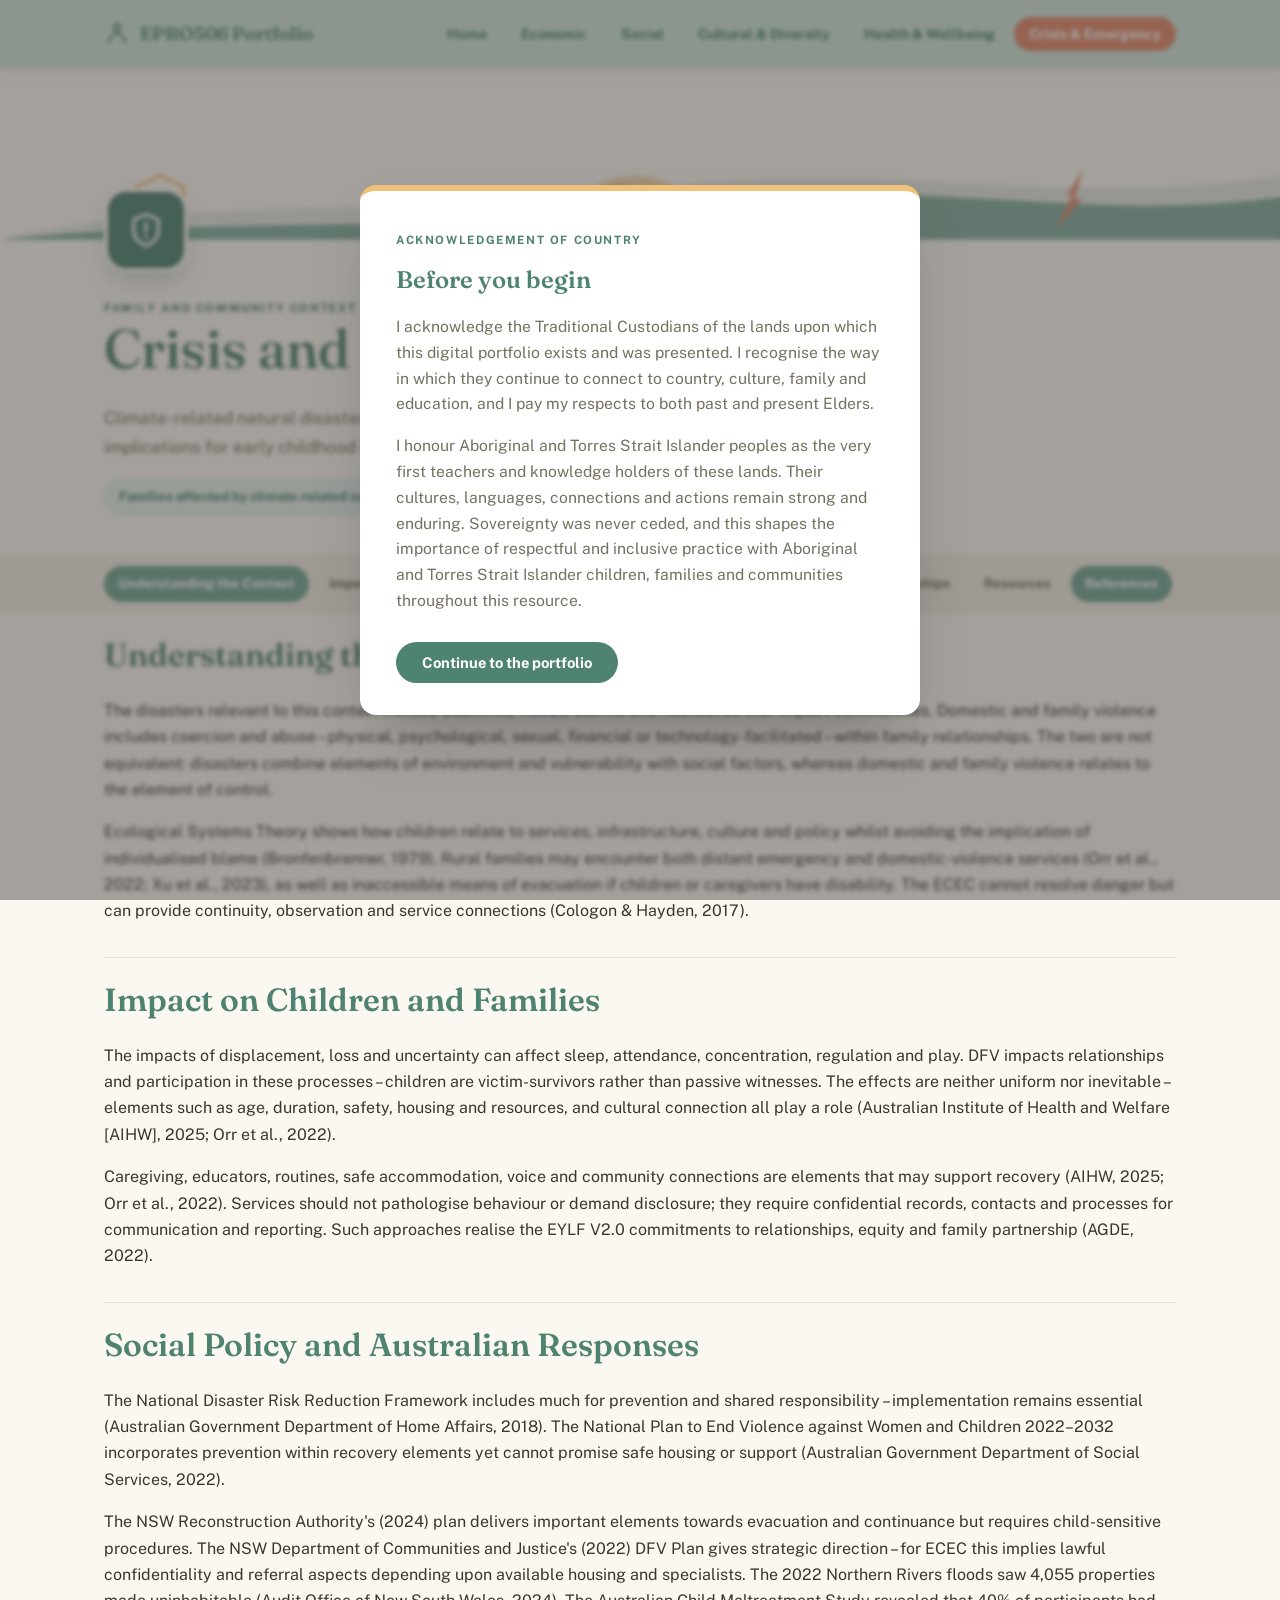
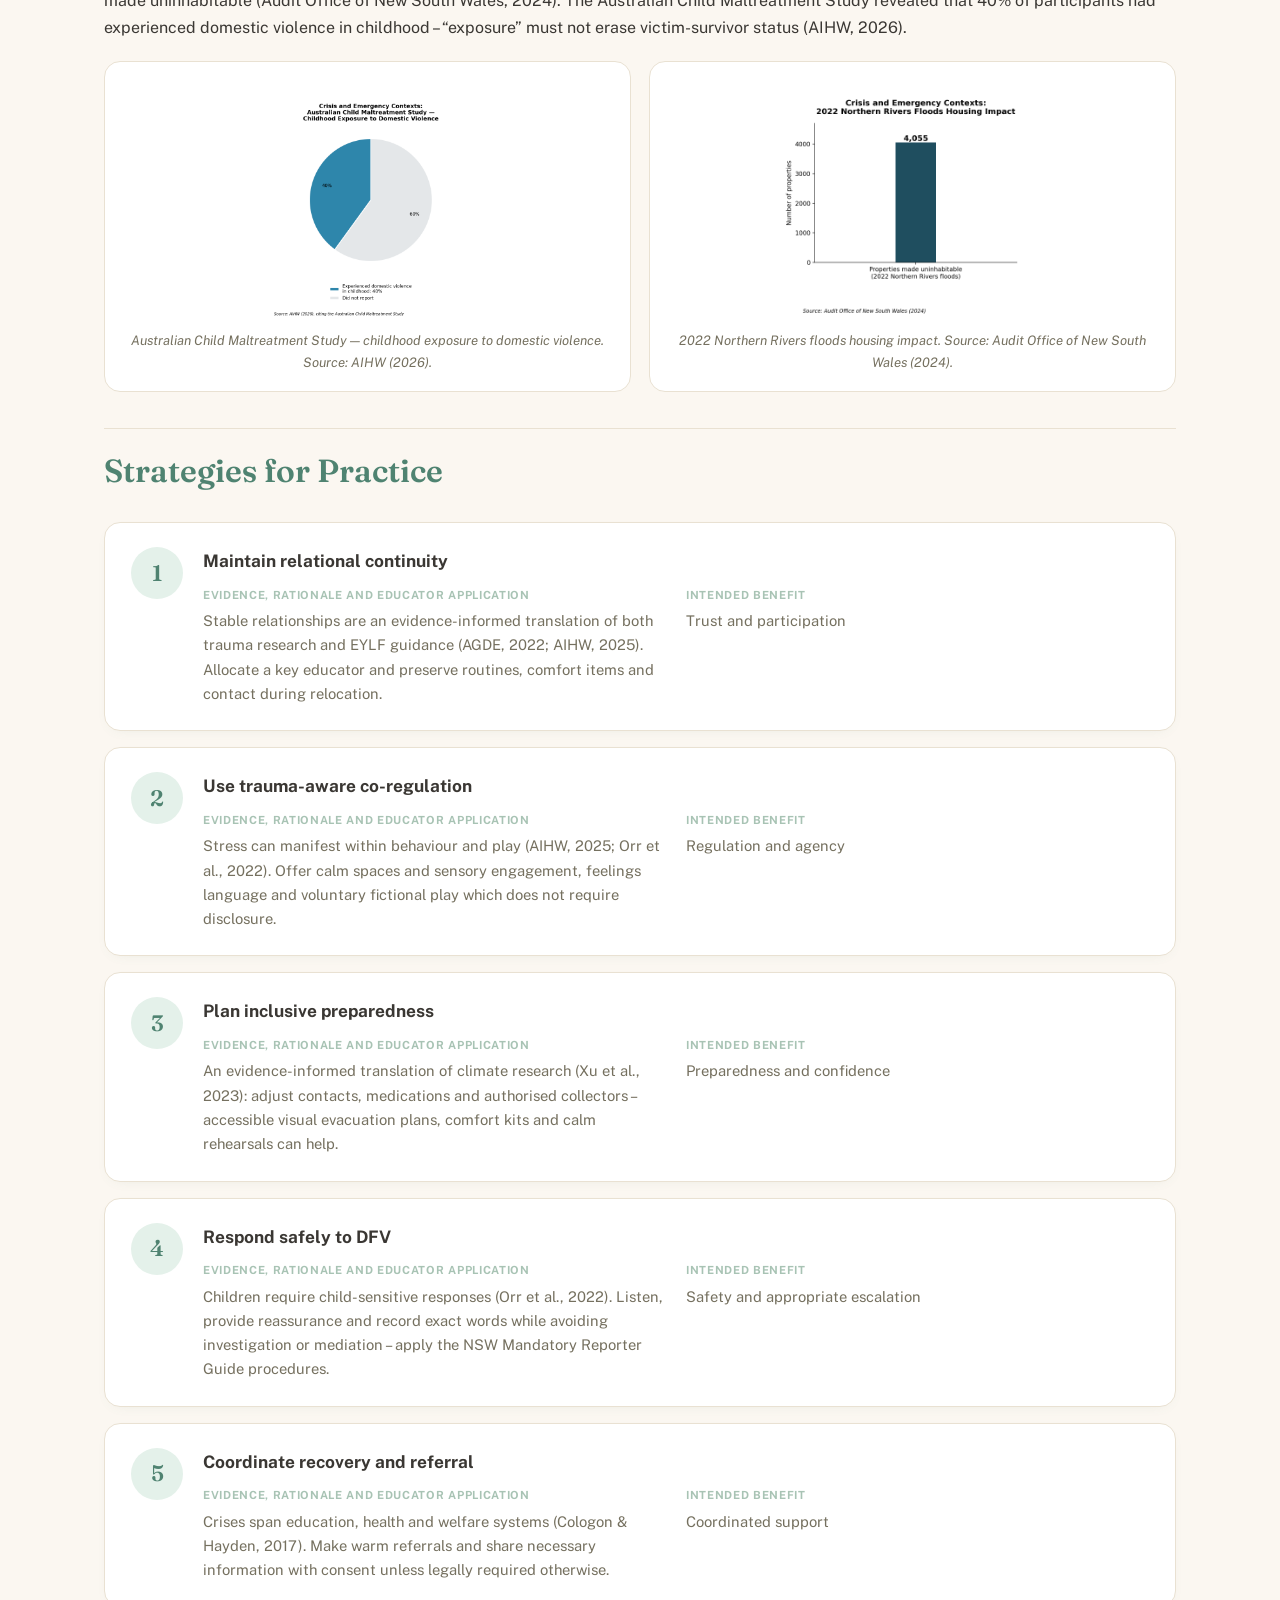
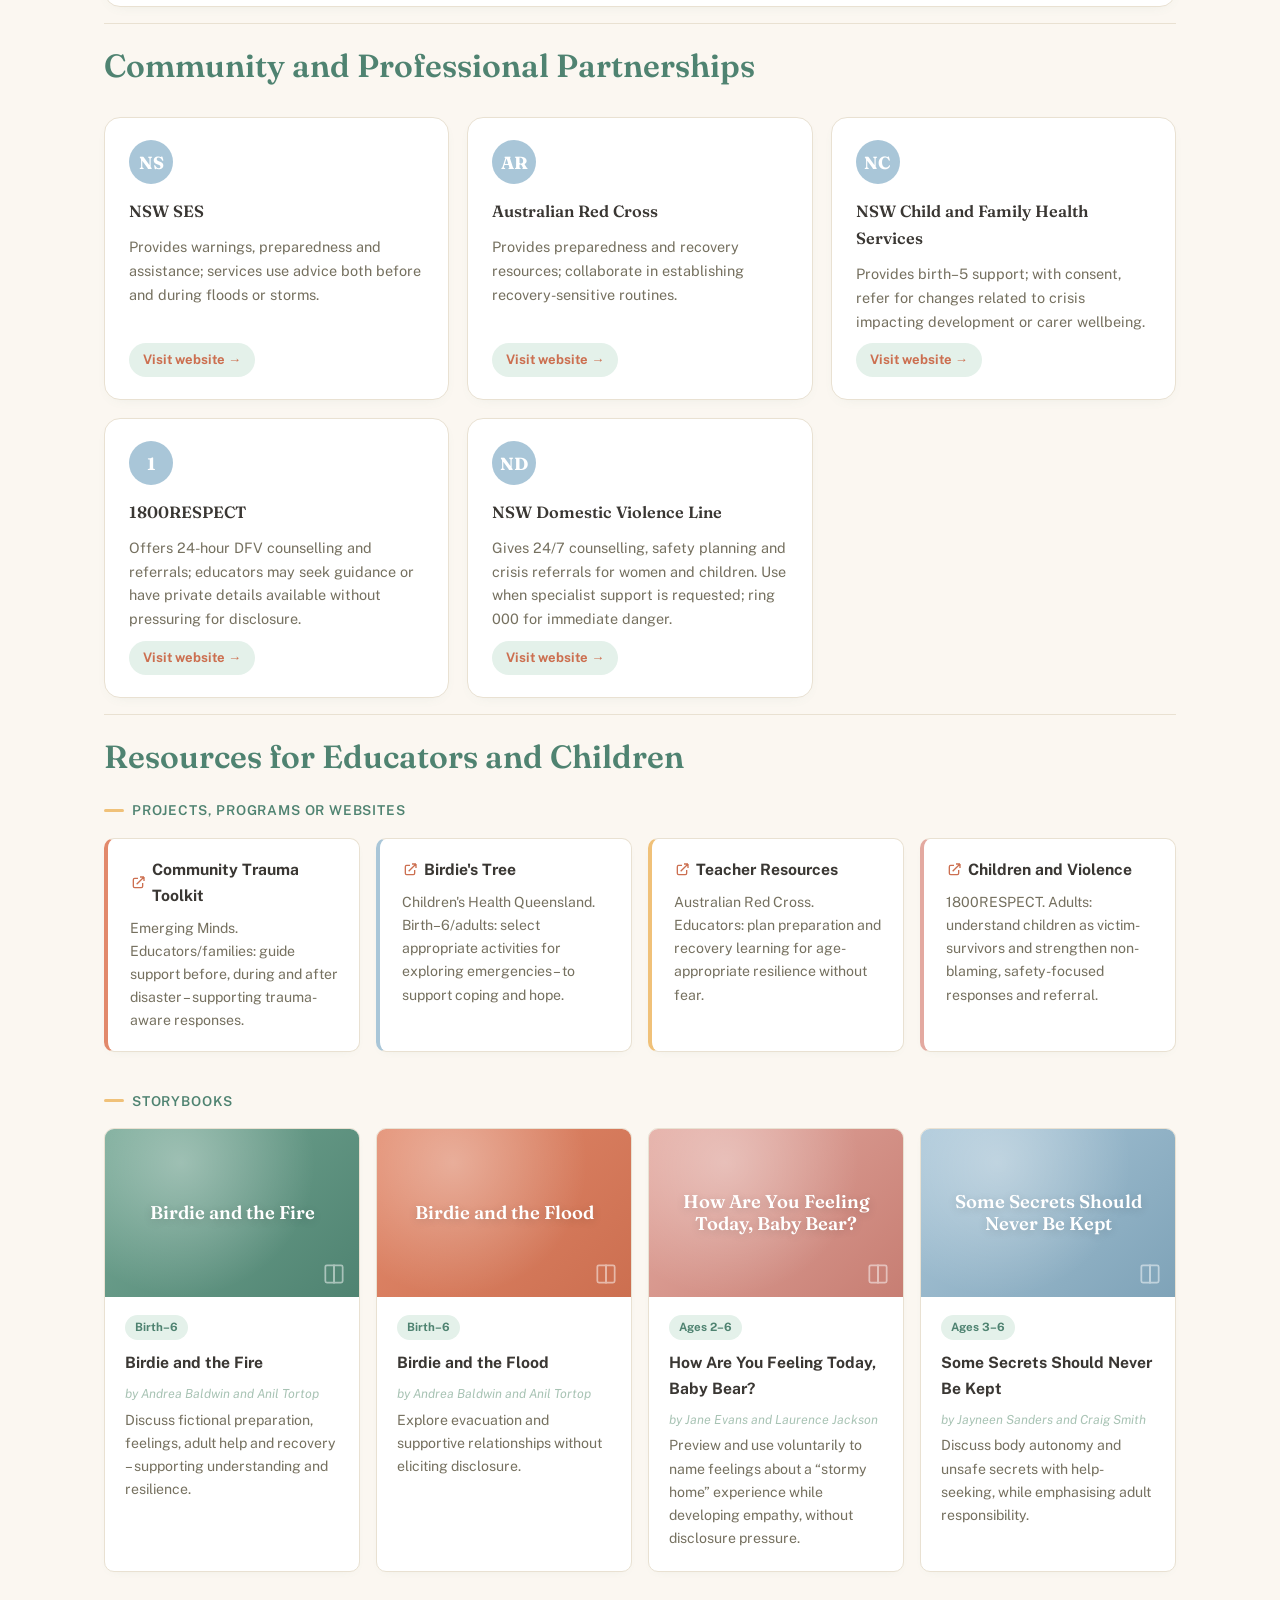
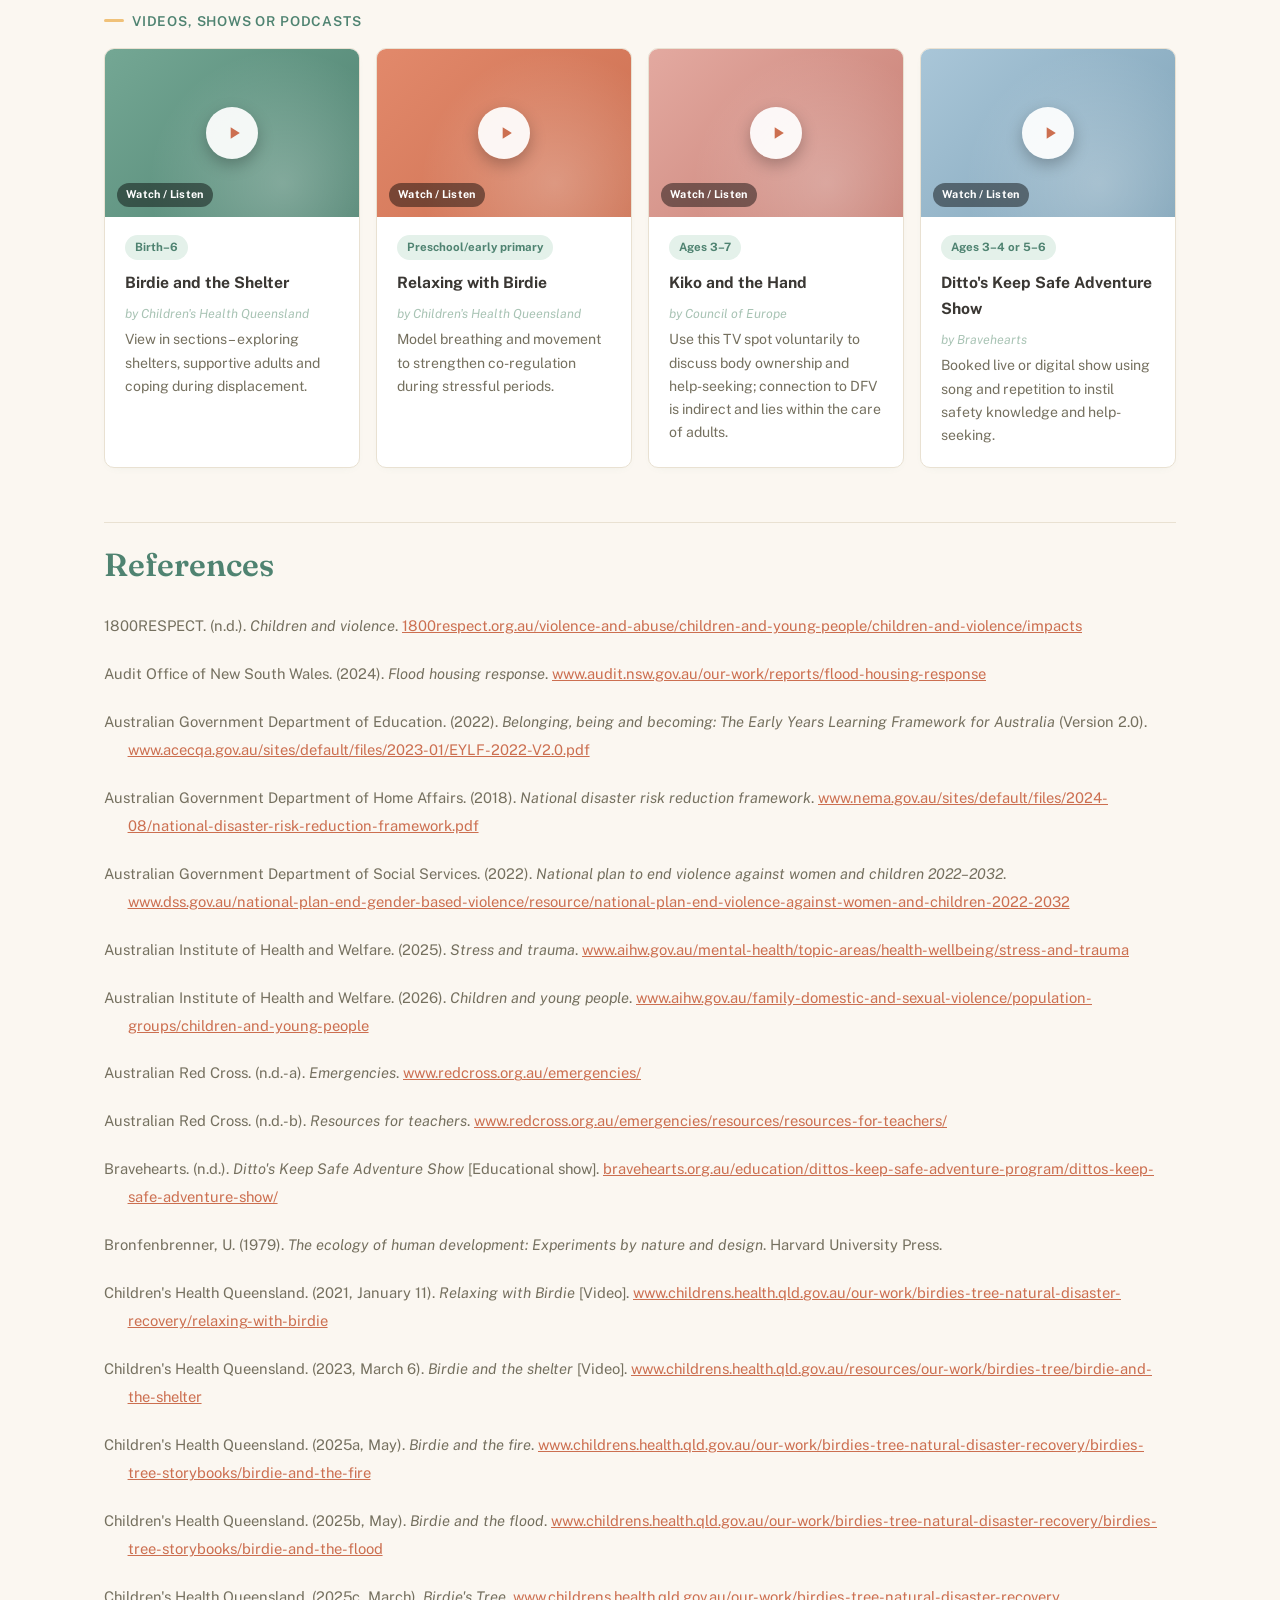
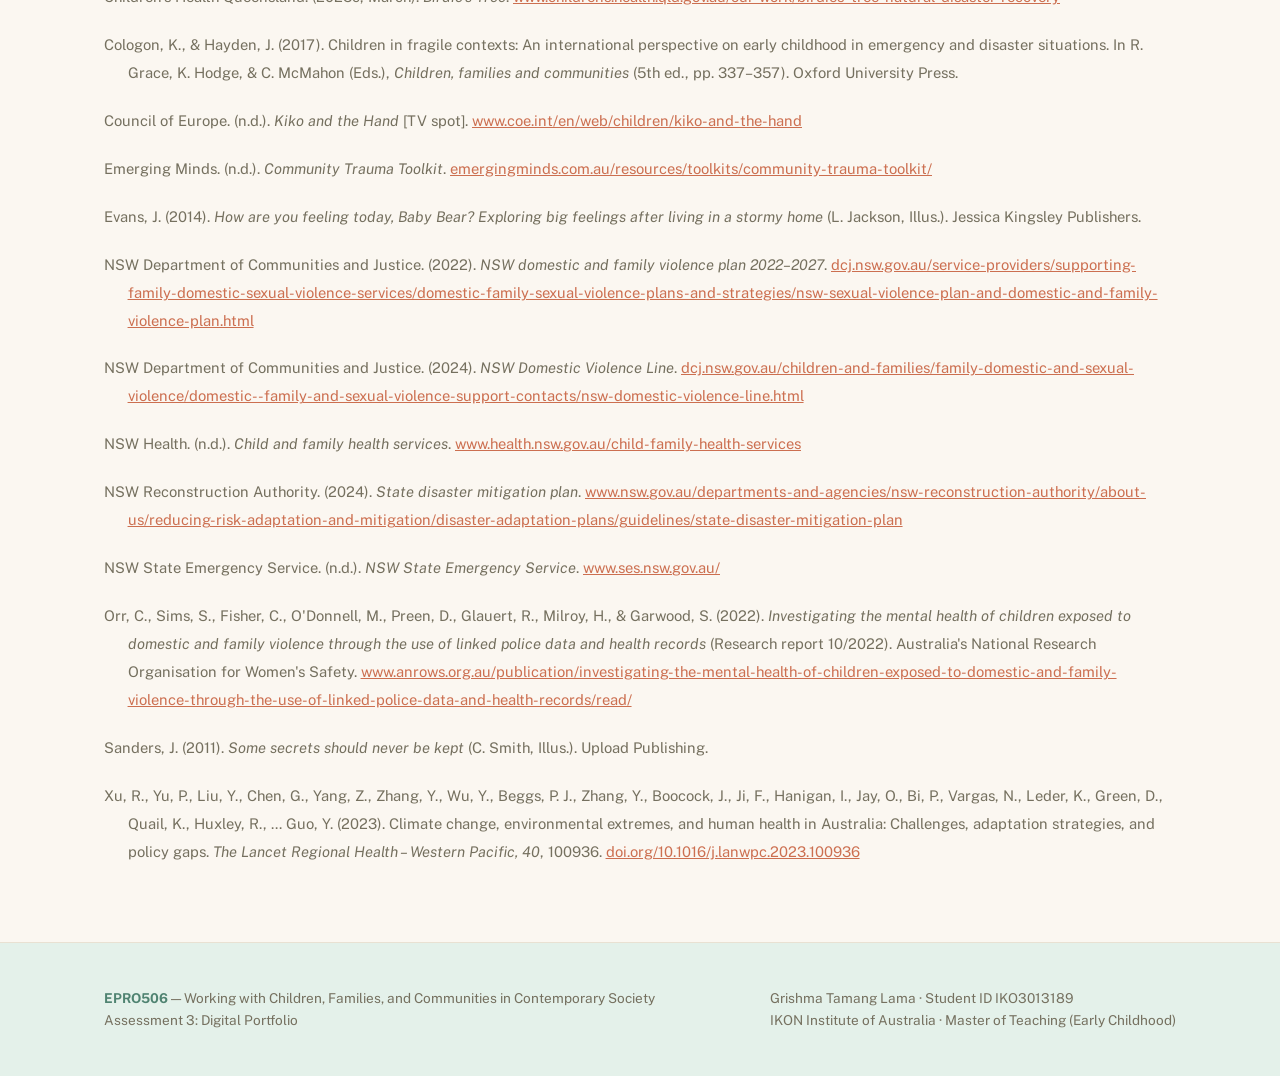
==== commit 2fab9f96: "Add files via upload" ====
--- a/crisis.html
+++ b/crisis.html
@@ -6,6 +6,7 @@
 <meta content="width=device-width, initial-scale=1.0" name="viewport"/>
 <title>Crisis and Emergency Contexts — EPRO506 Digital Portfolio</title>
 <link href="https://fonts.googleapis.com" rel="preconnect"/>
+<link crossorigin="" href="https://fonts.gstatic.com" rel="preconnect"/>
 <link href="https://fonts.googleapis.com/css2?family=Fraunces:opsz,wght@9..144,400;9..144,500;9..144,600&amp;family=Public+Sans:wght@400;500;600;700&amp;display=swap" rel="stylesheet"/>
 <link href="style.css" rel="stylesheet"/>
 <noscript><style>.reveal{opacity:1!important;transform:none!important;} .hero-anim{opacity:1!important;transform:none!important;}</style></noscript>
@@ -21,36 +22,36 @@
 <button id="ackClose">Continue to the portfolio</button>
 </div>
 </div>
-<nav class="site-nav">
+<nav aria-label="Primary navigation" class="site-nav">
 <div class="container">
 <a class="brand" href="index.html">
 <svg fill="none" stroke="currentColor" stroke-width="1.8" viewBox="0 0 24 24"><path d="M4 20c2-6 6-9 8-9s6 3 8 9" stroke-linecap="round"></path><circle cx="12" cy="6" r="3"></circle></svg>
       EPRO506 Portfolio
     </a>
-<button aria-label="Toggle menu" class="nav-toggle" id="navToggle"><span></span></button>
+<button aria-controls="navLinks" aria-expanded="false" aria-label="Toggle menu" class="nav-toggle" id="navToggle"><span></span></button>
 <ul class="nav-links" id="navLinks">
 <li><a href="index.html">Home</a></li>
 <li><a href="economic.html">Economic</a></li>
 <li><a href="social.html">Social</a></li>
 <li><a href="cultural.html">Cultural &amp; Diversity</a></li>
 <li><a href="health.html">Health &amp; Wellbeing</a></li>
-<li><a class="active" href="crisis.html">Crisis &amp; Emergency</a></li>
+<li><a aria-current="page" class="active" href="crisis.html">Crisis &amp; Emergency</a></li>
 </ul>
 </div>
 </nav>
 <main id="main">
 <div class="page-hero">
-<svg aria-hidden="true" class="page-hero-banner" preserveAspectRatio="xMidYMax slice" viewBox="0 0 1200 160" xmlns="http://www.w3.org/2000/svg">
+<svg aria-hidden="true" class="page-hero-banner" preserveaspectratio="xMidYMax slice" viewBox="0 0 1200 160" xmlns="http://www.w3.org/2000/svg">
 <path d="M0 160 C 200 112, 420 144, 620 112 C 820 84, 1000 132, 1200 100 L1200 160 Z" fill="var(--sage)" opacity="0.28"></path>
 <path d="M0 160 C 220 136, 440 156, 640 126 C 860 98, 1020 146, 1200 120 L1200 160 Z" fill="var(--primary)" opacity="0.85"></path>
 <path d="M150 100 L172 110 L172 130 C172 145 162 154 150 158 C138 154 128 145 128 130 L128 110 Z" fill="none" opacity="0.9" stroke="var(--accent-soft)" stroke-width="3"></path>
 <path d="M990 150 L1005 118 L1000 118 L1015 95 L1008 122 L1015 122 Z" fill="var(--accent)" opacity="0.85"></path>
 <g class="hero-family" opacity="0.95">
-<path d="M560 108 Q595 92 630 108 L630 118 Q595 106 560 118 Z" fill="var(--accent-soft)" opacity="0.55"/>
-<ellipse cx="580" cy="146" rx="16" ry="20" fill="var(--primary)"/>
-<circle cx="580" cy="119" r="11" fill="var(--rose)"/>
-<ellipse cx="612" cy="150" rx="11" ry="14" fill="var(--accent-soft)"/>
-<circle cx="612" cy="133" r="8" fill="#fff" opacity="0.95"/>
+<path d="M560 108 Q595 92 630 108 L630 118 Q595 106 560 118 Z" fill="var(--accent-soft)" opacity="0.55"></path>
+<ellipse cx="580" cy="146" fill="var(--primary)" rx="16" ry="20"></ellipse>
+<circle cx="580" cy="119" fill="var(--rose)" r="11"></circle>
+<ellipse cx="612" cy="150" fill="var(--accent-soft)" rx="11" ry="14"></ellipse>
+<circle cx="612" cy="133" fill="#fff" opacity="0.95" r="8"></circle>
 </g>
 </svg>
 <div class="container">
@@ -59,7 +60,7 @@
 <svg fill="none" stroke="currentColor" stroke-width="1.6" viewBox="0 0 24 24"><path d="M12 3l7 3v6c0 4.5-3 7.5-7 9-4-1.5-7-4.5-7-9V6l7-3z" stroke-linejoin="round"></path><path d="M12 8v5M12 16v.5" stroke-linecap="round"></path></svg>
 </div>
 <span class="eyebrow">Family and Community Context</span>
-<h1>Crisis and Emergency Contexts</h1>
+<h1 tabindex="-1">Crisis and Emergency Contexts</h1>
 <p class="lead">Climate-related natural disasters and domestic and family violence, and their implications for early childhood education and care.</p>
 <div class="family-tags">
 <span class="family-tag">Families affected by climate-related natural disasters</span>
@@ -88,7 +89,7 @@
 <section class="section reveal" id="impact">
 <h2>Impact on Children and Families</h2>
 <p>The impacts of displacement, loss and uncertainty can affect sleep, attendance, concentration, regulation and play. DFV impacts relationships and participation in these processes – children are victim-survivors rather than passive witnesses. The effects are neither uniform nor inevitable – elements such as age, duration, safety, housing and resources, and cultural connection all play a role (Australian Institute of Health and Welfare [AIHW], 2025; Orr et al., 2022).</p>
-<p>Caregiving, educators, routines, safe accommodation, voice and community connections are elements that may support recovery (AIHW, 2025; Orr et al., 2022). Services should not pathologise behaviour or demand disclosure; they require confidential records, contacts and processes for communication and reporting. Such approaches realise the EYLF V2.0 commitments to relationships, equity and family partnership (ACECQA, 2022).</p>
+<p>Caregiving, educators, routines, safe accommodation, voice and community connections are elements that may support recovery (AIHW, 2025; Orr et al., 2022). Services should not pathologise behaviour or demand disclosure; they require confidential records, contacts and processes for communication and reporting. Such approaches realise the EYLF V2.0 commitments to relationships, equity and family partnership (AGDE, 2022).</p>
 </section>
 <section class="section reveal" id="policy">
 <h2>Social Policy and Australian Responses</h2>
@@ -107,59 +108,59 @@
 </section>
 <section class="section reveal" id="strategies">
 <h2>Strategies for Practice</h2>
-<div class="strategy-list"><div class="strategy-card"><div class="strategy-num">1</div><div class="strategy-body"><h4>Maintain relational continuity</h4><div class="strategy-grid-inner"><div class="strategy-col"><span class="label">Evidence, rationale and educator application</span><p>Stable relationships are an evidence-informed translation of both trauma research and EYLF guidance (ACECQA, 2022; AIHW, 2025). Allocate a key educator and preserve routines, comfort items and contact during relocation.</p></div><div class="strategy-col"><span class="label">Intended benefit</span><p>Trust and participation</p></div></div></div></div><div class="strategy-card"><div class="strategy-num">2</div><div class="strategy-body"><h4>Use trauma-aware co-regulation</h4><div class="strategy-grid-inner"><div class="strategy-col"><span class="label">Evidence, rationale and educator application</span><p>Stress can manifest within behaviour and play (AIHW, 2025; Orr et al., 2022). Offer calm spaces and sensory engagement, feelings language and voluntary fictional play which does not require disclosure.</p></div><div class="strategy-col"><span class="label">Intended benefit</span><p>Regulation and agency</p></div></div></div></div><div class="strategy-card"><div class="strategy-num">3</div><div class="strategy-body"><h4>Plan inclusive preparedness</h4><div class="strategy-grid-inner"><div class="strategy-col"><span class="label">Evidence, rationale and educator application</span><p>An evidence-informed translation of climate research (Xu et al., 2023): adjust contacts, medications and authorised collectors – accessible visual evacuation plans, comfort kits and calm rehearsals can help.</p></div><div class="strategy-col"><span class="label">Intended benefit</span><p>Preparedness and confidence</p></div></div></div></div><div class="strategy-card"><div class="strategy-num">4</div><div class="strategy-body"><h4>Respond safely to DFV</h4><div class="strategy-grid-inner"><div class="strategy-col"><span class="label">Evidence, rationale and educator application</span><p>Children require child-sensitive responses (Orr et al., 2022). Listen, provide reassurance and record exact words while avoiding investigation or mediation – apply the NSW Mandatory Reporter Guide procedures.</p></div><div class="strategy-col"><span class="label">Intended benefit</span><p>Safety and appropriate escalation</p></div></div></div></div><div class="strategy-card"><div class="strategy-num">5</div><div class="strategy-body"><h4>Coordinate recovery and referral</h4><div class="strategy-grid-inner"><div class="strategy-col"><span class="label">Evidence, rationale and educator application</span><p>Crises span education, health and welfare systems (Cologon &amp; Hayden, 2017). Make warm referrals and share necessary information with consent unless legally required otherwise.</p></div><div class="strategy-col"><span class="label">Intended benefit</span><p>Coordinated support</p></div></div></div></div></div>
+<div class="strategy-list"><div class="strategy-card"><div class="strategy-num">1</div><div class="strategy-body"><h3>Maintain relational continuity</h3><div class="strategy-grid-inner"><div class="strategy-col"><span class="label">Evidence, rationale and educator application</span><p>Stable relationships are an evidence-informed translation of both trauma research and EYLF guidance (AGDE, 2022; AIHW, 2025). Allocate a key educator and preserve routines, comfort items and contact during relocation.</p></div><div class="strategy-col"><span class="label">Intended benefit</span><p>Trust and participation</p></div></div></div></div><div class="strategy-card"><div class="strategy-num">2</div><div class="strategy-body"><h3>Use trauma-aware co-regulation</h3><div class="strategy-grid-inner"><div class="strategy-col"><span class="label">Evidence, rationale and educator application</span><p>Stress can manifest within behaviour and play (AIHW, 2025; Orr et al., 2022). Offer calm spaces and sensory engagement, feelings language and voluntary fictional play which does not require disclosure.</p></div><div class="strategy-col"><span class="label">Intended benefit</span><p>Regulation and agency</p></div></div></div></div><div class="strategy-card"><div class="strategy-num">3</div><div class="strategy-body"><h3>Plan inclusive preparedness</h3><div class="strategy-grid-inner"><div class="strategy-col"><span class="label">Evidence, rationale and educator application</span><p>An evidence-informed translation of climate research (Xu et al., 2023): adjust contacts, medications and authorised collectors – accessible visual evacuation plans, comfort kits and calm rehearsals can help.</p></div><div class="strategy-col"><span class="label">Intended benefit</span><p>Preparedness and confidence</p></div></div></div></div><div class="strategy-card"><div class="strategy-num">4</div><div class="strategy-body"><h3>Respond safely to DFV</h3><div class="strategy-grid-inner"><div class="strategy-col"><span class="label">Evidence, rationale and educator application</span><p>Children require child-sensitive responses (Orr et al., 2022). Listen, provide reassurance and record exact words while avoiding investigation or mediation – apply the NSW Mandatory Reporter Guide procedures.</p></div><div class="strategy-col"><span class="label">Intended benefit</span><p>Safety and appropriate escalation</p></div></div></div></div><div class="strategy-card"><div class="strategy-num">5</div><div class="strategy-body"><h3>Coordinate recovery and referral</h3><div class="strategy-grid-inner"><div class="strategy-col"><span class="label">Evidence, rationale and educator application</span><p>Crises span education, health and welfare systems (Cologon &amp; Hayden, 2017). Make warm referrals and share necessary information with consent unless legally required otherwise.</p></div><div class="strategy-col"><span class="label">Intended benefit</span><p>Coordinated support</p></div></div></div></div></div>
 </section>
 <section class="section reveal" id="partnerships">
 <h2>Community and Professional Partnerships</h2>
-<div class="partner-grid"><div class="partner-card"><div class="partner-avatar">NS</div><h4>NSW SES</h4><p>Provides warnings, preparedness and assistance; services use advice both before and during floods or storms.</p><a class="partner-link" href="https://www.ses.nsw.gov.au/" rel="noopener" target="_blank">Visit website →</a></div><div class="partner-card"><div class="partner-avatar">AR</div><h4>Australian Red Cross</h4><p>Provides preparedness and recovery resources; collaborate in establishing recovery-sensitive routines.</p><a class="partner-link" href="https://www.redcross.org.au/emergencies/" rel="noopener" target="_blank">Visit website →</a></div><div class="partner-card"><div class="partner-avatar">NC</div><h4>NSW Child and Family Health Services</h4><p>Provides birth–5 support; with consent, refer for changes related to crisis impacting development or carer wellbeing.</p><a class="partner-link" href="https://www.health.nsw.gov.au/child-family-health-services" rel="noopener" target="_blank">Visit website →</a></div><div class="partner-card"><div class="partner-avatar">1</div><h4>1800RESPECT</h4><p>Offers 24-hour DFV counselling and referrals; educators may seek guidance or have private details available without pressuring for disclosure.</p><a class="partner-link" href="https://1800respect.org.au/" rel="noopener" target="_blank">Visit website →</a></div><div class="partner-card"><div class="partner-avatar">ND</div><h4>NSW Domestic Violence Line</h4><p>Gives 24/7 counselling, safety planning and crisis referrals for women and children. Use when specialist support is requested; ring 000 for immediate danger.</p><a class="partner-link" href="https://dcj.nsw.gov.au/children-and-families/family-domestic-and-sexual-violence/domestic--family-and-sexual-violence-support-contacts/nsw-domestic-violence-line.html" rel="noopener" target="_blank">Visit website →</a></div></div>
+<div class="partner-grid"><div class="partner-card"><div class="partner-avatar">NS</div><h3>NSW SES</h3><p>Provides warnings, preparedness and assistance; services use advice both before and during floods or storms.</p><a aria-label="Visit NSW SES website (opens in a new tab)" class="partner-link" href="https://www.ses.nsw.gov.au/" rel="noopener" target="_blank">Visit website →</a></div><div class="partner-card"><div class="partner-avatar">AR</div><h3>Australian Red Cross</h3><p>Provides preparedness and recovery resources; collaborate in establishing recovery-sensitive routines.</p><a aria-label="Visit Australian Red Cross website (opens in a new tab)" class="partner-link" href="https://www.redcross.org.au/emergencies/" rel="noopener" target="_blank">Visit website →</a></div><div class="partner-card"><div class="partner-avatar">NC</div><h3>NSW Child and Family Health Services</h3><p>Provides birth–5 support; with consent, refer for changes related to crisis impacting development or carer wellbeing.</p><a aria-label="Visit NSW Child and Family Health Services website (opens in a new tab)" class="partner-link" href="https://www.health.nsw.gov.au/child-family-health-services" rel="noopener" target="_blank">Visit website →</a></div><div class="partner-card"><div class="partner-avatar">1</div><h3>1800RESPECT</h3><p>Offers 24-hour DFV counselling and referrals; educators may seek guidance or have private details available without pressuring for disclosure.</p><a aria-label="Visit 1800RESPECT website (opens in a new tab)" class="partner-link" href="https://1800respect.org.au/" rel="noopener" target="_blank">Visit website →</a></div><div class="partner-card"><div class="partner-avatar">ND</div><h3>NSW Domestic Violence Line</h3><p>Gives 24/7 counselling, safety planning and crisis referrals for women and children. Use when specialist support is requested; ring 000 for immediate danger.</p><a aria-label="Visit NSW Domestic Violence Line website (opens in a new tab)" class="partner-link" href="https://dcj.nsw.gov.au/children-and-families/family-domestic-and-sexual-violence/domestic--family-and-sexual-violence-support-contacts/nsw-domestic-violence-line.html" rel="noopener" target="_blank">Visit website →</a></div></div>
 </section>
 <section class="section reveal" id="resources">
 <h2>Resources for Educators and Children</h2>
 <div class="resource-group">
-<h4>Projects, Programs or Websites</h4>
+<h3>Projects, Programs or Websites</h3>
 <div class="resource-grid"><div class="resource-card"><a class="title-link" href="https://emergingminds.com.au/resources/toolkits/community-trauma-toolkit/" rel="noopener" target="_blank">Community Trauma Toolkit</a><p>Emerging Minds. Educators/families: guide support before, during and after disaster – supporting trauma-aware responses.</p></div><div class="resource-card"><a class="title-link" href="https://www.childrens.health.qld.gov.au/our-work/birdies-tree-natural-disaster-recovery" rel="noopener" target="_blank">Birdie's Tree</a><p>Children's Health Queensland. Birth–6/adults: select appropriate activities for exploring emergencies – to support coping and hope.</p></div><div class="resource-card"><a class="title-link" href="https://www.redcross.org.au/emergencies/resources/resources-for-teachers/" rel="noopener" target="_blank">Teacher Resources</a><p>Australian Red Cross. Educators: plan preparation and recovery learning for age-appropriate resilience without fear.</p></div><div class="resource-card"><a class="title-link" href="https://1800respect.org.au/violence-and-abuse/children-and-young-people/children-and-violence/impacts" rel="noopener" target="_blank">Children and Violence</a><p>1800RESPECT. Adults: understand children as victim-survivors and strengthen non-blaming, safety-focused responses and referral.</p></div></div>
 </div>
 <div class="resource-group">
-<h4>Storybooks</h4>
-<div class="resource-grid"><div class="resource-card poster-card"><a class="poster-cover grad-1" href="https://www.childrens.health.qld.gov.au/our-work/birdies-tree-natural-disaster-recovery/birdies-tree-storybooks/birdie-and-the-fire" rel="noopener" target="_blank"><span class="poster-title">Birdie and the Fire</span><svg class="book-icon" fill="none" height="24" stroke="white" stroke-width="1.6" viewBox="0 0 24 24" width="24"><path d="M4 5.5C4 4.7 4.7 4 5.5 4H12v16H5.5A1.5 1.5 0 0 1 4 18.5V5.5Z"></path><path d="M20 5.5C20 4.7 19.3 4 18.5 4H12v16h6.5a1.5 1.5 0 0 0 1.5-1.5V5.5Z"></path></svg></a><div class="poster-body"><span class="age-badge">Birth–6</span><a class="title-link" href="https://www.childrens.health.qld.gov.au/our-work/birdies-tree-natural-disaster-recovery/birdies-tree-storybooks/birdie-and-the-fire" rel="noopener" target="_blank">Birdie and the Fire</a><p><span class="byline">by Andrea Baldwin and Anil Tortop</span> Discuss fictional preparation, feelings, adult help and recovery – supporting understanding and resilience.</p></div></div><div class="resource-card poster-card"><a class="poster-cover grad-2" href="https://www.childrens.health.qld.gov.au/our-work/birdies-tree-natural-disaster-recovery/birdies-tree/storybooks/birdie-and-the-flood" rel="noopener" target="_blank"><span class="poster-title">Birdie and the Flood</span><svg class="book-icon" fill="none" height="24" stroke="white" stroke-width="1.6" viewBox="0 0 24 24" width="24"><path d="M4 5.5C4 4.7 4.7 4 5.5 4H12v16H5.5A1.5 1.5 0 0 1 4 18.5V5.5Z"></path><path d="M20 5.5C20 4.7 19.3 4 18.5 4H12v16h6.5a1.5 1.5 0 0 0 1.5-1.5V5.5Z"></path></svg></a><div class="poster-body"><span class="age-badge">Birth–6</span><a class="title-link" href="https://www.childrens.health.qld.gov.au/our-work/birdies-tree-natural-disaster-recovery/birdies-tree/storybooks/birdie-and-the-flood" rel="noopener" target="_blank">Birdie and the Flood</a><p><span class="byline">by Andrea Baldwin and Anil Tortop</span> Explore evacuation and supportive relationships without eliciting disclosure.</p></div></div><div class="resource-card poster-card"><a class="poster-cover grad-3" href="https://uk.jkp.com/products/how-are-you-feeling-today-baby-bear" rel="noopener" target="_blank"><span class="poster-title">How Are You Feeling Today, Baby Bear?</span><svg class="book-icon" fill="none" height="24" stroke="white" stroke-width="1.6" viewBox="0 0 24 24" width="24"><path d="M4 5.5C4 4.7 4.7 4 5.5 4H12v16H5.5A1.5 1.5 0 0 1 4 18.5V5.5Z"></path><path d="M20 5.5C20 4.7 19.3 4 18.5 4H12v16h6.5a1.5 1.5 0 0 0 1.5-1.5V5.5Z"></path></svg></a><div class="poster-body"><span class="age-badge">Ages 2–6</span><a class="title-link" href="https://uk.jkp.com/products/how-are-you-feeling-today-baby-bear" rel="noopener" target="_blank">How Are You Feeling Today, Baby Bear?</a><p><span class="byline">by Jane Evans and Laurence Jackson</span> Preview and use voluntarily to name feelings about a “stormy home” experience while developing empathy, without disclosure pressure.</p></div></div><div class="resource-card poster-card"><a class="poster-cover grad-4" href="https://www.simonandschuster.com.au/books/Some-Secrets-Should-Never-Be-Kept/Jayneen-Sanders/9780646546230" rel="noopener" target="_blank"><span class="poster-title">Some Secrets Should Never Be Kept</span><svg class="book-icon" fill="none" height="24" stroke="white" stroke-width="1.6" viewBox="0 0 24 24" width="24"><path d="M4 5.5C4 4.7 4.7 4 5.5 4H12v16H5.5A1.5 1.5 0 0 1 4 18.5V5.5Z"></path><path d="M20 5.5C20 4.7 19.3 4 18.5 4H12v16h6.5a1.5 1.5 0 0 0 1.5-1.5V5.5Z"></path></svg></a><div class="poster-body"><span class="age-badge">Ages 3–6</span><a class="title-link" href="https://www.simonandschuster.com.au/books/Some-Secrets-Should-Never-Be-Kept/Jayneen-Sanders/9780646546230" rel="noopener" target="_blank">Some Secrets Should Never Be Kept</a><p><span class="byline">by Jayneen Sanders and Craig Smith</span> Discuss body autonomy and unsafe secrets with help-seeking, while emphasising adult responsibility.</p></div></div></div>
+<h3>Storybooks</h3>
+<div class="resource-grid"><div class="resource-card poster-card"><div class="poster-cover grad-1"><span class="poster-title">Birdie and the Fire</span><svg class="book-icon" fill="none" height="24" stroke="white" stroke-width="1.6" viewBox="0 0 24 24" width="24"><path d="M4 5.5C4 4.7 4.7 4 5.5 4H12v16H5.5A1.5 1.5 0 0 1 4 18.5V5.5Z"></path><path d="M20 5.5C20 4.7 19.3 4 18.5 4H12v16h6.5a1.5 1.5 0 0 0 1.5-1.5V5.5Z"></path></svg></div><div class="poster-body"><span class="age-badge">Birth–6</span><a aria-label="Read Birdie and the Fire (opens in a new tab)" class="title-link" href="https://www.childrens.health.qld.gov.au/our-work/birdies-tree-natural-disaster-recovery/birdies-tree-storybooks/birdie-and-the-fire" rel="noopener" target="_blank">Birdie and the Fire</a><p><span class="byline">by Andrea Baldwin and Anil Tortop</span> Discuss fictional preparation, feelings, adult help and recovery – supporting understanding and resilience.</p></div></div><div class="resource-card poster-card"><div class="poster-cover grad-2"><span class="poster-title">Birdie and the Flood</span><svg class="book-icon" fill="none" height="24" stroke="white" stroke-width="1.6" viewBox="0 0 24 24" width="24"><path d="M4 5.5C4 4.7 4.7 4 5.5 4H12v16H5.5A1.5 1.5 0 0 1 4 18.5V5.5Z"></path><path d="M20 5.5C20 4.7 19.3 4 18.5 4H12v16h6.5a1.5 1.5 0 0 0 1.5-1.5V5.5Z"></path></svg></div><div class="poster-body"><span class="age-badge">Birth–6</span><a aria-label="Read Birdie and the Flood (opens in a new tab)" class="title-link" href="https://www.childrens.health.qld.gov.au/our-work/birdies-tree-natural-disaster-recovery/birdies-tree-storybooks/birdie-and-the-flood" rel="noopener" target="_blank">Birdie and the Flood</a><p><span class="byline">by Andrea Baldwin and Anil Tortop</span> Explore evacuation and supportive relationships without eliciting disclosure.</p></div></div><div class="resource-card poster-card"><div class="poster-cover grad-3"><span class="poster-title">How Are You Feeling Today, Baby Bear?</span><svg class="book-icon" fill="none" height="24" stroke="white" stroke-width="1.6" viewBox="0 0 24 24" width="24"><path d="M4 5.5C4 4.7 4.7 4 5.5 4H12v16H5.5A1.5 1.5 0 0 1 4 18.5V5.5Z"></path><path d="M20 5.5C20 4.7 19.3 4 18.5 4H12v16h6.5a1.5 1.5 0 0 0 1.5-1.5V5.5Z"></path></svg></div><div class="poster-body"><span class="age-badge">Ages 2–6</span><a aria-label="Read How Are You Feeling Today, Baby Bear? (opens in a new tab)" class="title-link" href="https://uk.jkp.com/products/how-are-you-feeling-today-baby-bear" rel="noopener" target="_blank">How Are You Feeling Today, Baby Bear?</a><p><span class="byline">by Jane Evans and Laurence Jackson</span> Preview and use voluntarily to name feelings about a “stormy home” experience while developing empathy, without disclosure pressure.</p></div></div><div class="resource-card poster-card"><div class="poster-cover grad-4"><span class="poster-title">Some Secrets Should Never Be Kept</span><svg class="book-icon" fill="none" height="24" stroke="white" stroke-width="1.6" viewBox="0 0 24 24" width="24"><path d="M4 5.5C4 4.7 4.7 4 5.5 4H12v16H5.5A1.5 1.5 0 0 1 4 18.5V5.5Z"></path><path d="M20 5.5C20 4.7 19.3 4 18.5 4H12v16h6.5a1.5 1.5 0 0 0 1.5-1.5V5.5Z"></path></svg></div><div class="poster-body"><span class="age-badge">Ages 3–6</span><a aria-label="Read Some Secrets Should Never Be Kept (opens in a new tab)" class="title-link" href="https://www.simonandschuster.com.au/books/Some-Secrets-Should-Never-Be-Kept/Jayneen-Sanders/9780646546230" rel="noopener" target="_blank">Some Secrets Should Never Be Kept</a><p><span class="byline">by Jayneen Sanders and Craig Smith</span> Discuss body autonomy and unsafe secrets with help-seeking, while emphasising adult responsibility.</p></div></div></div>
 </div>
 <div class="resource-group">
-<h4>Videos, Shows or Podcasts</h4>
-<div class="resource-grid"><div class="resource-card poster-card"><a class="video-cover-illustrated grad-1" href="https://www.childrens.health.qld.gov.au/resources/our-work/birdies-tree/birdie-and-the-shelter" rel="noopener" target="_blank"><span class="play-btn"><svg fill="currentColor" height="20" viewBox="0 0 24 24" width="20"><path d="M8 5v14l11-7z"></path></svg></span><span class="provider-tag">Watch / Listen</span></a><div class="poster-body"><span class="age-badge">Birth–6</span><a class="title-link" href="https://www.childrens.health.qld.gov.au/resources/our-work/birdies-tree/birdie-and-the-shelter" rel="noopener" target="_blank">Birdie and the Shelter</a><p><span class="byline">by Children's Health Queensland</span> View in sections – exploring shelters, supportive adults and coping during displacement.</p></div></div><div class="resource-card poster-card"><a class="video-cover-illustrated grad-2" href="https://www.childrens.health.qld.gov.au/our-work/birdies-tree-natural-disaster-recovery/relaxing-with-birdie" rel="noopener" target="_blank"><span class="play-btn"><svg fill="currentColor" height="20" viewBox="0 0 24 24" width="20"><path d="M8 5v14l11-7z"></path></svg></span><span class="provider-tag">Watch / Listen</span></a><div class="poster-body"><span class="age-badge">Preschool/early primary</span><a class="title-link" href="https://www.childrens.health.qld.gov.au/our-work/birdies-tree-natural-disaster-recovery/relaxing-with-birdie" rel="noopener" target="_blank">Relaxing with Birdie</a><p><span class="byline">by Children's Health Queensland</span> Model breathing and movement to strengthen co-regulation during stressful periods.</p></div></div><div class="resource-card poster-card"><a class="video-cover-illustrated grad-3" href="https://www.coe.int/en/web/children/kiko-and-the-hand" rel="noopener" target="_blank"><span class="play-btn"><svg fill="currentColor" height="20" viewBox="0 0 24 24" width="20"><path d="M8 5v14l11-7z"></path></svg></span><span class="provider-tag">Watch / Listen</span></a><div class="poster-body"><span class="age-badge">Ages 3–7</span><a class="title-link" href="https://www.coe.int/en/web/children/kiko-and-the-hand" rel="noopener" target="_blank">Kiko and the Hand</a><p><span class="byline">by Council of Europe</span> Use this TV spot voluntarily to discuss body ownership and help-seeking; connection to DFV is indirect and lies within the care of adults.</p></div></div><div class="resource-card poster-card"><a class="video-cover-illustrated grad-4" href="https://bravehearts.org.au/education/dittos-keep-safe-adventure-program/dittos-keep-safe-adventure-show/" rel="noopener" target="_blank"><span class="play-btn"><svg fill="currentColor" height="20" viewBox="0 0 24 24" width="20"><path d="M8 5v14l11-7z"></path></svg></span><span class="provider-tag">Watch / Listen</span></a><div class="poster-body"><span class="age-badge">Ages 3–4 or 5–6</span><a class="title-link" href="https://bravehearts.org.au/education/dittos-keep-safe-adventure-program/dittos-keep-safe-adventure-show/" rel="noopener" target="_blank">Ditto's Keep Safe Adventure Show</a><p><span class="byline">by Bravehearts</span> Booked live or digital show using song and repetition to instil safety knowledge and help-seeking.</p></div></div></div>
+<h3>Videos, Shows or Podcasts</h3>
+<div class="resource-grid"><div class="resource-card poster-card"><div class="video-cover-illustrated grad-1"><span class="play-btn"><svg fill="currentColor" height="20" viewBox="0 0 24 24" width="20"><path d="M8 5v14l11-7z"></path></svg></span><span class="provider-tag">Watch / Listen</span></div><div class="poster-body"><span class="age-badge">Birth–6</span><a aria-label="Watch or listen to Birdie and the Shelter (opens in a new tab)" class="title-link" href="https://www.childrens.health.qld.gov.au/resources/our-work/birdies-tree/birdie-and-the-shelter" rel="noopener" target="_blank">Birdie and the Shelter</a><p><span class="byline">by Children's Health Queensland</span> View in sections – exploring shelters, supportive adults and coping during displacement.</p></div></div><div class="resource-card poster-card"><div class="video-cover-illustrated grad-2"><span class="play-btn"><svg fill="currentColor" height="20" viewBox="0 0 24 24" width="20"><path d="M8 5v14l11-7z"></path></svg></span><span class="provider-tag">Watch / Listen</span></div><div class="poster-body"><span class="age-badge">Preschool/early primary</span><a aria-label="Watch or listen to Relaxing with Birdie (opens in a new tab)" class="title-link" href="https://www.childrens.health.qld.gov.au/our-work/birdies-tree-natural-disaster-recovery/relaxing-with-birdie" rel="noopener" target="_blank">Relaxing with Birdie</a><p><span class="byline">by Children's Health Queensland</span> Model breathing and movement to strengthen co-regulation during stressful periods.</p></div></div><div class="resource-card poster-card"><div class="video-cover-illustrated grad-3"><span class="play-btn"><svg fill="currentColor" height="20" viewBox="0 0 24 24" width="20"><path d="M8 5v14l11-7z"></path></svg></span><span class="provider-tag">Watch / Listen</span></div><div class="poster-body"><span class="age-badge">Ages 3–7</span><a aria-label="Watch or listen to Kiko and the Hand (opens in a new tab)" class="title-link" href="https://www.coe.int/en/web/children/kiko-and-the-hand" rel="noopener" target="_blank">Kiko and the Hand</a><p><span class="byline">by Council of Europe</span> Use this TV spot voluntarily to discuss body ownership and help-seeking; connection to DFV is indirect and lies within the care of adults.</p></div></div><div class="resource-card poster-card"><div class="video-cover-illustrated grad-4"><span class="play-btn"><svg fill="currentColor" height="20" viewBox="0 0 24 24" width="20"><path d="M8 5v14l11-7z"></path></svg></span><span class="provider-tag">Watch / Listen</span></div><div class="poster-body"><span class="age-badge">Ages 3–4 or 5–6</span><a aria-label="Watch or listen to Ditto's Keep Safe Adventure Show (opens in a new tab)" class="title-link" href="https://bravehearts.org.au/education/dittos-keep-safe-adventure-program/dittos-keep-safe-adventure-show/" rel="noopener" target="_blank">Ditto's Keep Safe Adventure Show</a><p><span class="byline">by Bravehearts</span> Booked live or digital show using song and repetition to instil safety knowledge and help-seeking.</p></div></div></div>
 </div>
 </section>
 <section class="section reveal" id="references">
 <h2>References</h2>
 <div class="references-list"><p class="ref-entry">
-        Australian Children's Education and Care Quality Authority. (2022). <em>Belonging, being and becoming: The Early Years Learning Framework for Australia</em> (Version 2.0). <a href="https://www.acecqa.gov.au/sites/default/files/2023-01/EYLF-2022-V2.0.pdf" rel="noopener" target="_blank">www.acecqa.gov.au/sites/default/files/2023-01/EYLF-2022-V2.0.pdf</a></p><p class="ref-entry">
+        1800RESPECT. (n.d.). <em>Children and violence</em>. <a href="https://1800respect.org.au/violence-and-abuse/children-and-young-people/children-and-violence/impacts" rel="noopener" target="_blank">1800respect.org.au/violence-and-abuse/children-and-young-people/children-and-violence/impacts</a></p><p class="ref-entry">
+        Audit Office of New South Wales. (2024). <em>Flood housing response</em>. <a href="https://www.audit.nsw.gov.au/our-work/reports/flood-housing-response" rel="noopener" target="_blank">www.audit.nsw.gov.au/our-work/reports/flood-housing-response</a></p><p class="ref-entry">
+        Australian Government Department of Education. (2022). <em>Belonging, being and becoming: The Early Years Learning Framework for Australia</em> (Version 2.0). <a href="https://www.acecqa.gov.au/sites/default/files/2023-01/EYLF-2022-V2.0.pdf" rel="noopener" target="_blank">www.acecqa.gov.au/sites/default/files/2023-01/EYLF-2022-V2.0.pdf</a></p><p class="ref-entry">
         Australian Government Department of Home Affairs. (2018). <em>National disaster risk reduction framework</em>. <a href="https://www.nema.gov.au/sites/default/files/2024-08/national-disaster-risk-reduction-framework.pdf" rel="noopener" target="_blank">www.nema.gov.au/sites/default/files/2024-08/national-disaster-risk-reduction-framework.pdf</a></p><p class="ref-entry">
         Australian Government Department of Social Services. (2022). <em>National plan to end violence against women and children 2022–2032</em>. <a href="https://www.dss.gov.au/national-plan-end-gender-based-violence/resource/national-plan-end-violence-against-women-and-children-2022-2032" rel="noopener" target="_blank">www.dss.gov.au/national-plan-end-gender-based-violence/resource/national-plan-end-violence-against-women-and-children-2022-2032</a></p><p class="ref-entry">
         Australian Institute of Health and Welfare. (2025). <em>Stress and trauma</em>. <a href="https://www.aihw.gov.au/mental-health/topic-areas/health-wellbeing/stress-and-trauma" rel="noopener" target="_blank">www.aihw.gov.au/mental-health/topic-areas/health-wellbeing/stress-and-trauma</a></p><p class="ref-entry">
         Australian Institute of Health and Welfare. (2026). <em>Children and young people</em>. <a href="https://www.aihw.gov.au/family-domestic-and-sexual-violence/population-groups/children-and-young-people" rel="noopener" target="_blank">www.aihw.gov.au/family-domestic-and-sexual-violence/population-groups/children-and-young-people</a></p><p class="ref-entry">
-        Audit Office of New South Wales. (2024). <em>Flood housing response</em>. <a href="https://www.audit.nsw.gov.au/our-work/reports/flood-housing-response" rel="noopener" target="_blank">www.audit.nsw.gov.au/our-work/reports/flood-housing-response</a></p><p class="ref-entry">
-        Bronfenbrenner, U. (1979). <em>The ecology of human development: Experiments by nature and design</em>. Harvard University Press.</p><p class="ref-entry">
-        Cologon, K., &amp; Hayden, J. (2017). Children in fragile contexts: An international perspective on early childhood in emergency and disaster situations. In R. Grace, K. Hodge, &amp; C. McMahon (Eds.), <em>Children, families and communities</em> (5th ed., pp. 337–357). Oxford University Press.</p><p class="ref-entry">
-        NSW Department of Communities and Justice. (2022). <em>NSW domestic and family violence plan 2022–2027</em>. <a href="https://dcj.nsw.gov.au/service-providers/supporting-family-domestic-sexual-violence-services/domestic-family-sexual-violence-plans-and-strategies/nsw-sexual-violence-plan-and-domestic-and-family-violence-plan.html" rel="noopener" target="_blank">dcj.nsw.gov.au/service-providers/supporting-family-domestic-sexual-violence-services/domestic-family-sexual-violence-plans-and-strategies/nsw-sexual-violence-plan-and-domestic-and-family-violence-plan.html</a></p><p class="ref-entry">
-        NSW Reconstruction Authority. (2024). <em>State disaster mitigation plan</em>. <a href="https://www.nsw.gov.au/departments-and-agencies/nsw-reconstruction-authority/about-us/reducing-risk-adaptation-and-mitigation/disaster-adaptation-plans/guidelines/state-disaster-mitigation-plan" rel="noopener" target="_blank">www.nsw.gov.au/departments-and-agencies/nsw-reconstruction-authority/about-us/reducing-risk-adaptation-and-mitigation/disaster-adaptation-plans/guidelines/state-disaster-mitigation-plan</a></p><p class="ref-entry">
-        Orr, C., Sims, S., Fisher, C., O'Donnell, M., Preen, D., Glauert, R., Milroy, H., &amp; Garwood, S. (2022). <em>Investigating the mental health of children exposed to domestic and family violence through the use of linked police data and health records</em> (Research report 10/2022). Australia's National Research Organisation for Women's Safety. <a href="https://www.anrows.org.au/publication/investigating-the-mental-health-of-children-exposed-to-domestic-and-family-violence-through-the-use-of-linked-police-data-and-health-records/read/" rel="noopener" target="_blank">www.anrows.org.au/publication/investigating-the-mental-health-of-children-exposed-to-domestic-and-family-violence-through-the-use-of-linked-police-data-and-health-records/read/</a></p><p class="ref-entry">
-        Xu, R., Yu, P., Liu, Y., Chen, G., Yang, Z., Zhang, Y., Wu, Y., Beggs, P. J., Zhang, Y., Boocock, J., Ji, F., Hanigan, I., Jay, O., Bi, P., Vargas, N., Leder, K., Green, D., Quail, K., Huxley, R., … Guo, Y. (2023). Climate change, environmental extremes, and human health in Australia: Challenges, adaptation strategies, and policy gaps. <em>The Lancet Regional Health – Western Pacific, 40</em>, 100936. <a href="https://doi.org/10.1016/j.lanwpc.2023.100936" rel="noopener" target="_blank">doi.org/10.1016/j.lanwpc.2023.100936</a></p><p class="ref-entry">
-        1800RESPECT. (n.d.). <em>Children and violence</em>. <a href="https://1800respect.org.au/violence-and-abuse/children-and-young-people/children-and-violence/impacts" rel="noopener" target="_blank">1800respect.org.au/violence-and-abuse/children-and-young-people/children-and-violence/impacts</a></p><p class="ref-entry">
         Australian Red Cross. (n.d.-a). <em>Emergencies</em>. <a href="https://www.redcross.org.au/emergencies/" rel="noopener" target="_blank">www.redcross.org.au/emergencies/</a></p><p class="ref-entry">
         Australian Red Cross. (n.d.-b). <em>Resources for teachers</em>. <a href="https://www.redcross.org.au/emergencies/resources/resources-for-teachers/" rel="noopener" target="_blank">www.redcross.org.au/emergencies/resources/resources-for-teachers/</a></p><p class="ref-entry">
         Bravehearts. (n.d.). <em>Ditto's Keep Safe Adventure Show</em> [Educational show]. <a href="https://bravehearts.org.au/education/dittos-keep-safe-adventure-program/dittos-keep-safe-adventure-show/" rel="noopener" target="_blank">bravehearts.org.au/education/dittos-keep-safe-adventure-program/dittos-keep-safe-adventure-show/</a></p><p class="ref-entry">
+        Bronfenbrenner, U. (1979). <em>The ecology of human development: Experiments by nature and design</em>. Harvard University Press.</p><p class="ref-entry">
         Children's Health Queensland. (2021, January 11). <em>Relaxing with Birdie</em> [Video]. <a href="https://www.childrens.health.qld.gov.au/our-work/birdies-tree-natural-disaster-recovery/relaxing-with-birdie" rel="noopener" target="_blank">www.childrens.health.qld.gov.au/our-work/birdies-tree-natural-disaster-recovery/relaxing-with-birdie</a></p><p class="ref-entry">
         Children's Health Queensland. (2023, March 6). <em>Birdie and the shelter</em> [Video]. <a href="https://www.childrens.health.qld.gov.au/resources/our-work/birdies-tree/birdie-and-the-shelter" rel="noopener" target="_blank">www.childrens.health.qld.gov.au/resources/our-work/birdies-tree/birdie-and-the-shelter</a></p><p class="ref-entry">
         Children's Health Queensland. (2025a, May). <em>Birdie and the fire</em>. <a href="https://www.childrens.health.qld.gov.au/our-work/birdies-tree-natural-disaster-recovery/birdies-tree-storybooks/birdie-and-the-fire" rel="noopener" target="_blank">www.childrens.health.qld.gov.au/our-work/birdies-tree-natural-disaster-recovery/birdies-tree-storybooks/birdie-and-the-fire</a></p><p class="ref-entry">
         Children's Health Queensland. (2025b, May). <em>Birdie and the flood</em>. <a href="https://www.childrens.health.qld.gov.au/our-work/birdies-tree-natural-disaster-recovery/birdies-tree-storybooks/birdie-and-the-flood" rel="noopener" target="_blank">www.childrens.health.qld.gov.au/our-work/birdies-tree-natural-disaster-recovery/birdies-tree-storybooks/birdie-and-the-flood</a></p><p class="ref-entry">
         Children's Health Queensland. (2025c, March). <em>Birdie's Tree</em>. <a href="https://www.childrens.health.qld.gov.au/our-work/birdies-tree-natural-disaster-recovery" rel="noopener" target="_blank">www.childrens.health.qld.gov.au/our-work/birdies-tree-natural-disaster-recovery</a></p><p class="ref-entry">
+        Cologon, K., &amp; Hayden, J. (2017). Children in fragile contexts: An international perspective on early childhood in emergency and disaster situations. In R. Grace, K. Hodge, &amp; C. McMahon (Eds.), <em>Children, families and communities</em> (5th ed., pp. 337–357). Oxford University Press.</p><p class="ref-entry">
         Council of Europe. (n.d.). <em>Kiko and the Hand</em> [TV spot]. <a href="https://www.coe.int/en/web/children/kiko-and-the-hand" rel="noopener" target="_blank">www.coe.int/en/web/children/kiko-and-the-hand</a></p><p class="ref-entry">
         Emerging Minds. (n.d.). <em>Community Trauma Toolkit</em>. <a href="https://emergingminds.com.au/resources/toolkits/community-trauma-toolkit/" rel="noopener" target="_blank">emergingminds.com.au/resources/toolkits/community-trauma-toolkit/</a></p><p class="ref-entry">
         Evans, J. (2014). <em>How are you feeling today, Baby Bear? Exploring big feelings after living in a stormy home</em> (L. Jackson, Illus.). Jessica Kingsley Publishers.</p><p class="ref-entry">
+        NSW Department of Communities and Justice. (2022). <em>NSW domestic and family violence plan 2022–2027</em>. <a href="https://dcj.nsw.gov.au/service-providers/supporting-family-domestic-sexual-violence-services/domestic-family-sexual-violence-plans-and-strategies/nsw-sexual-violence-plan-and-domestic-and-family-violence-plan.html" rel="noopener" target="_blank">dcj.nsw.gov.au/service-providers/supporting-family-domestic-sexual-violence-services/domestic-family-sexual-violence-plans-and-strategies/nsw-sexual-violence-plan-and-domestic-and-family-violence-plan.html</a></p><p class="ref-entry">
         NSW Department of Communities and Justice. (2024). <em>NSW Domestic Violence Line</em>. <a href="https://dcj.nsw.gov.au/children-and-families/family-domestic-and-sexual-violence/domestic--family-and-sexual-violence-support-contacts/nsw-domestic-violence-line.html" rel="noopener" target="_blank">dcj.nsw.gov.au/children-and-families/family-domestic-and-sexual-violence/domestic--family-and-sexual-violence-support-contacts/nsw-domestic-violence-line.html</a></p><p class="ref-entry">
         NSW Health. (n.d.). <em>Child and family health services</em>. <a href="https://www.health.nsw.gov.au/child-family-health-services" rel="noopener" target="_blank">www.health.nsw.gov.au/child-family-health-services</a></p><p class="ref-entry">
+        NSW Reconstruction Authority. (2024). <em>State disaster mitigation plan</em>. <a href="https://www.nsw.gov.au/departments-and-agencies/nsw-reconstruction-authority/about-us/reducing-risk-adaptation-and-mitigation/disaster-adaptation-plans/guidelines/state-disaster-mitigation-plan" rel="noopener" target="_blank">www.nsw.gov.au/departments-and-agencies/nsw-reconstruction-authority/about-us/reducing-risk-adaptation-and-mitigation/disaster-adaptation-plans/guidelines/state-disaster-mitigation-plan</a></p><p class="ref-entry">
         NSW State Emergency Service. (n.d.). <em>NSW State Emergency Service</em>. <a href="https://www.ses.nsw.gov.au/" rel="noopener" target="_blank">www.ses.nsw.gov.au/</a></p><p class="ref-entry">
+        Orr, C., Sims, S., Fisher, C., O'Donnell, M., Preen, D., Glauert, R., Milroy, H., &amp; Garwood, S. (2022). <em>Investigating the mental health of children exposed to domestic and family violence through the use of linked police data and health records</em> (Research report 10/2022). Australia's National Research Organisation for Women's Safety. <a href="https://www.anrows.org.au/publication/investigating-the-mental-health-of-children-exposed-to-domestic-and-family-violence-through-the-use-of-linked-police-data-and-health-records/read/" rel="noopener" target="_blank">www.anrows.org.au/publication/investigating-the-mental-health-of-children-exposed-to-domestic-and-family-violence-through-the-use-of-linked-police-data-and-health-records/read/</a></p><p class="ref-entry">
         Sanders, J. (2011). <em>Some secrets should never be kept</em> (C. Smith, Illus.). Upload Publishing.
-      </p></div>
+      </p><p class="ref-entry">
+        Xu, R., Yu, P., Liu, Y., Chen, G., Yang, Z., Zhang, Y., Wu, Y., Beggs, P. J., Zhang, Y., Boocock, J., Ji, F., Hanigan, I., Jay, O., Bi, P., Vargas, N., Leder, K., Green, D., Quail, K., Huxley, R., … Guo, Y. (2023). Climate change, environmental extremes, and human health in Australia: Challenges, adaptation strategies, and policy gaps. <em>The Lancet Regional Health – Western Pacific, 40</em>, 100936. <a href="https://doi.org/10.1016/j.lanwpc.2023.100936" rel="noopener" target="_blank">doi.org/10.1016/j.lanwpc.2023.100936</a></p></div>
 </section>
 </div>
 </main>
--- a/style.css
+++ b/style.css
@@ -46,6 +46,7 @@
 p { margin: 0 0 1em; }
 a { color: var(--accent-dark); }
 a:focus-visible, button:focus-visible, .card:focus-visible { outline: 3px solid var(--accent-soft); outline-offset: 3px; }
+h1:focus { outline: 3px solid var(--accent-soft); outline-offset: 4px; }
 
 .eyebrow {
   font-family: var(--sans);
@@ -152,9 +153,9 @@
 .hero .eyebrow { display: block; margin-bottom: 18px; }
 .hero p.lead { max-width: 640px; margin: 20px auto 0; font-size: 1.1rem; color: var(--ink-soft); }
 .hero-anim { opacity: 0; transform: translateY(16px); animation: rise 0.7s ease forwards; }
-.hero-anim.d1 { animation-delay: 0.05s; }
-.hero-anim.d2 { animation-delay: 0.18s; }
-.hero-anim.d3 { animation-delay: 0.30s; }
+.hero-anim.d1 { animation-delay: 0.02s; }
+.hero-anim.d2 { animation-delay: 0.08s; }
+.hero-anim.d3 { animation-delay: 0.15s; }
 @keyframes rise { to { opacity: 1; transform: translateY(0); } }
 
 .hero-illustration { width: 100%; height: auto; display: block; margin-top: 44px; }
@@ -311,7 +312,7 @@
   display: flex; align-items: center; justify-content: center;
   font-family: var(--serif); font-size: 1.4rem; font-weight: 600;
 }
-.strategy-body h4 { margin: 0 0 10px; font-family: var(--sans); font-size: 1.08rem; color: var(--ink); font-weight: 700; }
+.strategy-body h3 { margin: 0 0 10px; font-family: var(--sans); font-size: 1.08rem; color: var(--ink); font-weight: 700; }
 .strategy-grid-inner { display: grid; grid-template-columns: 1fr 1fr; gap: 20px; margin-top: 10px; }
 .strategy-col .label { display: block; text-transform: uppercase; letter-spacing: 0.06em; font-size: 0.7rem; font-weight: 700; color: var(--sage); margin-bottom: 5px; }
 .strategy-col p { font-size: 0.92rem; color: var(--ink-soft); margin: 0; }
@@ -339,7 +340,7 @@
   display: flex; align-items: center; justify-content: center;
   font-family: var(--serif); font-weight: 700; font-size: 1.1rem;
 }
-.partner-card h4 { margin: 4px 0 0; font-size: 1.02rem; color: var(--ink); }
+.partner-card h3 { margin: 4px 0 0; font-size: 1.02rem; color: var(--ink); }
 .partner-card p { font-size: 0.9rem; color: var(--ink-soft); margin: 0; flex-grow: 1; }
 .partner-link {
   align-self: flex-start;
@@ -355,8 +356,8 @@
 
 /* ============ Resource cards ============ */
 .resource-group { margin-bottom: 38px; }
-.resource-group h4 { font-family: var(--sans); text-transform: uppercase; letter-spacing: 0.06em; font-size: 0.85rem; color: var(--primary-dark); margin-bottom: 16px; display: flex; align-items: center; gap: 8px; }
-.resource-group h4::before { content: ''; width: 20px; height: 3px; background: var(--accent-soft); border-radius: 2px; display: inline-block; }
+.resource-group h3 { font-family: var(--sans); text-transform: uppercase; letter-spacing: 0.06em; font-size: 0.85rem; color: var(--primary-dark); margin-bottom: 16px; display: flex; align-items: center; gap: 8px; }
+.resource-group h3::before { content: ''; width: 20px; height: 3px; background: var(--accent-soft); border-radius: 2px; display: inline-block; }
 .resource-grid { display: grid; grid-template-columns: repeat(auto-fit, minmax(250px, 1fr)); gap: 16px; }
 .resource-card {
   background: var(--surface);
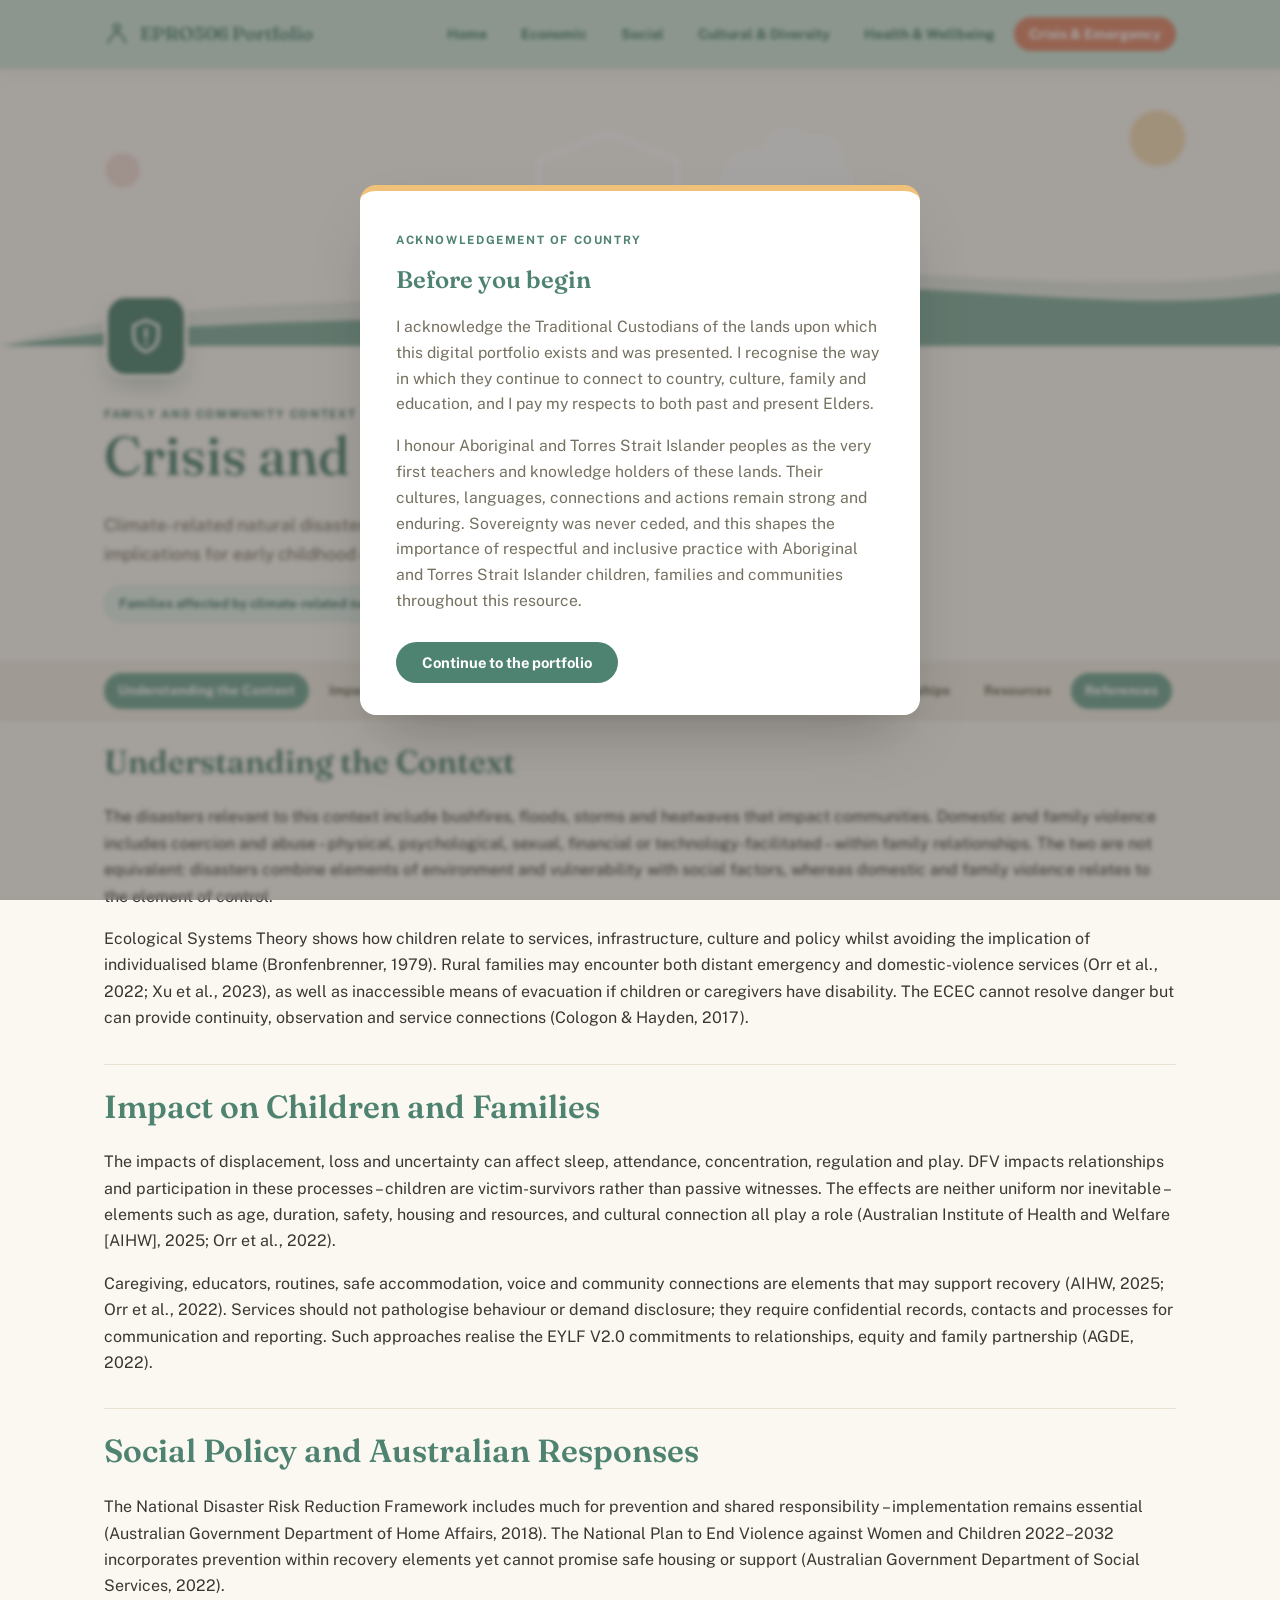
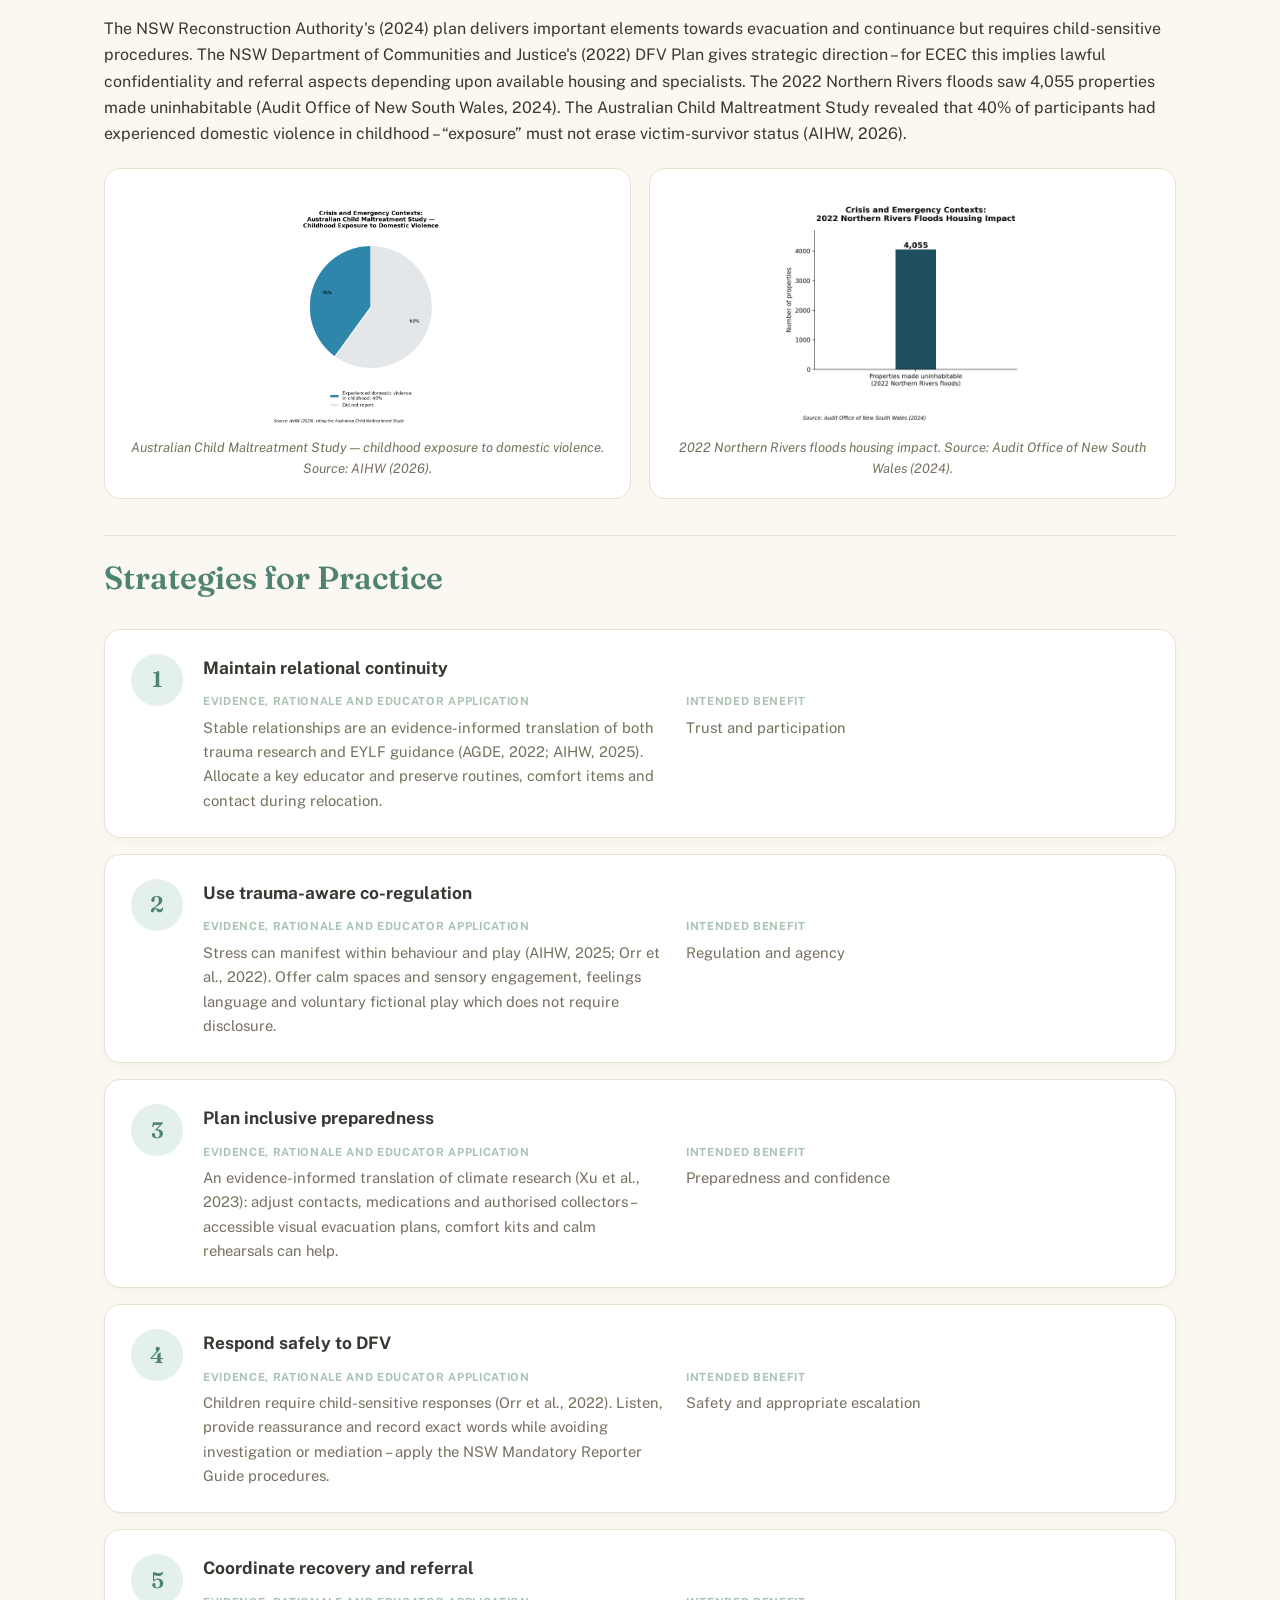
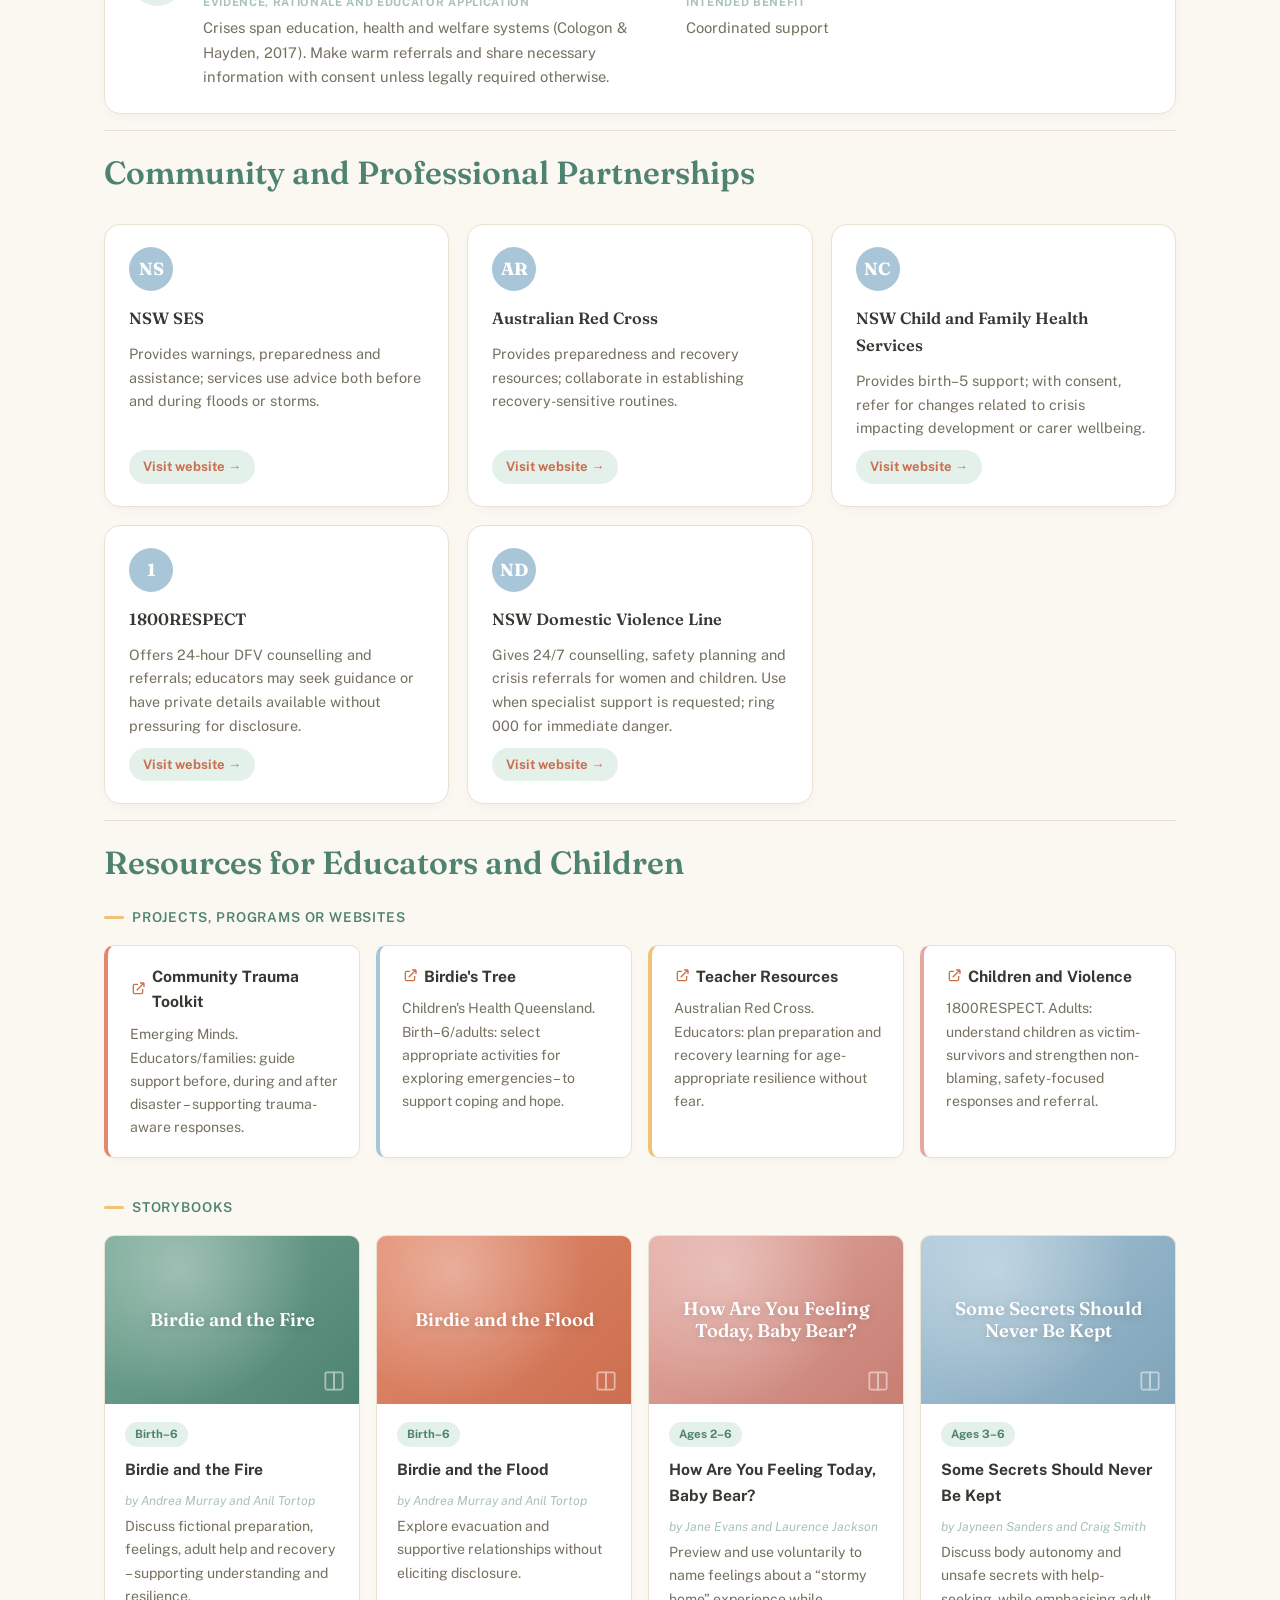
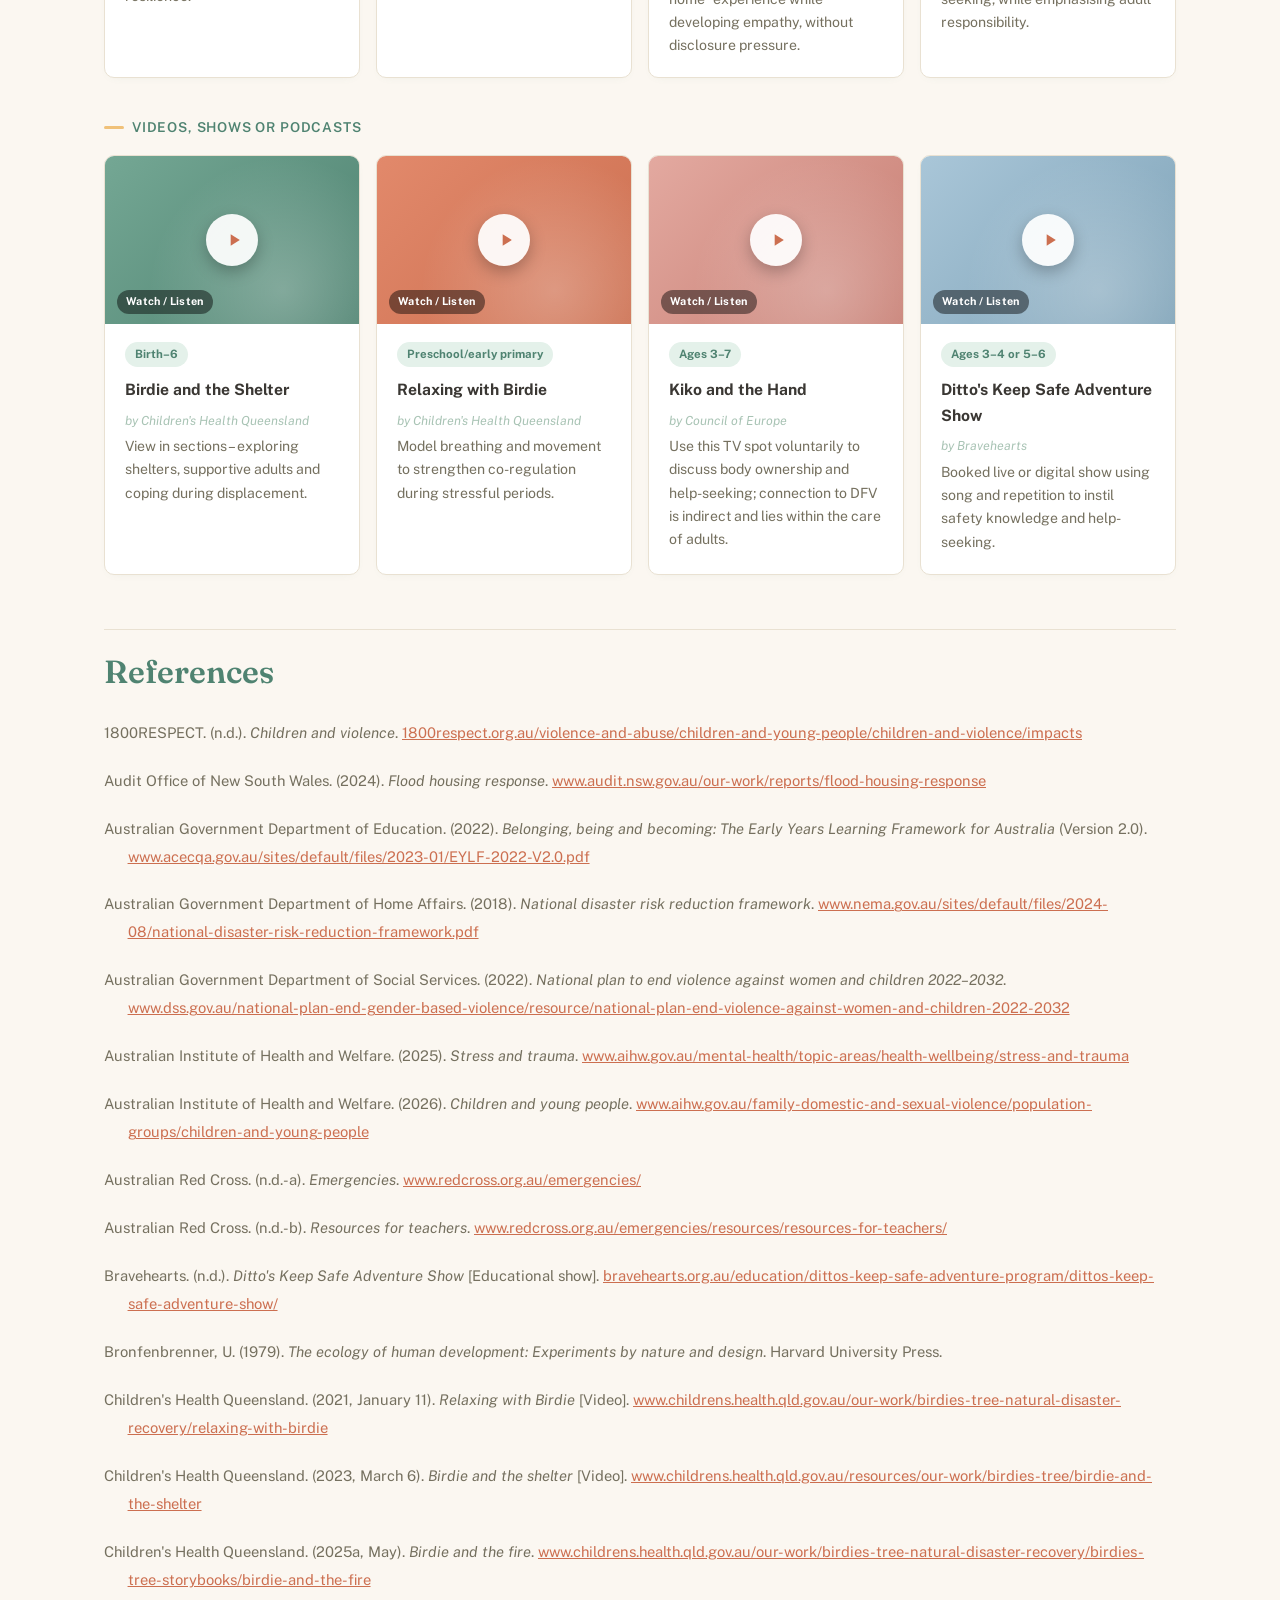
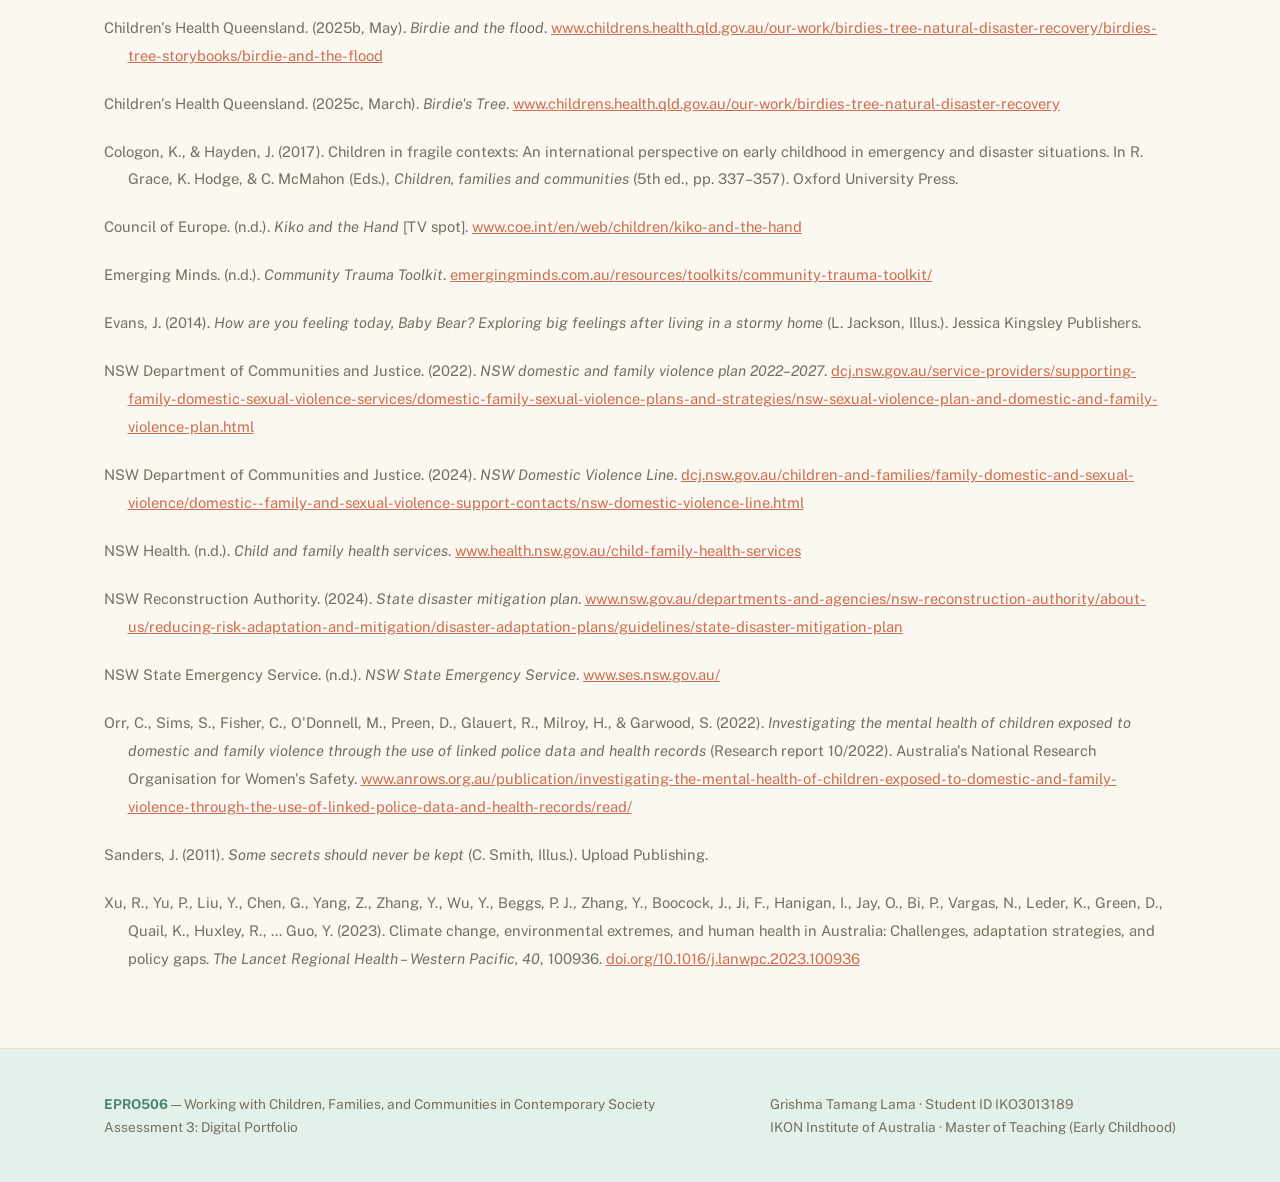
==== commit 08ecffdc: "Add files via upload" ====
--- a/crisis.html
+++ b/crisis.html
@@ -41,17 +41,18 @@
 </nav>
 <main id="main">
 <div class="page-hero">
-<svg aria-hidden="true" class="page-hero-banner" preserveaspectratio="xMidYMax slice" viewBox="0 0 1200 160" xmlns="http://www.w3.org/2000/svg">
-<path d="M0 160 C 200 112, 420 144, 620 112 C 820 84, 1000 132, 1200 100 L1200 160 Z" fill="var(--sage)" opacity="0.28"></path>
-<path d="M0 160 C 220 136, 440 156, 640 126 C 860 98, 1020 146, 1200 120 L1200 160 Z" fill="var(--primary)" opacity="0.85"></path>
-<path d="M150 100 L172 110 L172 130 C172 145 162 154 150 158 C138 154 128 145 128 130 L128 110 Z" fill="none" opacity="0.9" stroke="var(--accent-soft)" stroke-width="3"></path>
-<path d="M990 150 L1005 118 L1000 118 L1015 95 L1008 122 L1015 122 Z" fill="var(--accent)" opacity="0.85"></path>
-<g class="hero-family" opacity="0.95">
-<path d="M560 108 Q595 92 630 108 L630 118 Q595 106 560 118 Z" fill="var(--accent-soft)" opacity="0.55"></path>
-<ellipse cx="580" cy="146" fill="var(--primary)" rx="16" ry="20"></ellipse>
-<circle cx="580" cy="119" fill="var(--rose)" r="11"></circle>
-<ellipse cx="612" cy="150" fill="var(--accent-soft)" rx="11" ry="14"></ellipse>
-<circle cx="612" cy="133" fill="#fff" opacity="0.95" r="8"></circle>
+<svg aria-hidden="true" class="page-hero-banner" preserveAspectRatio="xMidYMax slice" viewBox="0 0 1200 260" xmlns="http://www.w3.org/2000/svg"><path d="M0 260 C 200 200, 420 230, 620 200 C 820 170, 1000 220, 1200 190 L1200 260 Z" fill="var(--sage)" opacity="0.28"></path>
+<path d="M0 260 C 220 225, 440 245, 640 215 C 860 185, 1020 235, 1200 210 L1200 260 Z" fill="var(--primary)" opacity="0.85"></path>
+<circle cx="1085" cy="65" r="26" fill="var(--accent-soft)" opacity="0.5"></circle>
+<circle cx="115" cy="95" r="16" fill="var(--rose)" opacity="0.35"></circle>
+<g transform="translate(420,40)">
+  <path d="M150 20 L215 46 L215 105 C215 148 188 175 150 188 C112 175 85 148 85 105 L85 46 Z" fill="none" stroke="#fff" stroke-width="7" opacity="0.95"></path>
+  <path d="M128 108 L150 88 L172 108 L172 138 L128 138 Z" fill="none" stroke="#fff" stroke-width="6" stroke-linejoin="round" opacity="0.9"></path>
+  <ellipse cx="60" cy="190" rx="19" ry="24" fill="var(--primary)"></ellipse>
+  <circle cx="60" cy="161" r="15" fill="var(--rose)"></circle>
+  <ellipse cx="97" cy="193" rx="14" ry="18" fill="var(--accent-soft)"></ellipse>
+  <circle cx="97" cy="172" r="11" fill="#fff" opacity="0.95"></circle>
+  <path d="M255 70 C255 45 275 30 295 35 C298 15 320 8 335 22 C355 15 375 30 370 50 C385 58 383 80 365 85 C368 100 350 112 335 105 C325 118 305 115 300 100 C280 105 260 92 265 75 C258 78 253 74 255 70 Z" fill="#fff" opacity="0.85"></path>
 </g>
 </svg>
 <div class="container">
@@ -122,7 +123,7 @@
 </div>
 <div class="resource-group">
 <h3>Storybooks</h3>
-<div class="resource-grid"><div class="resource-card poster-card"><div class="poster-cover grad-1"><span class="poster-title">Birdie and the Fire</span><svg class="book-icon" fill="none" height="24" stroke="white" stroke-width="1.6" viewBox="0 0 24 24" width="24"><path d="M4 5.5C4 4.7 4.7 4 5.5 4H12v16H5.5A1.5 1.5 0 0 1 4 18.5V5.5Z"></path><path d="M20 5.5C20 4.7 19.3 4 18.5 4H12v16h6.5a1.5 1.5 0 0 0 1.5-1.5V5.5Z"></path></svg></div><div class="poster-body"><span class="age-badge">Birth–6</span><a aria-label="Read Birdie and the Fire (opens in a new tab)" class="title-link" href="https://www.childrens.health.qld.gov.au/our-work/birdies-tree-natural-disaster-recovery/birdies-tree-storybooks/birdie-and-the-fire" rel="noopener" target="_blank">Birdie and the Fire</a><p><span class="byline">by Andrea Baldwin and Anil Tortop</span> Discuss fictional preparation, feelings, adult help and recovery – supporting understanding and resilience.</p></div></div><div class="resource-card poster-card"><div class="poster-cover grad-2"><span class="poster-title">Birdie and the Flood</span><svg class="book-icon" fill="none" height="24" stroke="white" stroke-width="1.6" viewBox="0 0 24 24" width="24"><path d="M4 5.5C4 4.7 4.7 4 5.5 4H12v16H5.5A1.5 1.5 0 0 1 4 18.5V5.5Z"></path><path d="M20 5.5C20 4.7 19.3 4 18.5 4H12v16h6.5a1.5 1.5 0 0 0 1.5-1.5V5.5Z"></path></svg></div><div class="poster-body"><span class="age-badge">Birth–6</span><a aria-label="Read Birdie and the Flood (opens in a new tab)" class="title-link" href="https://www.childrens.health.qld.gov.au/our-work/birdies-tree-natural-disaster-recovery/birdies-tree-storybooks/birdie-and-the-flood" rel="noopener" target="_blank">Birdie and the Flood</a><p><span class="byline">by Andrea Baldwin and Anil Tortop</span> Explore evacuation and supportive relationships without eliciting disclosure.</p></div></div><div class="resource-card poster-card"><div class="poster-cover grad-3"><span class="poster-title">How Are You Feeling Today, Baby Bear?</span><svg class="book-icon" fill="none" height="24" stroke="white" stroke-width="1.6" viewBox="0 0 24 24" width="24"><path d="M4 5.5C4 4.7 4.7 4 5.5 4H12v16H5.5A1.5 1.5 0 0 1 4 18.5V5.5Z"></path><path d="M20 5.5C20 4.7 19.3 4 18.5 4H12v16h6.5a1.5 1.5 0 0 0 1.5-1.5V5.5Z"></path></svg></div><div class="poster-body"><span class="age-badge">Ages 2–6</span><a aria-label="Read How Are You Feeling Today, Baby Bear? (opens in a new tab)" class="title-link" href="https://uk.jkp.com/products/how-are-you-feeling-today-baby-bear" rel="noopener" target="_blank">How Are You Feeling Today, Baby Bear?</a><p><span class="byline">by Jane Evans and Laurence Jackson</span> Preview and use voluntarily to name feelings about a “stormy home” experience while developing empathy, without disclosure pressure.</p></div></div><div class="resource-card poster-card"><div class="poster-cover grad-4"><span class="poster-title">Some Secrets Should Never Be Kept</span><svg class="book-icon" fill="none" height="24" stroke="white" stroke-width="1.6" viewBox="0 0 24 24" width="24"><path d="M4 5.5C4 4.7 4.7 4 5.5 4H12v16H5.5A1.5 1.5 0 0 1 4 18.5V5.5Z"></path><path d="M20 5.5C20 4.7 19.3 4 18.5 4H12v16h6.5a1.5 1.5 0 0 0 1.5-1.5V5.5Z"></path></svg></div><div class="poster-body"><span class="age-badge">Ages 3–6</span><a aria-label="Read Some Secrets Should Never Be Kept (opens in a new tab)" class="title-link" href="https://www.simonandschuster.com.au/books/Some-Secrets-Should-Never-Be-Kept/Jayneen-Sanders/9780646546230" rel="noopener" target="_blank">Some Secrets Should Never Be Kept</a><p><span class="byline">by Jayneen Sanders and Craig Smith</span> Discuss body autonomy and unsafe secrets with help-seeking, while emphasising adult responsibility.</p></div></div></div>
+<div class="resource-grid"><div class="resource-card poster-card"><div class="poster-cover grad-1"><img class="poster-cover-image" alt="Cover of Birdie and the Fire by Andrea Murray and Anil Tortop" loading="lazy" src="https://www.childrens.health.qld.gov.au/__data/assets/image/0032/157568/page-1.jpg" onload="this.parentElement.classList.add('has-photo')" onerror="this.remove()"/><span class="poster-title">Birdie and the Fire</span><svg class="book-icon" fill="none" height="24" stroke="white" stroke-width="1.6" viewBox="0 0 24 24" width="24"><path d="M4 5.5C4 4.7 4.7 4 5.5 4H12v16H5.5A1.5 1.5 0 0 1 4 18.5V5.5Z"></path><path d="M20 5.5C20 4.7 19.3 4 18.5 4H12v16h6.5a1.5 1.5 0 0 0 1.5-1.5V5.5Z"></path></svg></div><div class="poster-body"><span class="age-badge">Birth–6</span><a aria-label="Read Birdie and the Fire (opens in a new tab)" class="title-link" href="https://www.childrens.health.qld.gov.au/our-work/birdies-tree-natural-disaster-recovery/birdies-tree-storybooks/birdie-and-the-fire" rel="noopener" target="_blank">Birdie and the Fire</a><p><span class="byline">by Andrea Murray and Anil Tortop</span> Discuss fictional preparation, feelings, adult help and recovery – supporting understanding and resilience.</p></div></div><div class="resource-card poster-card"><div class="poster-cover grad-2"><img class="poster-cover-image" alt="Cover of Birdie and the Flood by Andrea Murray and Anil Tortop" loading="lazy" src="https://www.childrens.health.qld.gov.au/__data/assets/image/0024/157623/page-1.jpg" onload="this.parentElement.classList.add('has-photo')" onerror="this.remove()"/><span class="poster-title">Birdie and the Flood</span><svg class="book-icon" fill="none" height="24" stroke="white" stroke-width="1.6" viewBox="0 0 24 24" width="24"><path d="M4 5.5C4 4.7 4.7 4 5.5 4H12v16H5.5A1.5 1.5 0 0 1 4 18.5V5.5Z"></path><path d="M20 5.5C20 4.7 19.3 4 18.5 4H12v16h6.5a1.5 1.5 0 0 0 1.5-1.5V5.5Z"></path></svg></div><div class="poster-body"><span class="age-badge">Birth–6</span><a aria-label="Read Birdie and the Flood (opens in a new tab)" class="title-link" href="https://www.childrens.health.qld.gov.au/our-work/birdies-tree-natural-disaster-recovery/birdies-tree-storybooks/birdie-and-the-flood" rel="noopener" target="_blank">Birdie and the Flood</a><p><span class="byline">by Andrea Murray and Anil Tortop</span> Explore evacuation and supportive relationships without eliciting disclosure.</p></div></div><div class="resource-card poster-card"><div class="poster-cover grad-3"><img class="poster-cover-image" alt="Cover of How Are You Feeling Today, Baby Bear? by Jane Evans" loading="lazy" src="https://covers.openlibrary.org/b/isbn/9781849054249-L.jpg" onload="this.parentElement.classList.add('has-photo')" onerror="this.remove()"/><span class="poster-title">How Are You Feeling Today, Baby Bear?</span><svg class="book-icon" fill="none" height="24" stroke="white" stroke-width="1.6" viewBox="0 0 24 24" width="24"><path d="M4 5.5C4 4.7 4.7 4 5.5 4H12v16H5.5A1.5 1.5 0 0 1 4 18.5V5.5Z"></path><path d="M20 5.5C20 4.7 19.3 4 18.5 4H12v16h6.5a1.5 1.5 0 0 0 1.5-1.5V5.5Z"></path></svg></div><div class="poster-body"><span class="age-badge">Ages 2–6</span><a aria-label="Read How Are You Feeling Today, Baby Bear? (opens in a new tab)" class="title-link" href="https://uk.jkp.com/products/how-are-you-feeling-today-baby-bear" rel="noopener" target="_blank">How Are You Feeling Today, Baby Bear?</a><p><span class="byline">by Jane Evans and Laurence Jackson</span> Preview and use voluntarily to name feelings about a “stormy home” experience while developing empathy, without disclosure pressure.</p></div></div><div class="resource-card poster-card"><div class="poster-cover grad-4"><img class="poster-cover-image" alt="Cover of Some Secrets Should Never Be Kept by Jayneen Sanders" loading="lazy" src="https://covers.openlibrary.org/b/isbn/9780646546230-L.jpg" onload="this.parentElement.classList.add('has-photo')" onerror="this.onerror=function(){this.remove()};this.src='https://books.google.com/books/content?id=IjI97Sk8zRIC&printsec=frontcover&img=1&zoom=1'"/><span class="poster-title">Some Secrets Should Never Be Kept</span><svg class="book-icon" fill="none" height="24" stroke="white" stroke-width="1.6" viewBox="0 0 24 24" width="24"><path d="M4 5.5C4 4.7 4.7 4 5.5 4H12v16H5.5A1.5 1.5 0 0 1 4 18.5V5.5Z"></path><path d="M20 5.5C20 4.7 19.3 4 18.5 4H12v16h6.5a1.5 1.5 0 0 0 1.5-1.5V5.5Z"></path></svg></div><div class="poster-body"><span class="age-badge">Ages 3–6</span><a aria-label="Read Some Secrets Should Never Be Kept (opens in a new tab)" class="title-link" href="https://www.simonandschuster.com.au/books/Some-Secrets-Should-Never-Be-Kept/Jayneen-Sanders/9780646546230" rel="noopener" target="_blank">Some Secrets Should Never Be Kept</a><p><span class="byline">by Jayneen Sanders and Craig Smith</span> Discuss body autonomy and unsafe secrets with help-seeking, while emphasising adult responsibility.</p></div></div></div>
 </div>
 <div class="resource-group">
 <h3>Videos, Shows or Podcasts</h3>
--- a/style.css
+++ b/style.css
@@ -158,7 +158,7 @@
 .hero-anim.d3 { animation-delay: 0.15s; }
 @keyframes rise { to { opacity: 1; transform: translateY(0); } }
 
-.hero-illustration { width: 100%; height: auto; display: block; margin-top: 44px; }
+.hero-illustration { width: 100%; height: 240px; display: block; margin-top: 16px; }
 .hero-illustration .sun { animation: glow 4s ease-in-out infinite; transform-origin: center; }
 @keyframes glow { 0%,100% { opacity: 1; } 50% { opacity: 0.75; } }
 .hero-illustration .leaf { animation: sway 6s ease-in-out infinite; transform-origin: bottom center; }
@@ -412,6 +412,9 @@
   background: radial-gradient(circle at 30% 20%, rgba(255,255,255,0.35), transparent 60%);
 }
 .poster-cover .book-icon { position: absolute; bottom: 10px; right: 12px; width: 26px; height: 26px; opacity: 0.5; }
+.poster-cover-image { width: 100%; height: 100%; object-fit: cover; display: block; position: absolute; inset: 0; }
+.poster-cover.has-photo .poster-title { display: none; }
+.poster-cover.has-photo .book-icon { display: none; }
 .poster-title {
   font-family: var(--serif);
   font-weight: 600;
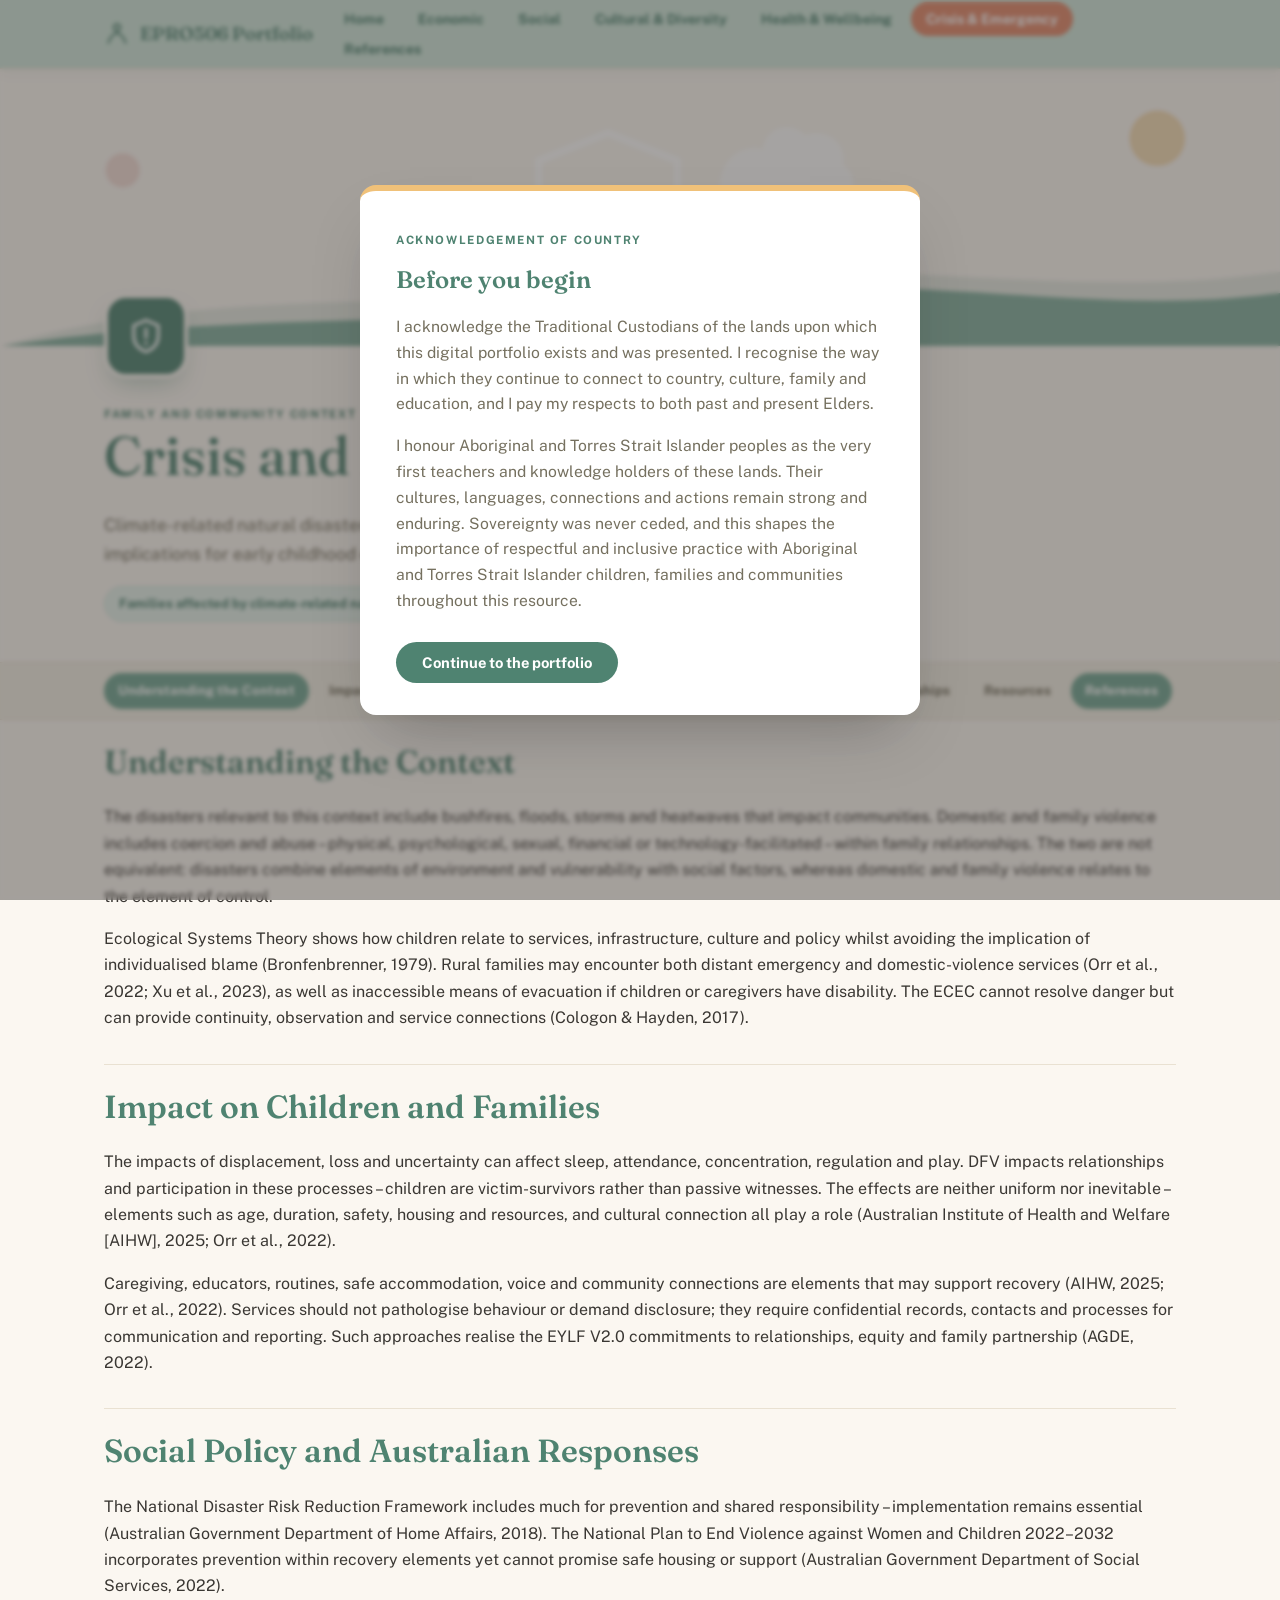
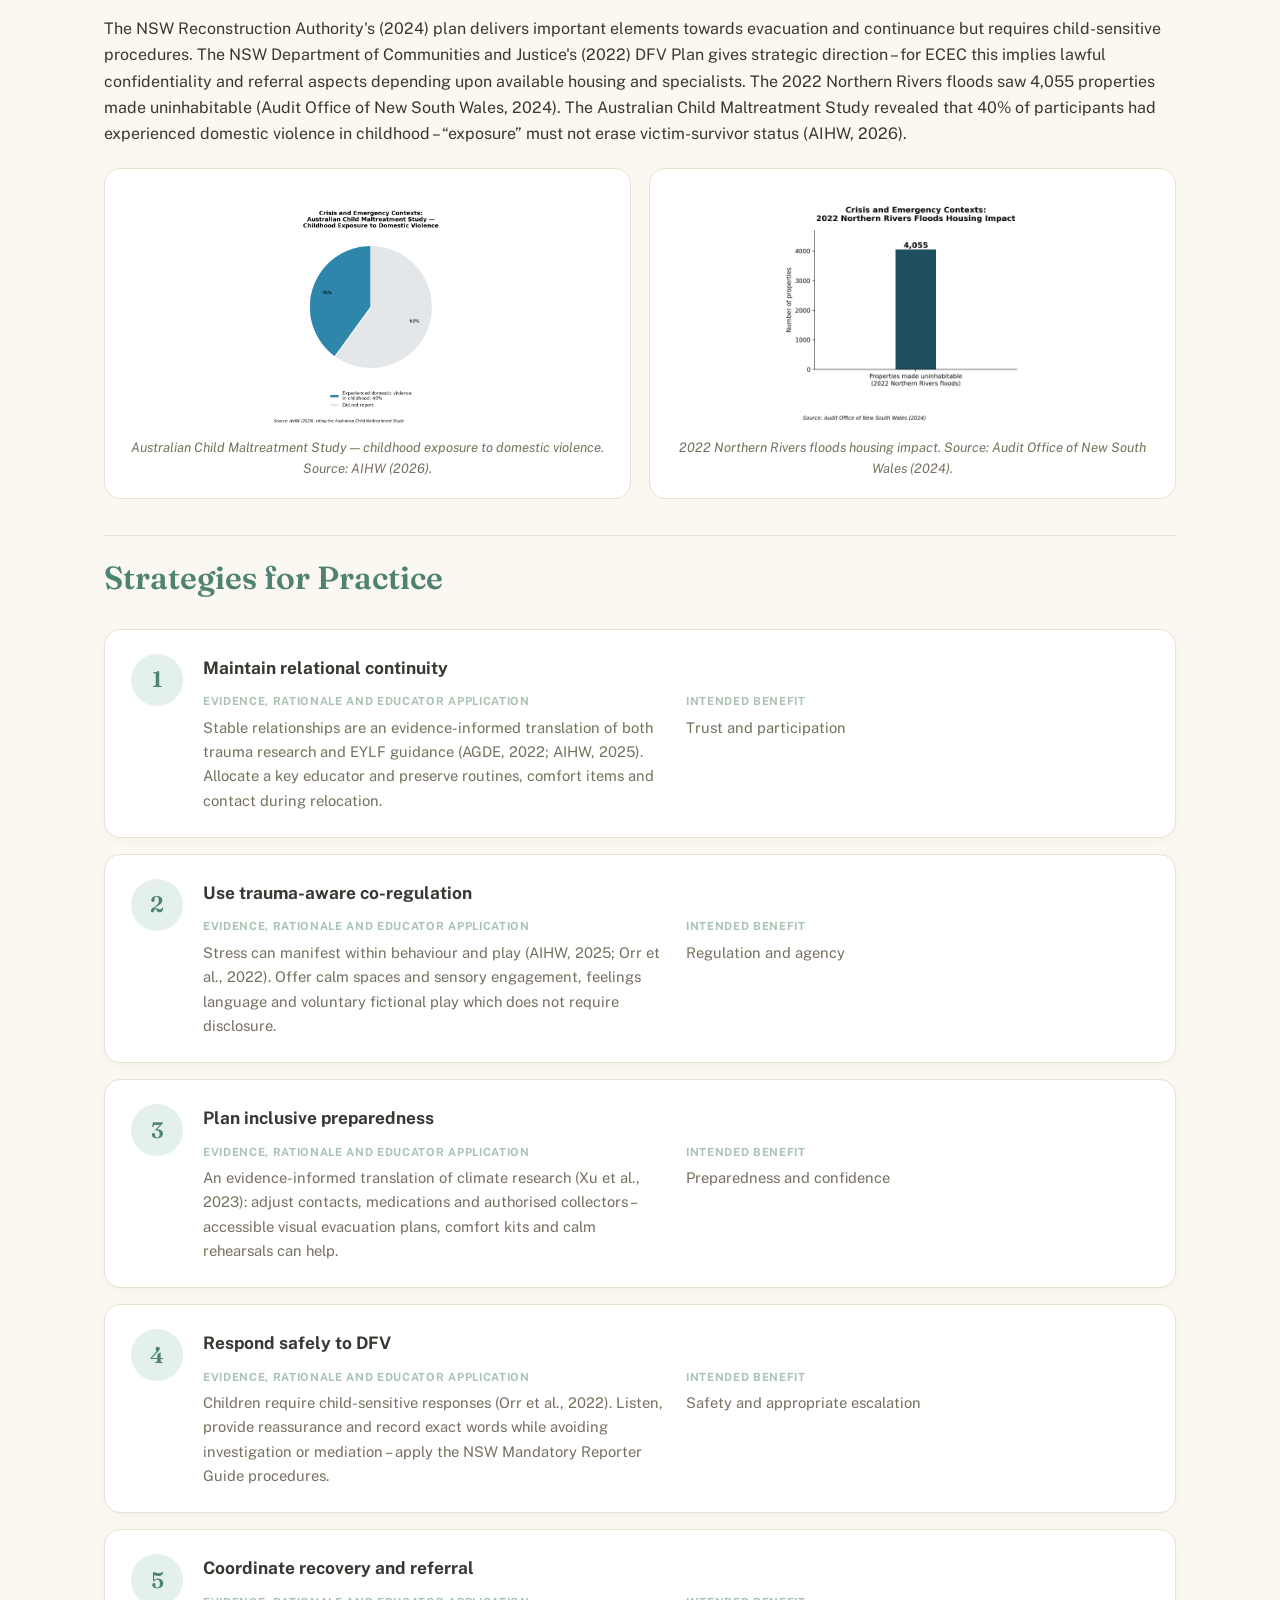
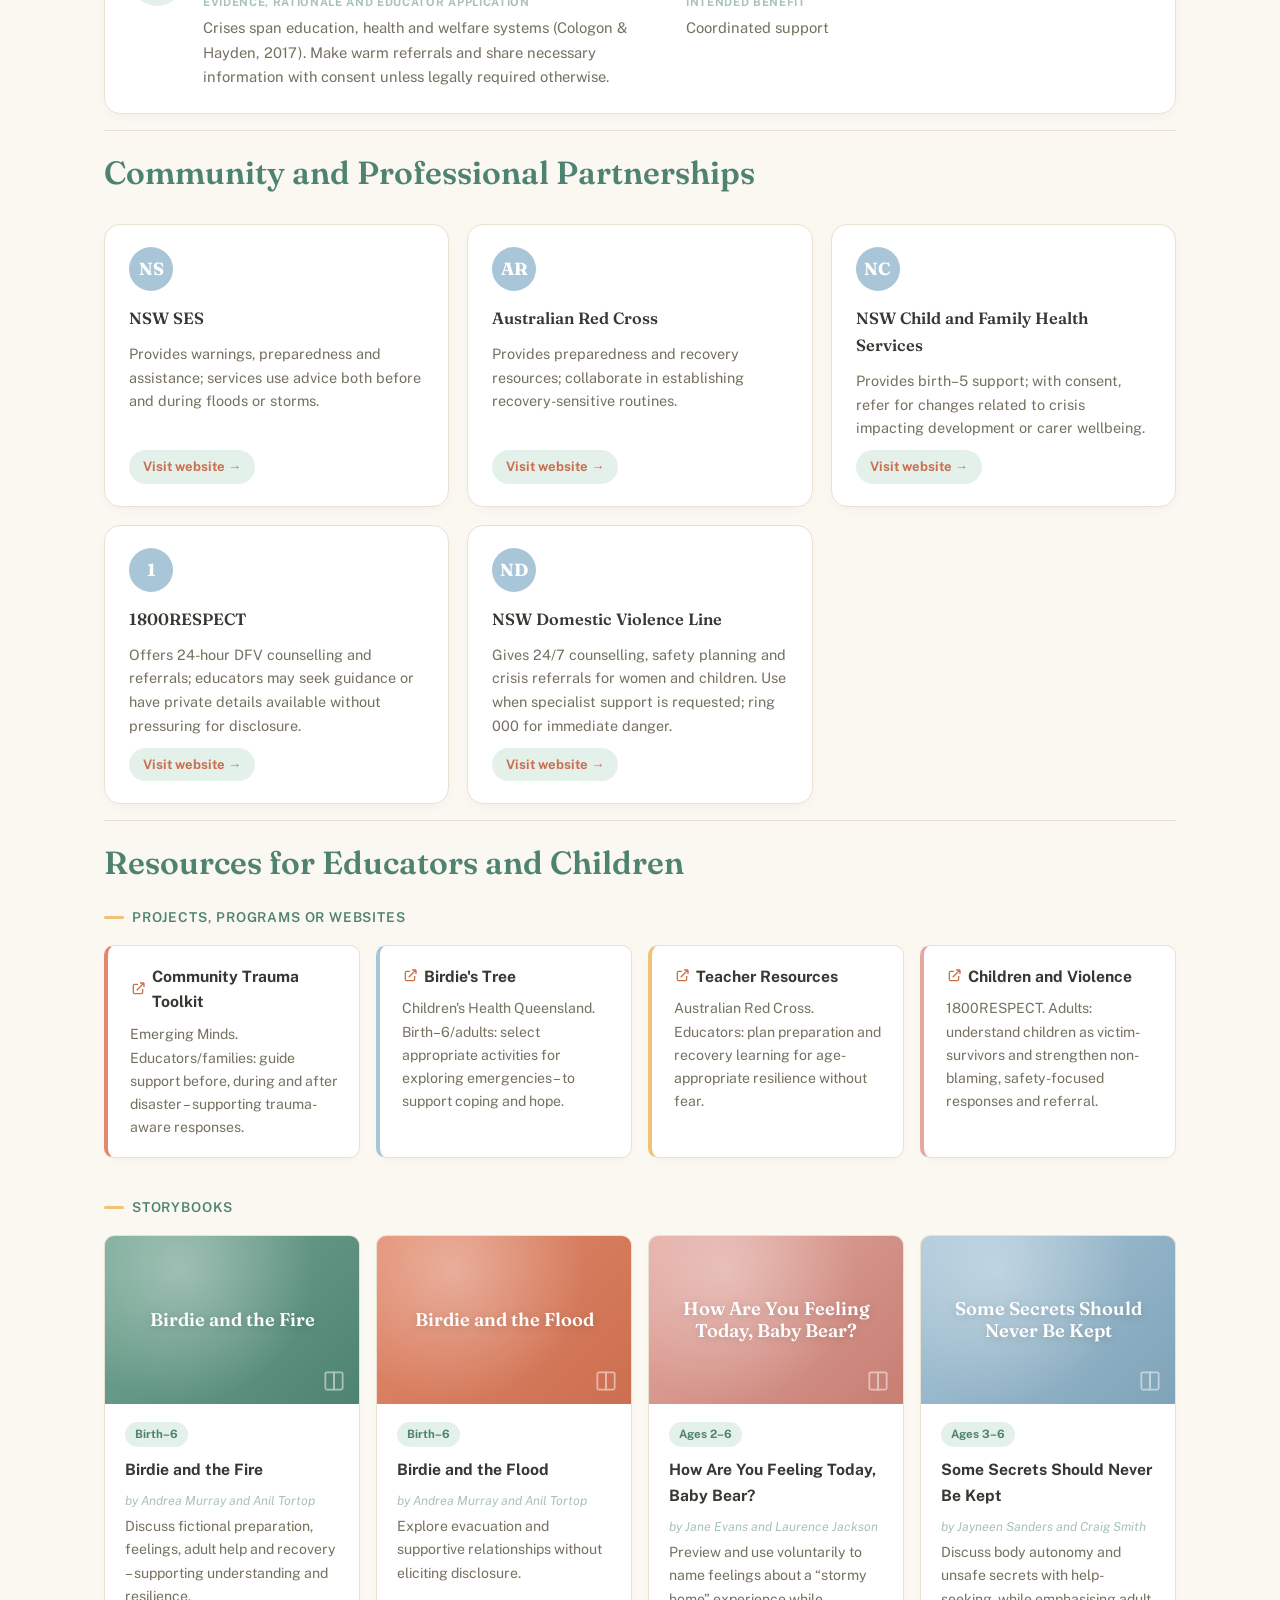
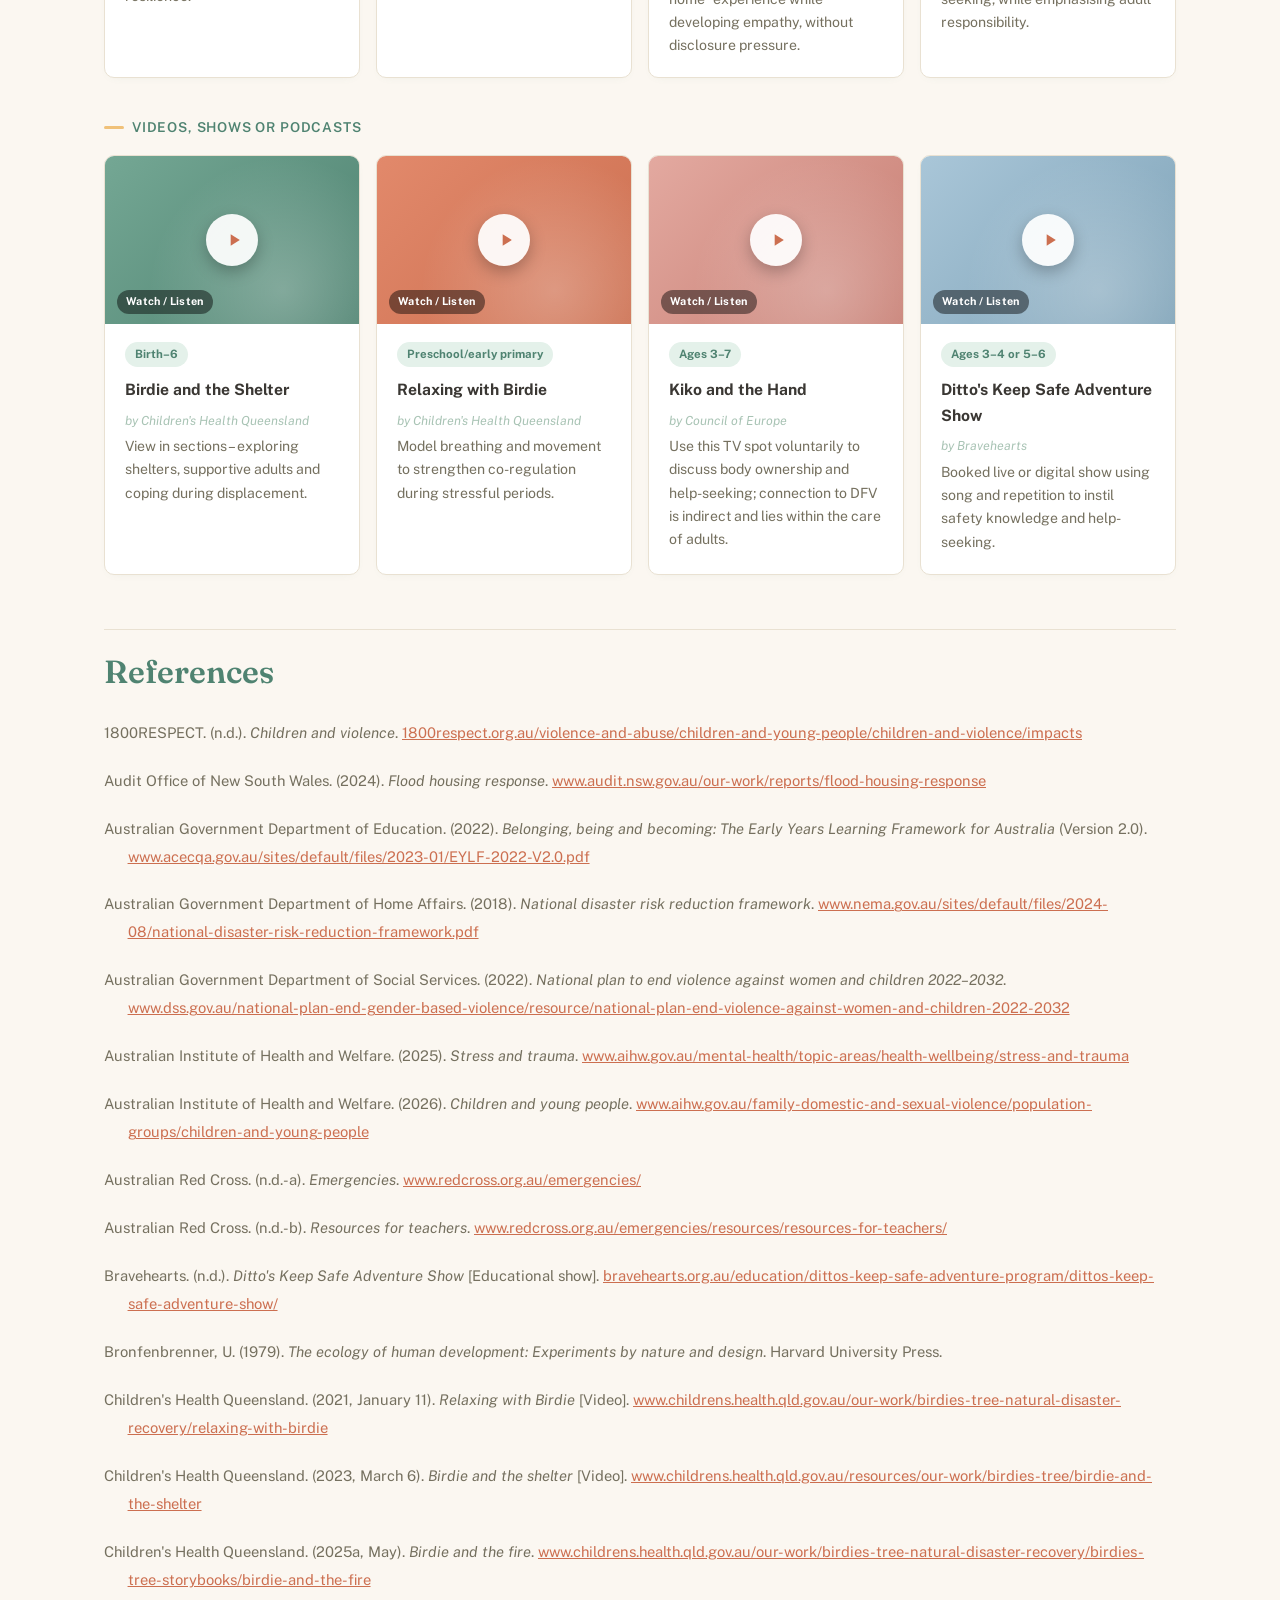
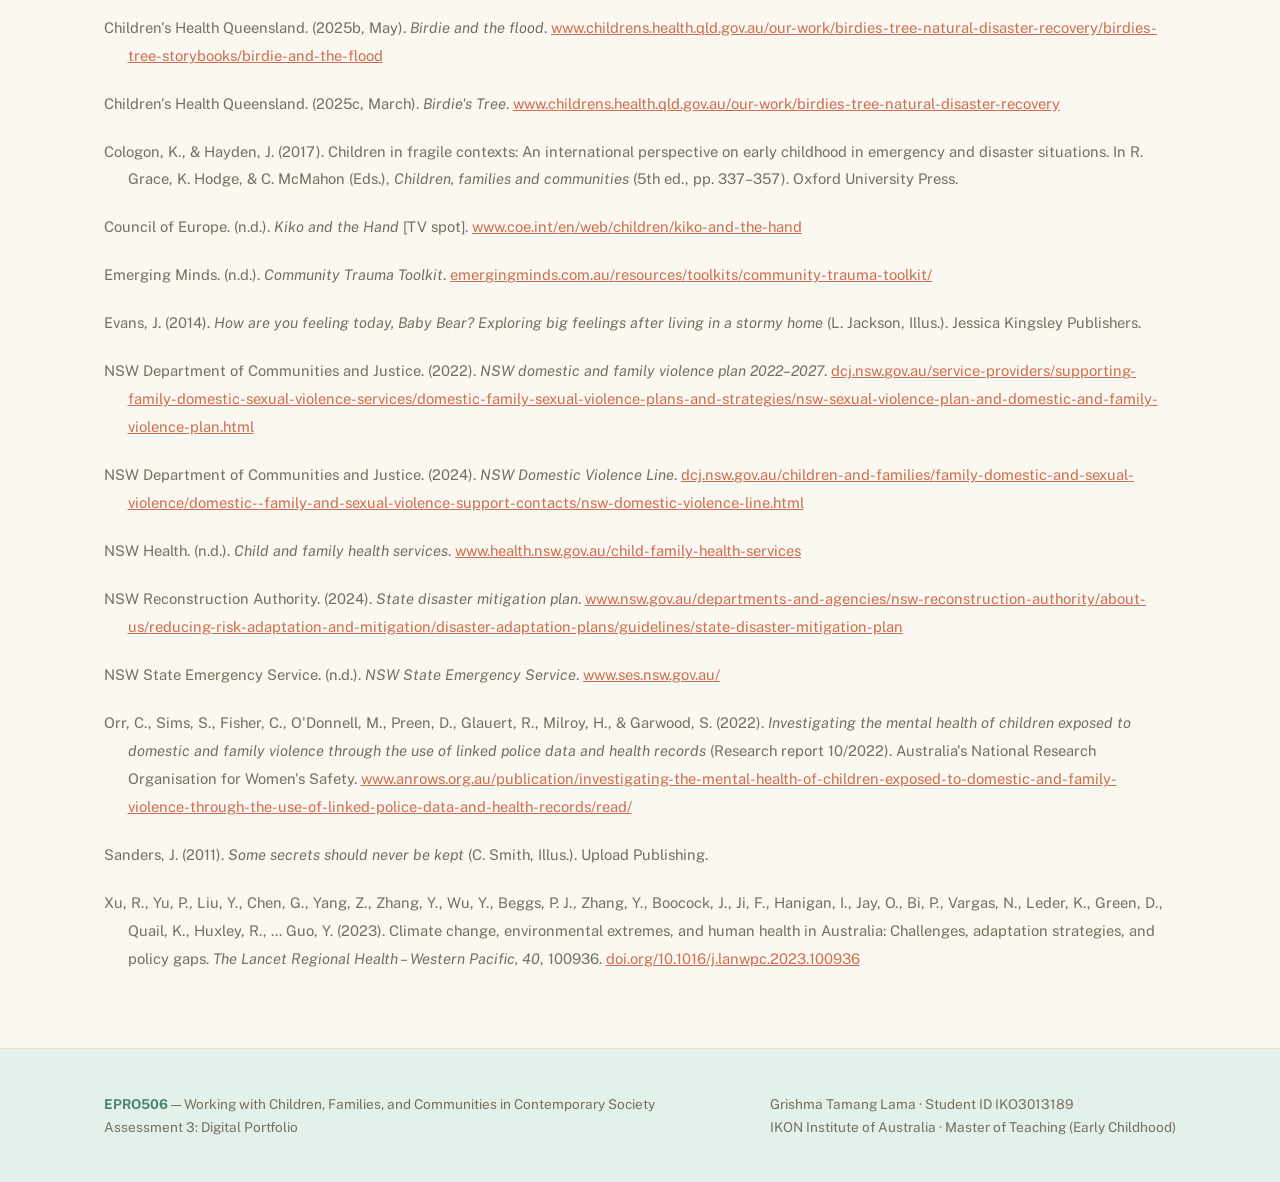
==== commit ee7b400d: "Add files via upload" ====
--- a/crisis.html
+++ b/crisis.html
@@ -35,7 +35,7 @@
 <li><a href="social.html">Social</a></li>
 <li><a href="cultural.html">Cultural &amp; Diversity</a></li>
 <li><a href="health.html">Health &amp; Wellbeing</a></li>
-<li><a aria-current="page" class="active" href="crisis.html">Crisis &amp; Emergency</a></li>
+<li><a aria-current="page" class="active" href="crisis.html">Crisis &amp; Emergency</a></li><li><a href="references.html">References</a></li>
 </ul>
 </div>
 </nav>
@@ -48,10 +48,11 @@
 <g transform="translate(420,40)">
   <path d="M150 20 L215 46 L215 105 C215 148 188 175 150 188 C112 175 85 148 85 105 L85 46 Z" fill="none" stroke="#fff" stroke-width="7" opacity="0.95"></path>
   <path d="M128 108 L150 88 L172 108 L172 138 L128 138 Z" fill="none" stroke="#fff" stroke-width="6" stroke-linejoin="round" opacity="0.9"></path>
-  <ellipse cx="60" cy="190" rx="19" ry="24" fill="var(--primary)"></ellipse>
-  <circle cx="60" cy="161" r="15" fill="var(--rose)"></circle>
-  <ellipse cx="97" cy="193" rx="14" ry="18" fill="var(--accent-soft)"></ellipse>
-  <circle cx="97" cy="172" r="11" fill="#fff" opacity="0.95"></circle>
+  <ellipse cx="55" cy="195" rx="32" ry="40" fill="var(--primary)"></ellipse>
+  <circle cx="55" cy="150" r="23" fill="var(--rose)"></circle>
+  <path d="M74 178 Q93 171 109 178 L109 191 Q93 185 74 191 Z" fill="#fff" stroke="var(--primary-dark)" stroke-width="2"></path>
+  <ellipse cx="136" cy="201" rx="21" ry="27" fill="var(--accent-soft)"></ellipse>
+  <circle cx="136" cy="166" r="16" fill="#fff" opacity="0.95"></circle>
   <path d="M255 70 C255 45 275 30 295 35 C298 15 320 8 335 22 C355 15 375 30 370 50 C385 58 383 80 365 85 C368 100 350 112 335 105 C325 118 305 115 300 100 C280 105 260 92 265 75 C258 78 253 74 255 70 Z" fill="#fff" opacity="0.85"></path>
 </g>
 </svg>
@@ -123,7 +124,7 @@
 </div>
 <div class="resource-group">
 <h3>Storybooks</h3>
-<div class="resource-grid"><div class="resource-card poster-card"><div class="poster-cover grad-1"><img class="poster-cover-image" alt="Cover of Birdie and the Fire by Andrea Murray and Anil Tortop" loading="lazy" src="https://www.childrens.health.qld.gov.au/__data/assets/image/0032/157568/page-1.jpg" onload="this.parentElement.classList.add('has-photo')" onerror="this.remove()"/><span class="poster-title">Birdie and the Fire</span><svg class="book-icon" fill="none" height="24" stroke="white" stroke-width="1.6" viewBox="0 0 24 24" width="24"><path d="M4 5.5C4 4.7 4.7 4 5.5 4H12v16H5.5A1.5 1.5 0 0 1 4 18.5V5.5Z"></path><path d="M20 5.5C20 4.7 19.3 4 18.5 4H12v16h6.5a1.5 1.5 0 0 0 1.5-1.5V5.5Z"></path></svg></div><div class="poster-body"><span class="age-badge">Birth–6</span><a aria-label="Read Birdie and the Fire (opens in a new tab)" class="title-link" href="https://www.childrens.health.qld.gov.au/our-work/birdies-tree-natural-disaster-recovery/birdies-tree-storybooks/birdie-and-the-fire" rel="noopener" target="_blank">Birdie and the Fire</a><p><span class="byline">by Andrea Murray and Anil Tortop</span> Discuss fictional preparation, feelings, adult help and recovery – supporting understanding and resilience.</p></div></div><div class="resource-card poster-card"><div class="poster-cover grad-2"><img class="poster-cover-image" alt="Cover of Birdie and the Flood by Andrea Murray and Anil Tortop" loading="lazy" src="https://www.childrens.health.qld.gov.au/__data/assets/image/0024/157623/page-1.jpg" onload="this.parentElement.classList.add('has-photo')" onerror="this.remove()"/><span class="poster-title">Birdie and the Flood</span><svg class="book-icon" fill="none" height="24" stroke="white" stroke-width="1.6" viewBox="0 0 24 24" width="24"><path d="M4 5.5C4 4.7 4.7 4 5.5 4H12v16H5.5A1.5 1.5 0 0 1 4 18.5V5.5Z"></path><path d="M20 5.5C20 4.7 19.3 4 18.5 4H12v16h6.5a1.5 1.5 0 0 0 1.5-1.5V5.5Z"></path></svg></div><div class="poster-body"><span class="age-badge">Birth–6</span><a aria-label="Read Birdie and the Flood (opens in a new tab)" class="title-link" href="https://www.childrens.health.qld.gov.au/our-work/birdies-tree-natural-disaster-recovery/birdies-tree-storybooks/birdie-and-the-flood" rel="noopener" target="_blank">Birdie and the Flood</a><p><span class="byline">by Andrea Murray and Anil Tortop</span> Explore evacuation and supportive relationships without eliciting disclosure.</p></div></div><div class="resource-card poster-card"><div class="poster-cover grad-3"><img class="poster-cover-image" alt="Cover of How Are You Feeling Today, Baby Bear? by Jane Evans" loading="lazy" src="https://covers.openlibrary.org/b/isbn/9781849054249-L.jpg" onload="this.parentElement.classList.add('has-photo')" onerror="this.remove()"/><span class="poster-title">How Are You Feeling Today, Baby Bear?</span><svg class="book-icon" fill="none" height="24" stroke="white" stroke-width="1.6" viewBox="0 0 24 24" width="24"><path d="M4 5.5C4 4.7 4.7 4 5.5 4H12v16H5.5A1.5 1.5 0 0 1 4 18.5V5.5Z"></path><path d="M20 5.5C20 4.7 19.3 4 18.5 4H12v16h6.5a1.5 1.5 0 0 0 1.5-1.5V5.5Z"></path></svg></div><div class="poster-body"><span class="age-badge">Ages 2–6</span><a aria-label="Read How Are You Feeling Today, Baby Bear? (opens in a new tab)" class="title-link" href="https://uk.jkp.com/products/how-are-you-feeling-today-baby-bear" rel="noopener" target="_blank">How Are You Feeling Today, Baby Bear?</a><p><span class="byline">by Jane Evans and Laurence Jackson</span> Preview and use voluntarily to name feelings about a “stormy home” experience while developing empathy, without disclosure pressure.</p></div></div><div class="resource-card poster-card"><div class="poster-cover grad-4"><img class="poster-cover-image" alt="Cover of Some Secrets Should Never Be Kept by Jayneen Sanders" loading="lazy" src="https://covers.openlibrary.org/b/isbn/9780646546230-L.jpg" onload="this.parentElement.classList.add('has-photo')" onerror="this.onerror=function(){this.remove()};this.src='https://books.google.com/books/content?id=IjI97Sk8zRIC&printsec=frontcover&img=1&zoom=1'"/><span class="poster-title">Some Secrets Should Never Be Kept</span><svg class="book-icon" fill="none" height="24" stroke="white" stroke-width="1.6" viewBox="0 0 24 24" width="24"><path d="M4 5.5C4 4.7 4.7 4 5.5 4H12v16H5.5A1.5 1.5 0 0 1 4 18.5V5.5Z"></path><path d="M20 5.5C20 4.7 19.3 4 18.5 4H12v16h6.5a1.5 1.5 0 0 0 1.5-1.5V5.5Z"></path></svg></div><div class="poster-body"><span class="age-badge">Ages 3–6</span><a aria-label="Read Some Secrets Should Never Be Kept (opens in a new tab)" class="title-link" href="https://www.simonandschuster.com.au/books/Some-Secrets-Should-Never-Be-Kept/Jayneen-Sanders/9780646546230" rel="noopener" target="_blank">Some Secrets Should Never Be Kept</a><p><span class="byline">by Jayneen Sanders and Craig Smith</span> Discuss body autonomy and unsafe secrets with help-seeking, while emphasising adult responsibility.</p></div></div></div>
+<div class="resource-grid"><div class="resource-card poster-card"><div class="poster-cover grad-1"><img class="poster-cover-image" alt="Cover of Birdie and the Fire by Andrea Murray and Anil Tortop" loading="lazy" src="https://www.childrens.health.qld.gov.au/__data/assets/image/0032/157568/page-1.jpg" onload="this.parentElement.classList.add('has-photo')" onerror="this.remove()"/><span class="poster-title">Birdie and the Fire</span><svg class="book-icon" fill="none" height="24" stroke="white" stroke-width="1.6" viewBox="0 0 24 24" width="24"><path d="M4 5.5C4 4.7 4.7 4 5.5 4H12v16H5.5A1.5 1.5 0 0 1 4 18.5V5.5Z"></path><path d="M20 5.5C20 4.7 19.3 4 18.5 4H12v16h6.5a1.5 1.5 0 0 0 1.5-1.5V5.5Z"></path></svg></div><div class="poster-body"><span class="age-badge">Birth–6</span><a aria-label="Read Birdie and the Fire (opens in a new tab)" class="title-link" href="https://www.childrens.health.qld.gov.au/our-work/birdies-tree-natural-disaster-recovery/birdies-tree-storybooks/birdie-and-the-fire" rel="noopener" target="_blank">Birdie and the Fire</a><p><span class="byline">by Andrea Murray and Anil Tortop</span> Discuss fictional preparation, feelings, adult help and recovery – supporting understanding and resilience.</p></div></div><div class="resource-card poster-card"><div class="poster-cover grad-2"><img class="poster-cover-image" alt="Cover of Birdie and the Flood by Andrea Murray and Anil Tortop" loading="lazy" src="https://www.childrens.health.qld.gov.au/__data/assets/image/0024/157623/page-1.jpg" onload="this.parentElement.classList.add('has-photo')" onerror="this.remove()"/><span class="poster-title">Birdie and the Flood</span><svg class="book-icon" fill="none" height="24" stroke="white" stroke-width="1.6" viewBox="0 0 24 24" width="24"><path d="M4 5.5C4 4.7 4.7 4 5.5 4H12v16H5.5A1.5 1.5 0 0 1 4 18.5V5.5Z"></path><path d="M20 5.5C20 4.7 19.3 4 18.5 4H12v16h6.5a1.5 1.5 0 0 0 1.5-1.5V5.5Z"></path></svg></div><div class="poster-body"><span class="age-badge">Birth–6</span><a aria-label="Read Birdie and the Flood (opens in a new tab)" class="title-link" href="https://www.childrens.health.qld.gov.au/our-work/birdies-tree-natural-disaster-recovery/birdies-tree-storybooks/birdie-and-the-flood" rel="noopener" target="_blank">Birdie and the Flood</a><p><span class="byline">by Andrea Murray and Anil Tortop</span> Explore evacuation and supportive relationships without eliciting disclosure.</p></div></div><div class="resource-card poster-card"><div class="poster-cover grad-3"><img class="poster-cover-image" alt="Cover of How Are You Feeling Today, Baby Bear? by Jane Evans" loading="lazy" src="https://covers.openlibrary.org/b/isbn/9781849054249-L.jpg" onload="this.parentElement.classList.add('has-photo')" onerror="this.remove()"/><span class="poster-title">How Are You Feeling Today, Baby Bear?</span><svg class="book-icon" fill="none" height="24" stroke="white" stroke-width="1.6" viewBox="0 0 24 24" width="24"><path d="M4 5.5C4 4.7 4.7 4 5.5 4H12v16H5.5A1.5 1.5 0 0 1 4 18.5V5.5Z"></path><path d="M20 5.5C20 4.7 19.3 4 18.5 4H12v16h6.5a1.5 1.5 0 0 0 1.5-1.5V5.5Z"></path></svg></div><div class="poster-body"><span class="age-badge">Ages 2–6</span><a aria-label="Read How Are You Feeling Today, Baby Bear? (opens in a new tab)" class="title-link" href="https://uk.jkp.com/products/how-are-you-feeling-today-baby-bear" rel="noopener" target="_blank">How Are You Feeling Today, Baby Bear?</a><p><span class="byline">by Jane Evans and Laurence Jackson</span> Preview and use voluntarily to name feelings about a “stormy home” experience while developing empathy, without disclosure pressure.</p></div></div><div class="resource-card poster-card"><div class="poster-cover grad-4"><img class="poster-cover-image" alt="Cover of Some Secrets Should Never Be Kept by Jayneen Sanders" loading="lazy" src="https://e2epublishing.info/cdn/shop/files/E2E-award_product-image-SS.jpg" onload="this.parentElement.classList.add('has-photo')" onerror="this.remove()"/><span class="poster-title">Some Secrets Should Never Be Kept</span><svg class="book-icon" fill="none" height="24" stroke="white" stroke-width="1.6" viewBox="0 0 24 24" width="24"><path d="M4 5.5C4 4.7 4.7 4 5.5 4H12v16H5.5A1.5 1.5 0 0 1 4 18.5V5.5Z"></path><path d="M20 5.5C20 4.7 19.3 4 18.5 4H12v16h6.5a1.5 1.5 0 0 0 1.5-1.5V5.5Z"></path></svg></div><div class="poster-body"><span class="age-badge">Ages 3–6</span><a aria-label="Read Some Secrets Should Never Be Kept (opens in a new tab)" class="title-link" href="https://www.simonandschuster.com.au/books/Some-Secrets-Should-Never-Be-Kept/Jayneen-Sanders/9780646546230" rel="noopener" target="_blank">Some Secrets Should Never Be Kept</a><p><span class="byline">by Jayneen Sanders and Craig Smith</span> Discuss body autonomy and unsafe secrets with help-seeking, while emphasising adult responsibility.</p></div></div></div>
 </div>
 <div class="resource-group">
 <h3>Videos, Shows or Podcasts</h3>
